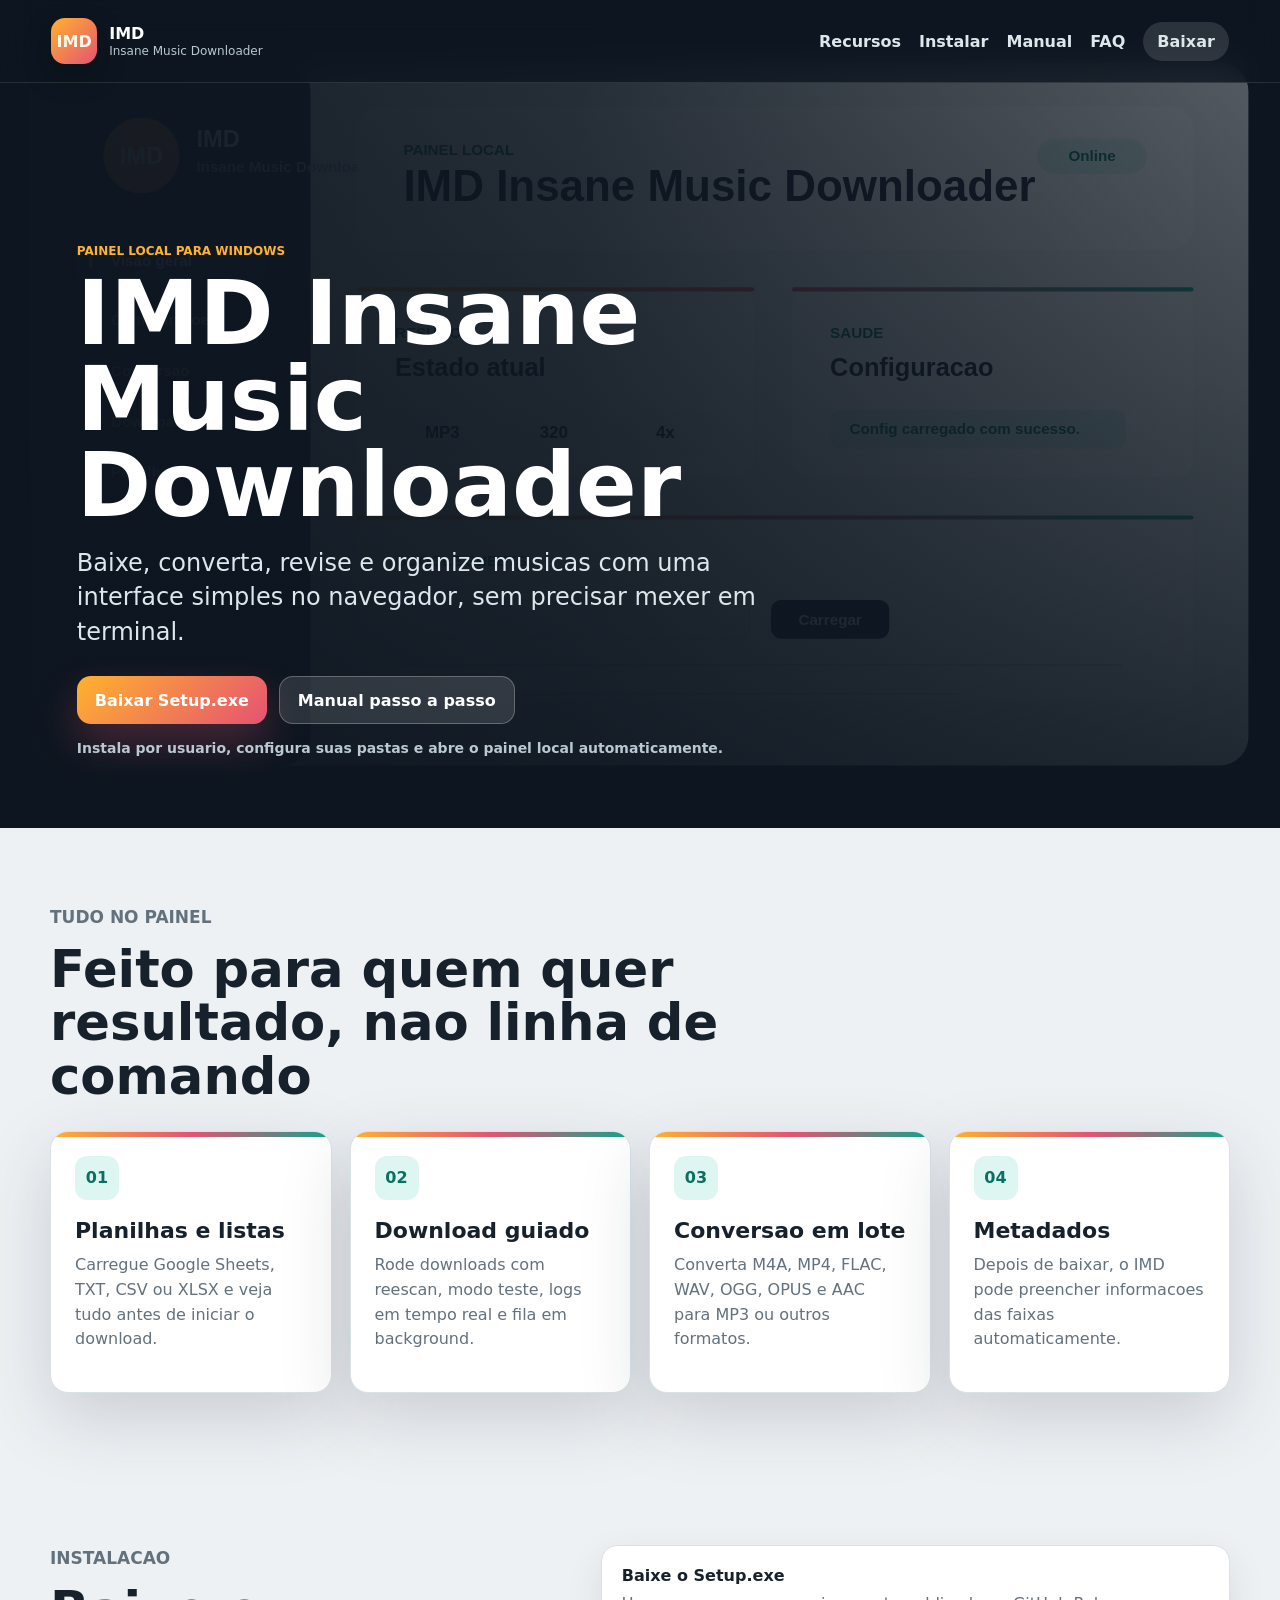
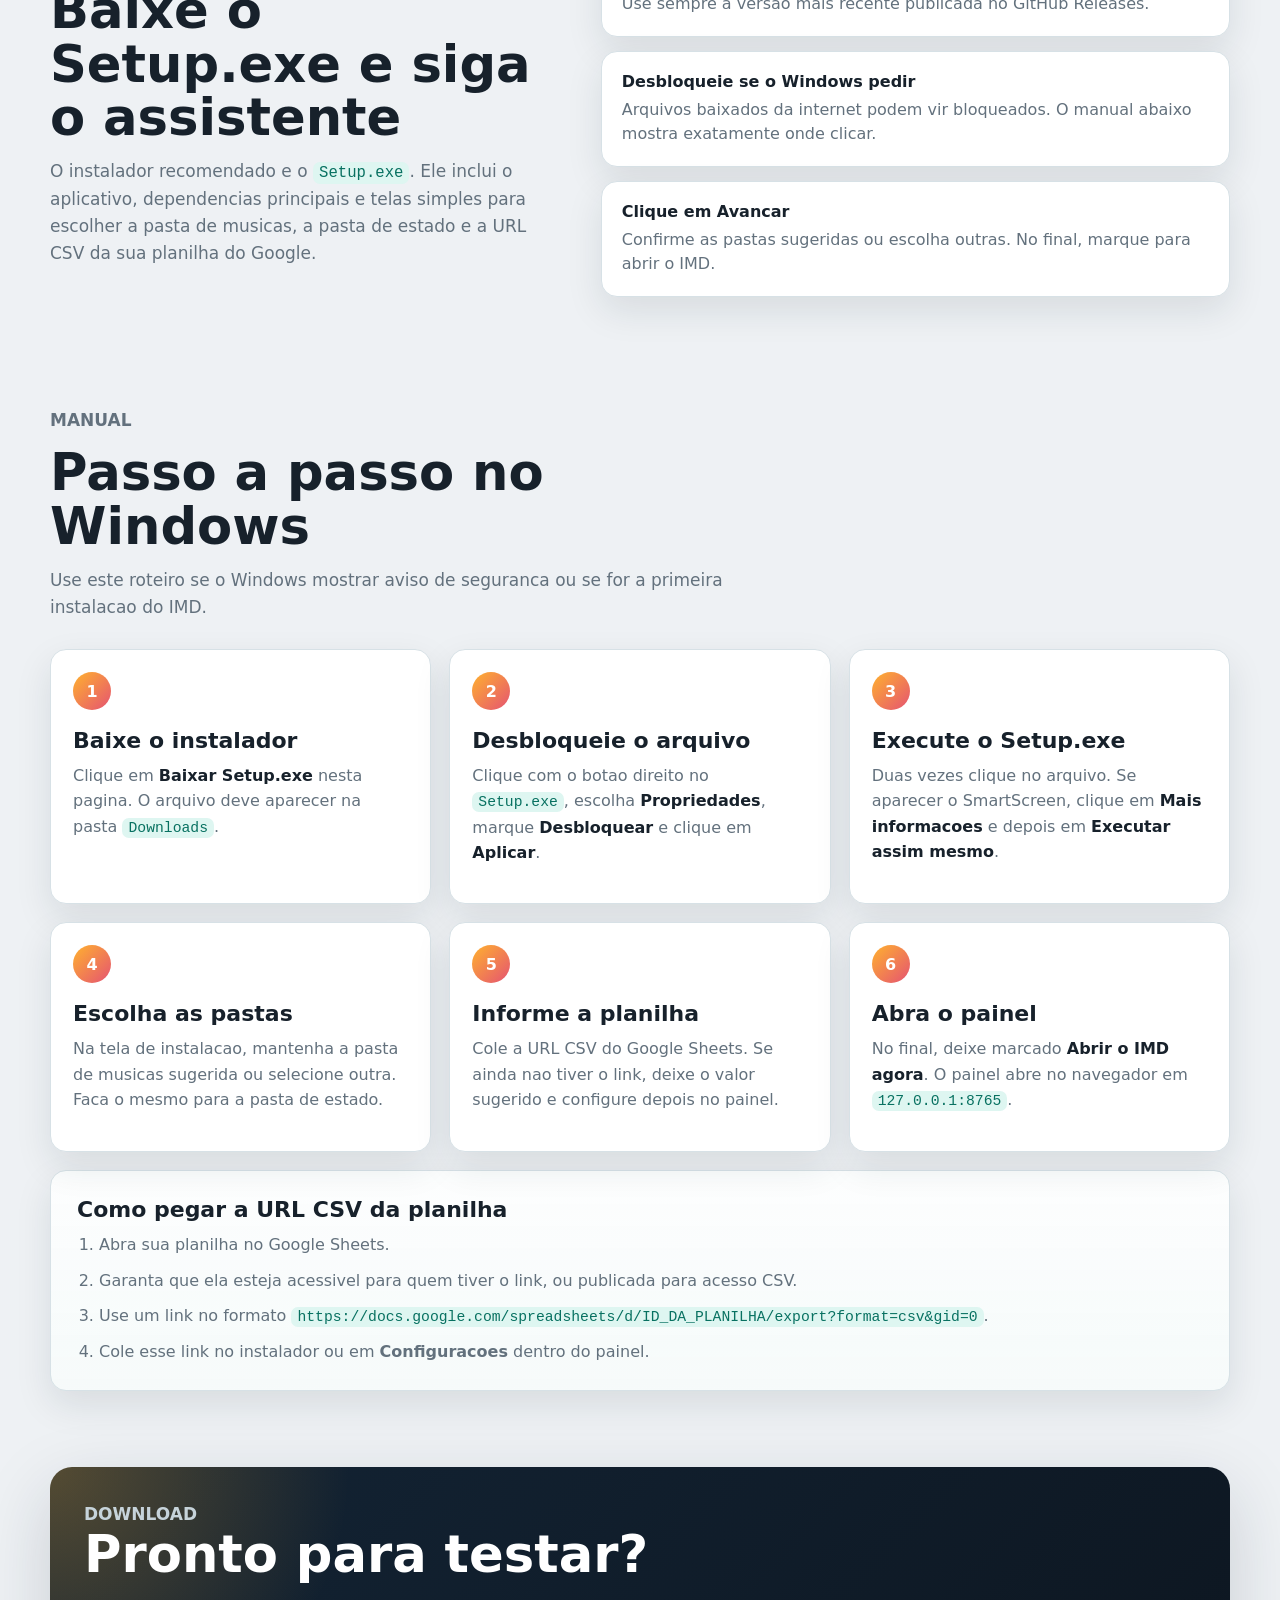
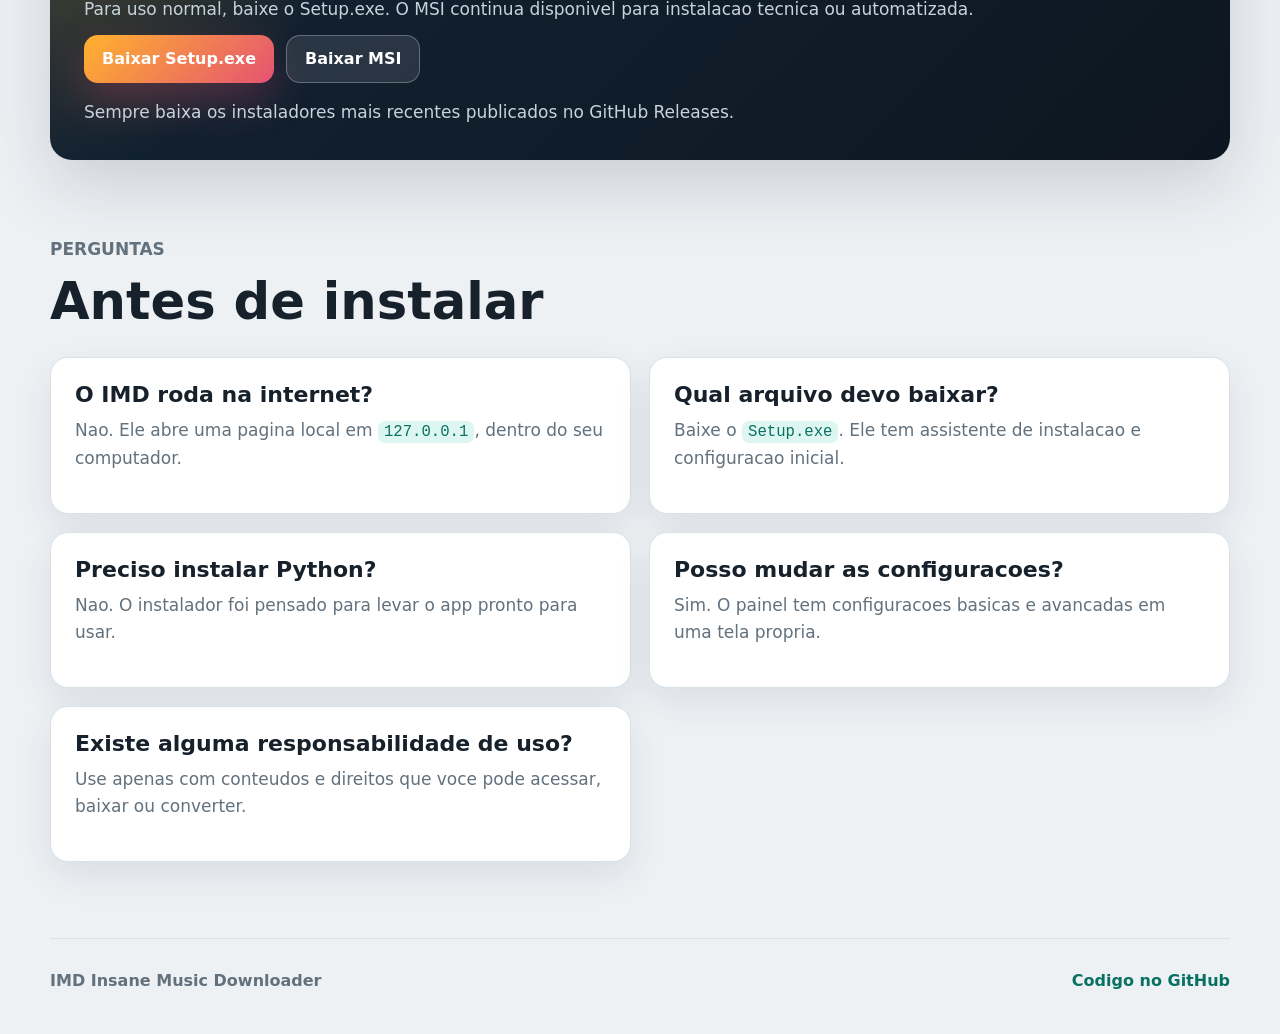
==== docs/index.html @ fa02b97a "Add files via upload" ====
<!doctype html>
<html lang="pt-BR">
  <head>
    <meta charset="utf-8" />
    <meta name="viewport" content="width=device-width, initial-scale=1" />
    <meta name="description" content="IMD Insane Music Downloader: painel local para baixar, converter e organizar musicas a partir de listas e planilhas." />
    <meta property="og:title" content="IMD Insane Music Downloader" />
    <meta property="og:description" content="Um instalador simples para abrir um painel local de download, conversao e organizacao de musicas." />
    <meta property="og:type" content="website" />
    <meta property="og:image" content="/assets/panel-preview.svg" />
    <title>IMD Insane Music Downloader</title>
    <link rel="stylesheet" href="styles.css" />
  </head>
  <body>
    <header class="site-header">
      <a class="brand" href="#top" aria-label="IMD Insane Music Downloader">
        <span class="brand-mark">IMD</span>
        <span>
          <strong>IMD</strong>
          <small>Insane Music Downloader</small>
        </span>
      </a>
      <nav class="nav-links" aria-label="Navegacao">
        <a href="#features">Recursos</a>
        <a href="#install">Instalar</a>
        <a href="#manual">Manual</a>
        <a href="#faq">FAQ</a>
        <a class="nav-cta" href="#download">Baixar</a>
      </nav>
    </header>

    <main id="top">
      <section class="hero">
        <img class="hero-image" src="assets/panel-preview.svg" alt="Preview do painel local do IMD" />
        <div class="hero-overlay"></div>
        <div class="hero-content">
          <p class="eyebrow">Painel local para Windows</p>
          <h1>IMD Insane Music Downloader</h1>
          <p class="hero-copy">
            Baixe, converta, revise e organize musicas com uma interface simples no navegador, sem precisar mexer em terminal.
          </p>
          <div class="hero-actions">
            <a class="primary-button" href="#download">Baixar Setup.exe</a>
            <a class="secondary-button" href="#manual">Manual passo a passo</a>
          </div>
          <p class="hero-note">Instala por usuario, configura suas pastas e abre o painel local automaticamente.</p>
        </div>
      </section>

      <section id="features" class="section">
        <div class="section-heading">
          <p class="eyebrow">Tudo no painel</p>
          <h2>Feito para quem quer resultado, nao linha de comando</h2>
        </div>
        <div class="feature-grid">
          <article class="feature-card">
            <span class="feature-icon">01</span>
            <h3>Planilhas e listas</h3>
            <p>Carregue Google Sheets, TXT, CSV ou XLSX e veja tudo antes de iniciar o download.</p>
          </article>
          <article class="feature-card">
            <span class="feature-icon">02</span>
            <h3>Download guiado</h3>
            <p>Rode downloads com reescan, modo teste, logs em tempo real e fila em background.</p>
          </article>
          <article class="feature-card">
            <span class="feature-icon">03</span>
            <h3>Conversao em lote</h3>
            <p>Converta M4A, MP4, FLAC, WAV, OGG, OPUS e AAC para MP3 ou outros formatos.</p>
          </article>
          <article class="feature-card">
            <span class="feature-icon">04</span>
            <h3>Metadados</h3>
            <p>Depois de baixar, o IMD pode preencher informacoes das faixas automaticamente.</p>
          </article>
        </div>
      </section>

      <section id="install" class="section install-section">
        <div class="install-copy">
          <p class="eyebrow">Instalacao</p>
          <h2>Baixe o Setup.exe e siga o assistente</h2>
          <p>
            O instalador recomendado e o <code>Setup.exe</code>. Ele inclui o aplicativo, dependencias principais e telas simples para escolher a pasta de musicas, a pasta de estado e a URL CSV da sua planilha do Google.
          </p>
        </div>
        <ol class="step-list">
          <li>
            <strong>Baixe o Setup.exe</strong>
            <span>Use sempre a versao mais recente publicada no GitHub Releases.</span>
          </li>
          <li>
            <strong>Desbloqueie se o Windows pedir</strong>
            <span>Arquivos baixados da internet podem vir bloqueados. O manual abaixo mostra exatamente onde clicar.</span>
          </li>
          <li>
            <strong>Clique em Avancar</strong>
            <span>Confirme as pastas sugeridas ou escolha outras. No final, marque para abrir o IMD.</span>
          </li>
        </ol>
      </section>

      <section id="manual" class="section manual-section">
        <div class="section-heading">
          <p class="eyebrow">Manual</p>
          <h2>Passo a passo no Windows</h2>
          <p>Use este roteiro se o Windows mostrar aviso de seguranca ou se for a primeira instalacao do IMD.</p>
        </div>

        <div class="manual-grid">
          <article class="manual-card">
            <span class="manual-number">1</span>
            <h3>Baixe o instalador</h3>
            <p>Clique em <strong>Baixar Setup.exe</strong> nesta pagina. O arquivo deve aparecer na pasta <code>Downloads</code>.</p>
          </article>
          <article class="manual-card">
            <span class="manual-number">2</span>
            <h3>Desbloqueie o arquivo</h3>
            <p>Clique com o botao direito no <code>Setup.exe</code>, escolha <strong>Propriedades</strong>, marque <strong>Desbloquear</strong> e clique em <strong>Aplicar</strong>.</p>
          </article>
          <article class="manual-card">
            <span class="manual-number">3</span>
            <h3>Execute o Setup.exe</h3>
            <p>Duas vezes clique no arquivo. Se aparecer o SmartScreen, clique em <strong>Mais informacoes</strong> e depois em <strong>Executar assim mesmo</strong>.</p>
          </article>
          <article class="manual-card">
            <span class="manual-number">4</span>
            <h3>Escolha as pastas</h3>
            <p>Na tela de instalacao, mantenha a pasta de musicas sugerida ou selecione outra. Faca o mesmo para a pasta de estado.</p>
          </article>
          <article class="manual-card">
            <span class="manual-number">5</span>
            <h3>Informe a planilha</h3>
            <p>Cole a URL CSV do Google Sheets. Se ainda nao tiver o link, deixe o valor sugerido e configure depois no painel.</p>
          </article>
          <article class="manual-card">
            <span class="manual-number">6</span>
            <h3>Abra o painel</h3>
            <p>No final, deixe marcado <strong>Abrir o IMD agora</strong>. O painel abre no navegador em <code>127.0.0.1:8765</code>.</p>
          </article>
        </div>

        <div class="help-panel">
          <h3>Como pegar a URL CSV da planilha</h3>
          <ol>
            <li>Abra sua planilha no Google Sheets.</li>
            <li>Garanta que ela esteja acessivel para quem tiver o link, ou publicada para acesso CSV.</li>
            <li>Use um link no formato <code>https://docs.google.com/spreadsheets/d/ID_DA_PLANILHA/export?format=csv&gid=0</code>.</li>
            <li>Cole esse link no instalador ou em <strong>Configuracoes</strong> dentro do painel.</li>
          </ol>
        </div>
      </section>

      <section id="download" class="section release-band">
        <div>
          <p class="eyebrow">Download</p>
          <h2>Pronto para testar?</h2>
          <p>Para uso normal, baixe o Setup.exe. O MSI continua disponivel para instalacao tecnica ou automatizada.</p>
        </div>
        <div class="download-actions">
          <a
            class="primary-button"
            href="https://github.com/rafabios/imd/releases/latest/download/IMD-Insane-Music-Downloader-latest-Setup.exe"
          >
            Baixar Setup.exe
          </a>
          <a
            class="secondary-button light-button"
            href="https://github.com/rafabios/imd/releases/latest/download/IMD-Insane-Music-Downloader-latest.msi"
          >
            Baixar MSI
          </a>
        </div>
        <p class="download-placeholder">
          Sempre baixa os instaladores mais recentes publicados no GitHub Releases.
        </p>
      </section>

      <section id="faq" class="section faq-section">
        <div class="section-heading">
          <p class="eyebrow">Perguntas</p>
          <h2>Antes de instalar</h2>
        </div>
        <div class="faq-grid">
          <article>
            <h3>O IMD roda na internet?</h3>
            <p>Nao. Ele abre uma pagina local em <code>127.0.0.1</code>, dentro do seu computador.</p>
          </article>
          <article>
            <h3>Qual arquivo devo baixar?</h3>
            <p>Baixe o <code>Setup.exe</code>. Ele tem assistente de instalacao e configuracao inicial.</p>
          </article>
          <article>
            <h3>Preciso instalar Python?</h3>
            <p>Nao. O instalador foi pensado para levar o app pronto para usar.</p>
          </article>
          <article>
            <h3>Posso mudar as configuracoes?</h3>
            <p>Sim. O painel tem configuracoes basicas e avancadas em uma tela propria.</p>
          </article>
          <article>
            <h3>Existe alguma responsabilidade de uso?</h3>
            <p>Use apenas com conteudos e direitos que voce pode acessar, baixar ou converter.</p>
          </article>
        </div>
      </section>
    </main>

    <footer class="site-footer">
      <span>IMD Insane Music Downloader</span>
      <a href="https://github.com/rafabios/imd">Codigo no GitHub</a>
    </footer>
  </body>
</html>
---- docs/styles.css ----
:root {
  color-scheme: light;
  --bg: #eef1f4;
  --surface: #ffffff;
  --surface-strong: #f7fafb;
  --text: #17212b;
  --muted: #63717d;
  --line: #d7e1e6;
  --accent: #13a38b;
  --accent-strong: #087161;
  --accent-soft: #def6f1;
  --gold: #ffb22e;
  --hot: #e55372;
  --ink: #132435;
  --shadow: 0 24px 70px rgba(22, 36, 51, 0.17);
}

* {
  box-sizing: border-box;
}

html {
  scroll-behavior: smooth;
}

body {
  margin: 0;
  background:
    radial-gradient(circle at 10% 0%, rgba(255, 178, 46, 0.2), transparent 320px),
    radial-gradient(circle at 88% 8%, rgba(19, 163, 139, 0.18), transparent 420px),
    var(--bg);
  color: var(--text);
  font-family: Inter, ui-sans-serif, system-ui, -apple-system, BlinkMacSystemFont, "Segoe UI", sans-serif;
}

a {
  color: inherit;
  text-decoration: none;
}

code {
  padding: 2px 6px;
  border-radius: 7px;
  background: var(--accent-soft);
  color: var(--accent-strong);
  font-family: "Cascadia Mono", Consolas, monospace;
  font-size: 0.92em;
}

.site-header {
  position: fixed;
  top: 0;
  left: 0;
  right: 0;
  z-index: 10;
  display: flex;
  justify-content: space-between;
  gap: 20px;
  align-items: center;
  padding: 18px clamp(18px, 4vw, 56px);
  background: rgba(13, 22, 32, 0.78);
  border-bottom: 1px solid rgba(255, 255, 255, 0.11);
  color: #ffffff;
  backdrop-filter: blur(16px);
}

.brand {
  display: flex;
  gap: 12px;
  align-items: center;
}

.brand-mark {
  display: grid;
  place-items: center;
  width: 46px;
  height: 46px;
  border-radius: 14px;
  background: linear-gradient(135deg, var(--gold), var(--hot));
  box-shadow: 0 12px 28px rgba(0, 0, 0, 0.26);
  color: #fff8ea;
  font-weight: 900;
}

.brand strong,
.brand small {
  display: block;
}

.brand small {
  margin-top: 1px;
  color: #b9c8d1;
  font-size: 12px;
}

.nav-links {
  display: flex;
  gap: 18px;
  align-items: center;
  color: #dce7ec;
  font-weight: 750;
}

.nav-cta {
  padding: 10px 14px;
  border-radius: 999px;
  background: rgba(255, 255, 255, 0.12);
}

.hero {
  position: relative;
  display: grid;
  align-items: end;
  min-height: 92vh;
  overflow: hidden;
  padding: 136px clamp(22px, 6vw, 92px) 72px;
  background: #0d1620;
}

.hero-image {
  position: absolute;
  inset: 0;
  width: 100%;
  height: 100%;
  object-fit: cover;
  opacity: 0.66;
}

.hero-overlay {
  position: absolute;
  inset: 0;
  background:
    linear-gradient(90deg, rgba(13, 22, 32, 0.94) 0%, rgba(13, 22, 32, 0.78) 45%, rgba(13, 22, 32, 0.36) 100%),
    linear-gradient(180deg, rgba(13, 22, 32, 0.2) 0%, rgba(13, 22, 32, 0.86) 100%);
}

.hero-content {
  position: relative;
  max-width: 790px;
  color: #ffffff;
}

.eyebrow {
  margin: 0 0 12px;
  color: var(--gold);
  font-size: 12px;
  font-weight: 900;
  letter-spacing: 0;
  text-transform: uppercase;
}

h1,
h2,
h3,
p {
  margin-top: 0;
}

h1 {
  margin-bottom: 18px;
  font-size: clamp(44px, 7vw, 92px);
  line-height: 0.96;
  letter-spacing: 0;
}

h2 {
  margin-bottom: 14px;
  font-size: clamp(30px, 4vw, 52px);
  line-height: 1.04;
  letter-spacing: 0;
}

h3 {
  margin-bottom: 10px;
  font-size: 22px;
}

.hero-copy {
  max-width: 690px;
  margin-bottom: 26px;
  color: #dce7ec;
  font-size: clamp(18px, 2.2vw, 24px);
  line-height: 1.45;
}

.hero-actions,
.release-band {
  display: flex;
  gap: 12px;
  flex-wrap: wrap;
  align-items: center;
}

.primary-button,
.secondary-button {
  display: inline-flex;
  min-height: 48px;
  align-items: center;
  justify-content: center;
  border-radius: 14px;
  padding: 0 18px;
  font-weight: 900;
}

.primary-button {
  background: linear-gradient(135deg, var(--gold), var(--hot));
  color: #ffffff;
  box-shadow: 0 18px 40px rgba(229, 83, 114, 0.28);
}

.secondary-button {
  border: 1px solid rgba(255, 255, 255, 0.26);
  background: rgba(255, 255, 255, 0.12);
  color: #ffffff;
}

.light-button {
  border-color: rgba(255, 255, 255, 0.28);
  background: rgba(255, 255, 255, 0.1);
  color: #ffffff;
}

.hero-note {
  margin: 16px 0 0;
  color: #b9c8d1;
  font-size: 14px;
  font-weight: 700;
}

.section {
  width: min(1180px, calc(100% - 36px));
  margin: 0 auto;
  padding: 76px 0;
}

.section-heading {
  max-width: 760px;
  margin-bottom: 28px;
}

.section-heading p,
.install-copy p,
.release-band p,
.faq-grid p {
  color: var(--muted);
  font-size: 17px;
  line-height: 1.6;
}

.feature-grid,
.faq-grid {
  display: grid;
  grid-template-columns: repeat(4, minmax(0, 1fr));
  gap: 18px;
}

.feature-card,
.faq-grid article {
  position: relative;
  overflow: hidden;
  min-height: 230px;
  padding: 24px;
  border: 1px solid var(--line);
  border-radius: 18px;
  background: var(--surface);
  box-shadow: var(--shadow);
}

.feature-card::before {
  content: "";
  position: absolute;
  inset: 0 0 auto;
  height: 5px;
  background: linear-gradient(90deg, var(--gold), var(--hot), var(--accent));
}

.feature-icon {
  display: inline-grid;
  place-items: center;
  width: 44px;
  height: 44px;
  margin-bottom: 18px;
  border-radius: 12px;
  background: var(--accent-soft);
  color: var(--accent-strong);
  font-weight: 900;
}

.feature-card p {
  color: var(--muted);
  line-height: 1.55;
}

.install-section {
  display: grid;
  grid-template-columns: minmax(0, 0.9fr) minmax(320px, 1.1fr);
  gap: 36px;
  align-items: start;
}

.step-list {
  display: grid;
  gap: 14px;
  padding: 0;
  margin: 0;
  list-style: none;
}

.step-list li {
  display: grid;
  gap: 7px;
  padding: 20px;
  border: 1px solid var(--line);
  border-radius: 16px;
  background: #ffffff;
  box-shadow: 0 14px 36px rgba(22, 36, 51, 0.1);
}

.step-list span {
  color: var(--muted);
  line-height: 1.5;
}

.manual-section {
  padding-top: 34px;
}

.manual-grid {
  display: grid;
  grid-template-columns: repeat(3, minmax(0, 1fr));
  gap: 18px;
}

.manual-card,
.help-panel {
  border: 1px solid var(--line);
  border-radius: 16px;
  background: #ffffff;
  box-shadow: 0 14px 36px rgba(22, 36, 51, 0.1);
}

.manual-card {
  min-height: 230px;
  padding: 22px;
}

.manual-number {
  display: inline-grid;
  place-items: center;
  width: 38px;
  height: 38px;
  margin-bottom: 18px;
  border-radius: 999px;
  background: linear-gradient(135deg, var(--gold), var(--hot));
  color: #ffffff;
  font-weight: 900;
}

.manual-card p,
.help-panel li {
  color: var(--muted);
  line-height: 1.58;
}

.manual-card strong {
  color: var(--text);
}

.help-panel {
  margin-top: 18px;
  padding: 26px;
  background:
    linear-gradient(180deg, rgba(255, 255, 255, 0.92), rgba(247, 250, 251, 0.96)),
    var(--accent-soft);
}

.help-panel ol {
  display: grid;
  gap: 10px;
  padding-left: 22px;
  margin: 0;
}

.download-actions {
  display: flex;
  gap: 12px;
  flex-wrap: wrap;
}

.release-band {
  justify-content: space-between;
  padding: 34px;
  border-radius: 22px;
  background:
    radial-gradient(circle at 0% 0%, rgba(255, 178, 46, 0.28), transparent 300px),
    linear-gradient(135deg, var(--ink), #0d1620);
  color: #ffffff;
  box-shadow: var(--shadow);
}

.release-band p {
  margin-bottom: 0;
  color: #c6d3da;
}

.download-placeholder {
  flex-basis: 100%;
  margin-top: 4px;
  font-size: 13px;
}

.download-placeholder code {
  background: rgba(255, 255, 255, 0.12);
  color: #fff8ea;
}

.faq-grid {
  grid-template-columns: repeat(2, minmax(0, 1fr));
}

.faq-grid article {
  min-height: 0;
  box-shadow: 0 14px 36px rgba(22, 36, 51, 0.09);
}

.site-footer {
  display: flex;
  justify-content: space-between;
  gap: 18px;
  width: min(1180px, calc(100% - 36px));
  margin: 0 auto;
  padding: 32px 0 46px;
  border-top: 1px solid var(--line);
  color: var(--muted);
  font-weight: 750;
}

.site-footer a {
  color: var(--accent-strong);
}

@media (max-width: 980px) {
  .site-header {
    position: absolute;
    align-items: flex-start;
  }

  .nav-links {
    display: none;
  }

  .hero {
    min-height: 88vh;
    padding-top: 128px;
  }

  .feature-grid,
  .faq-grid,
  .install-section,
  .manual-grid {
    grid-template-columns: 1fr;
  }
}

@media (max-width: 640px) {
  .brand small {
    display: none;
  }

  .hero {
    min-height: 86vh;
    padding: 116px 18px 52px;
  }

  .hero-actions a,
  .release-band a,
  .download-actions {
    width: 100%;
  }

  .section {
    width: min(100% - 28px, 1180px);
    padding: 52px 0;
  }

  .feature-card {
    min-height: 0;
  }

  .release-band,
  .site-footer {
    display: grid;
  }
}
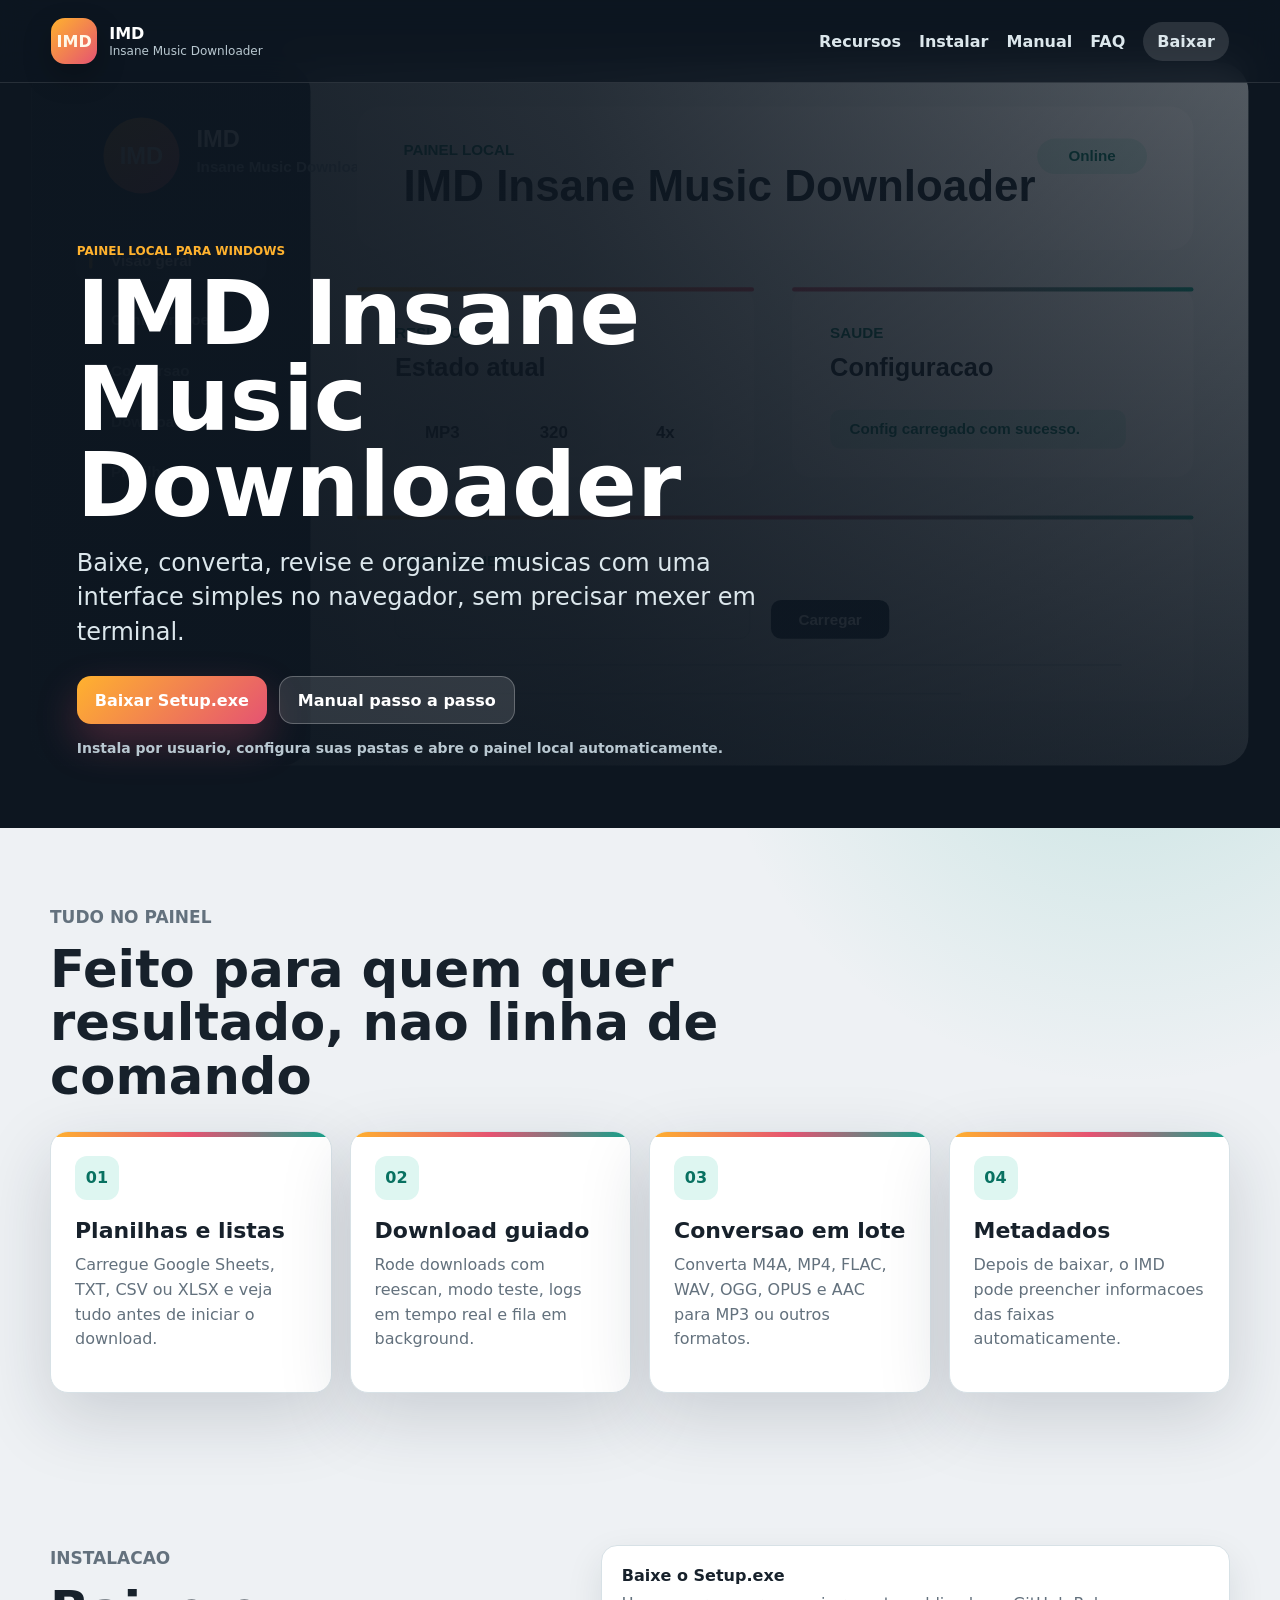
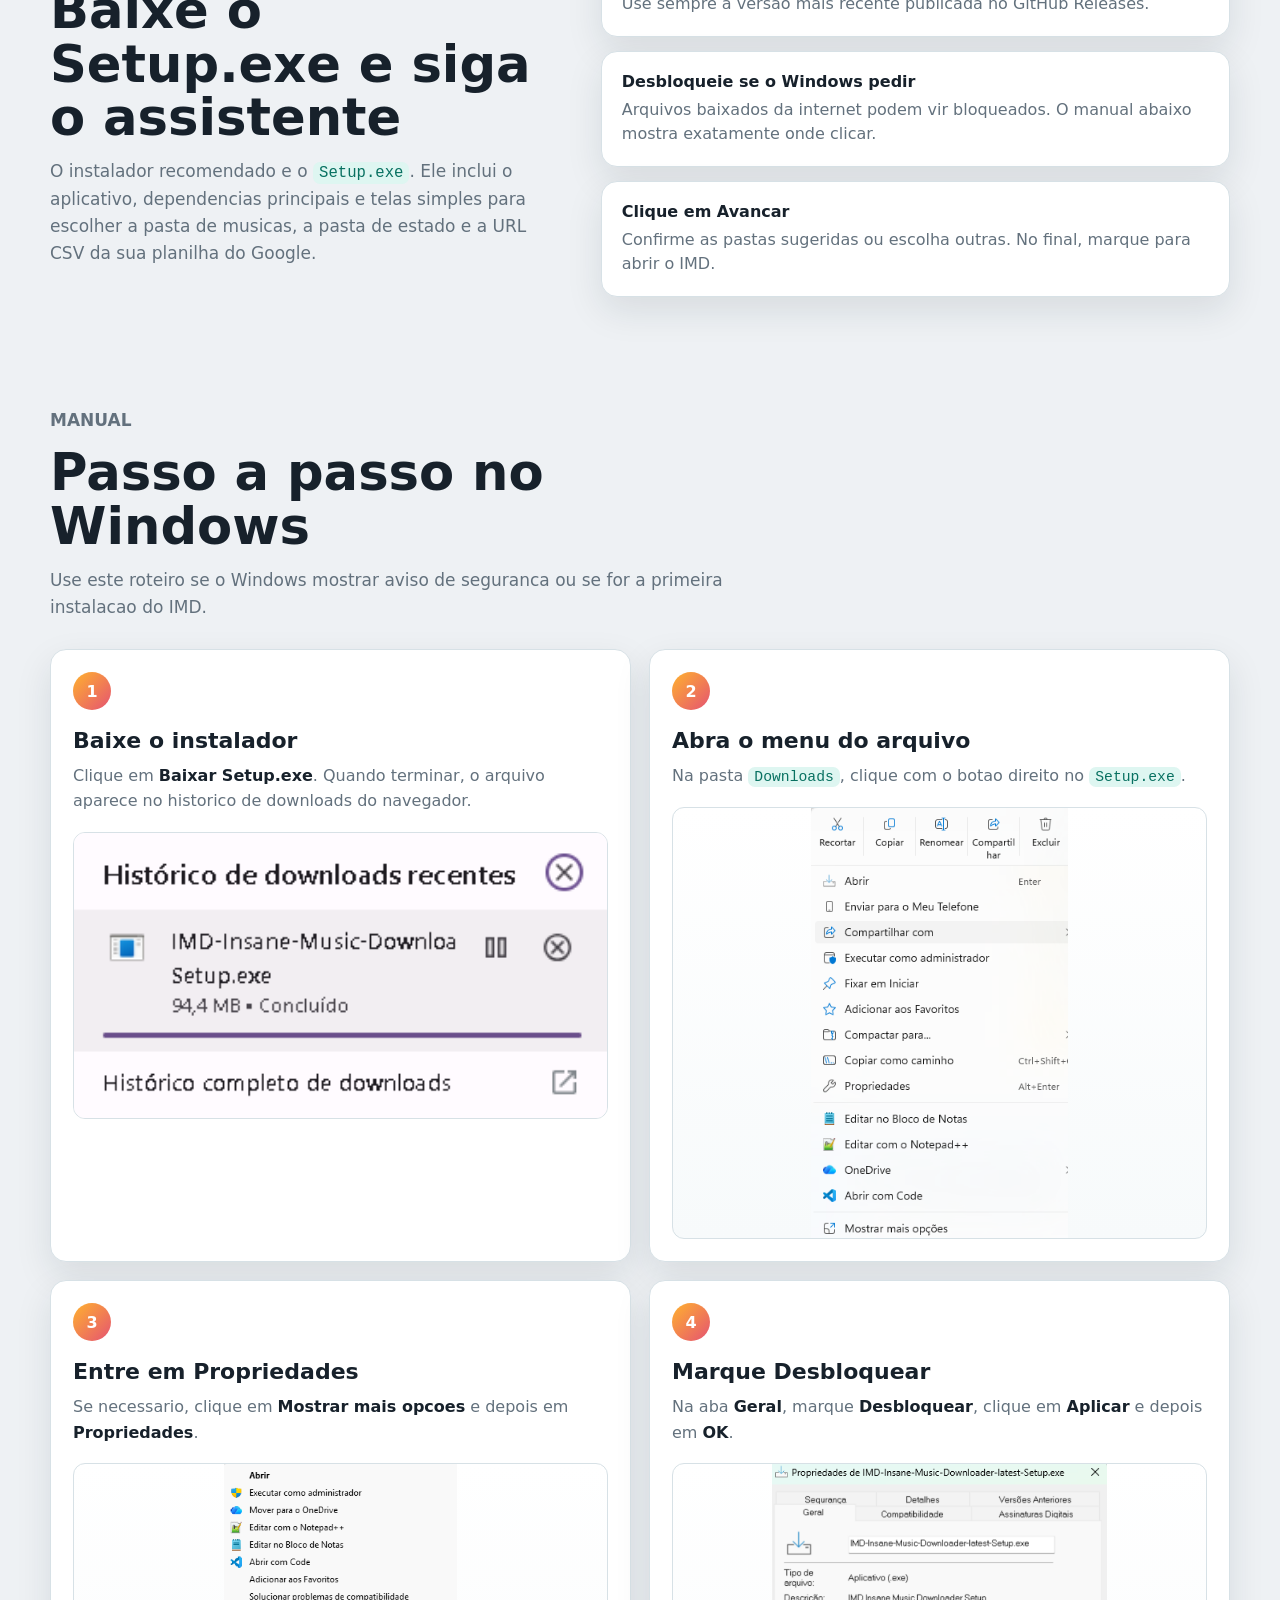
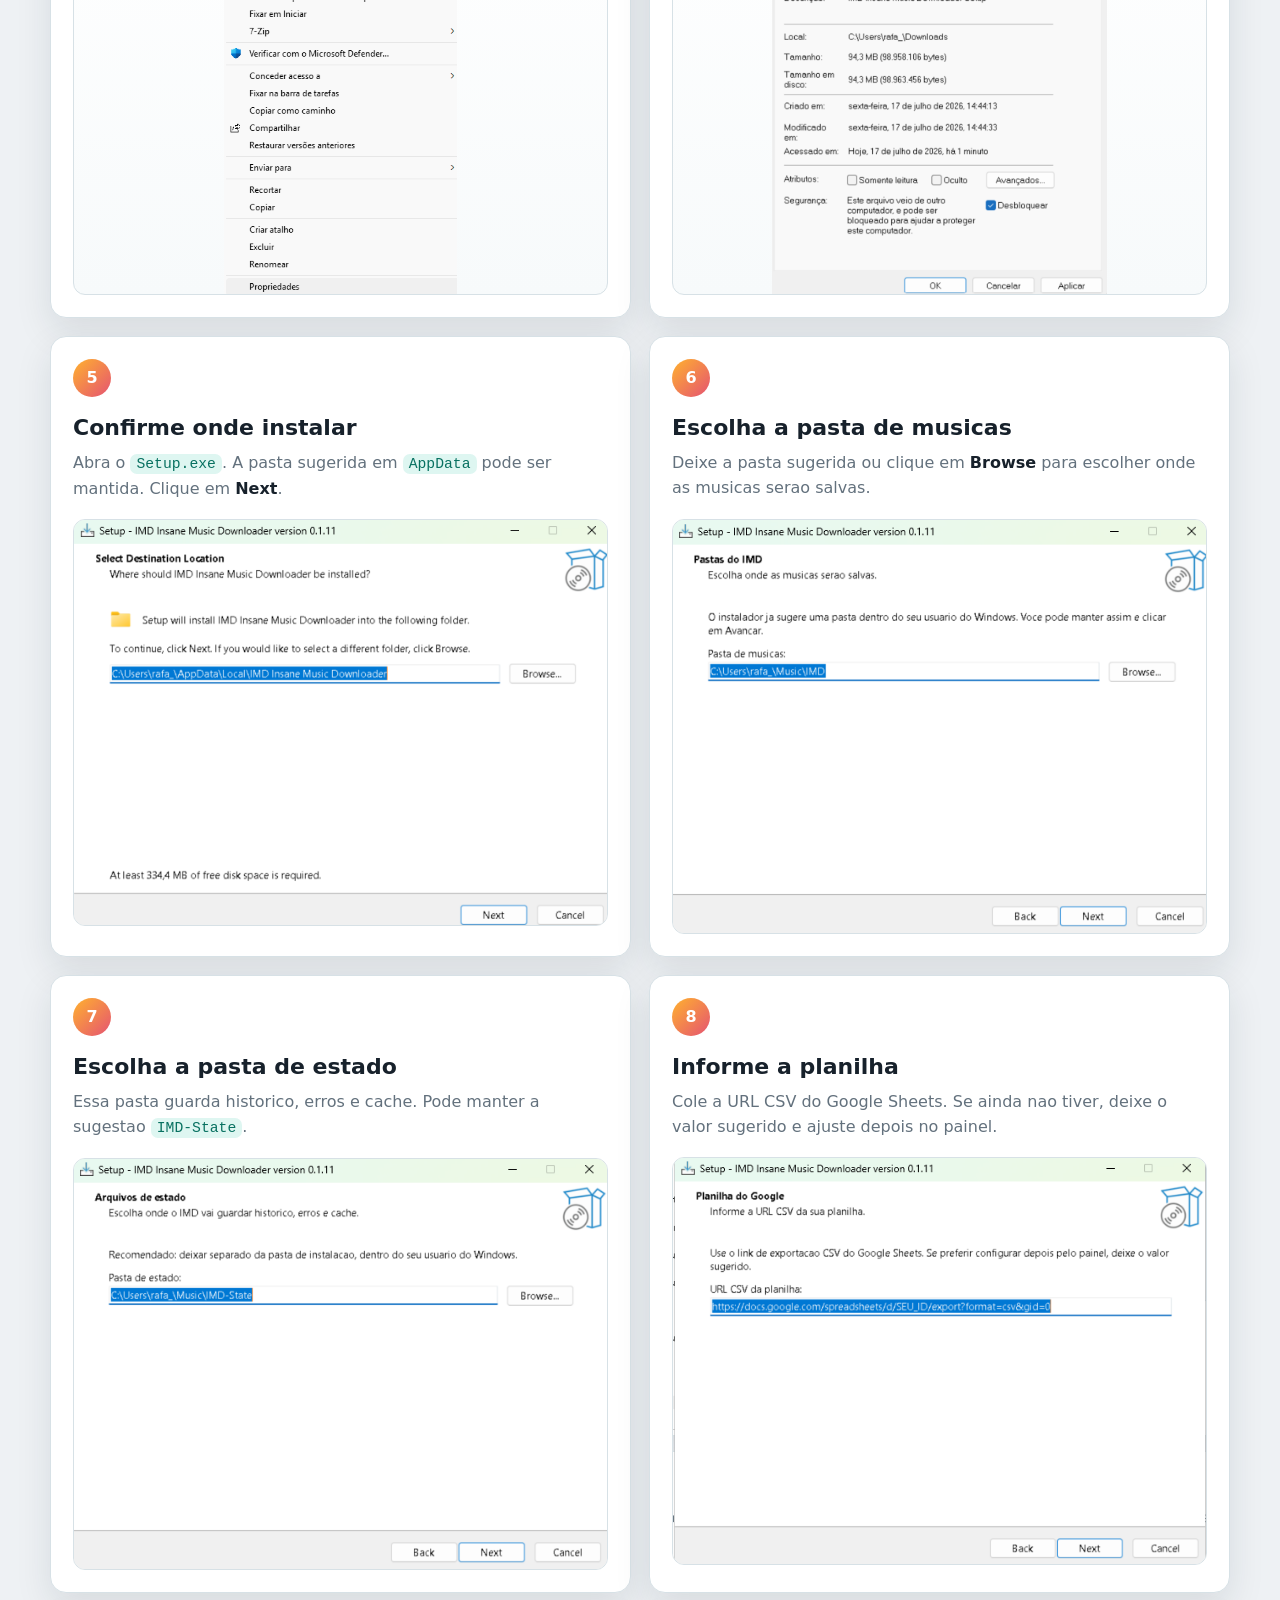
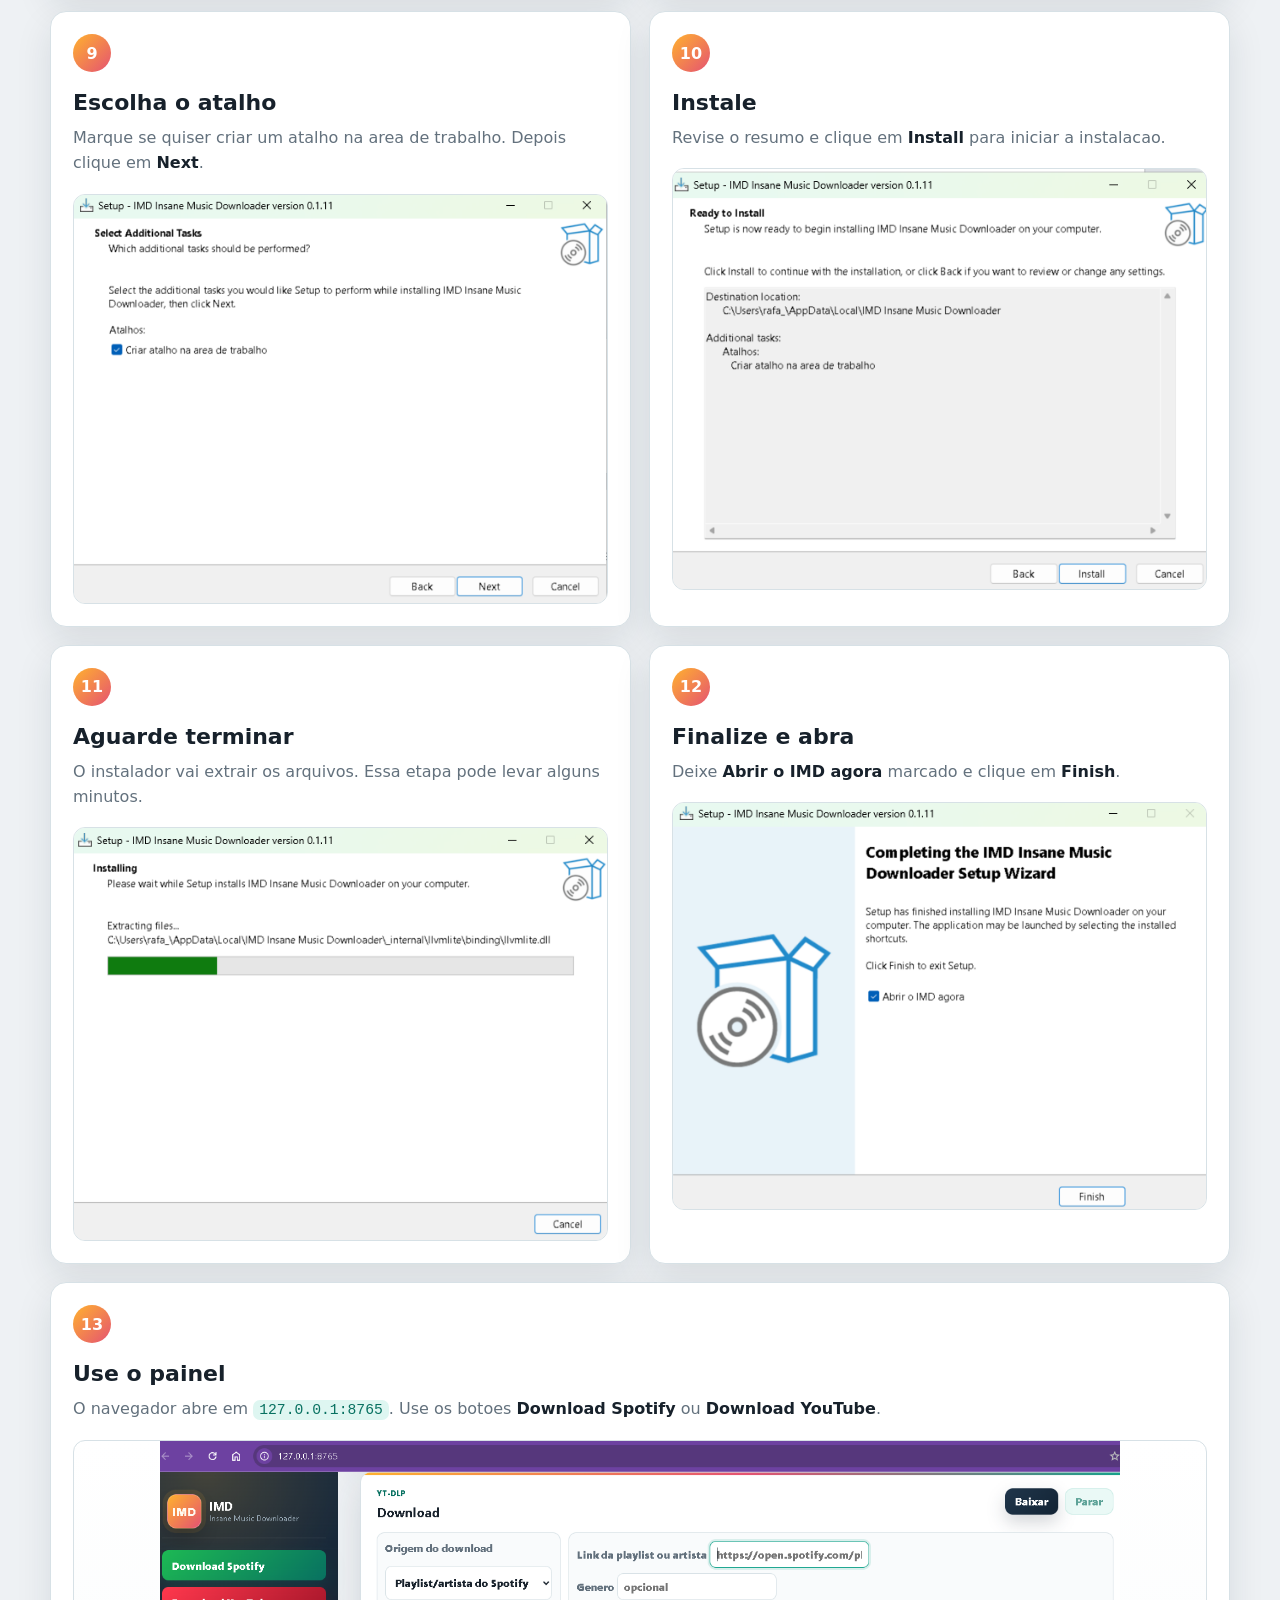
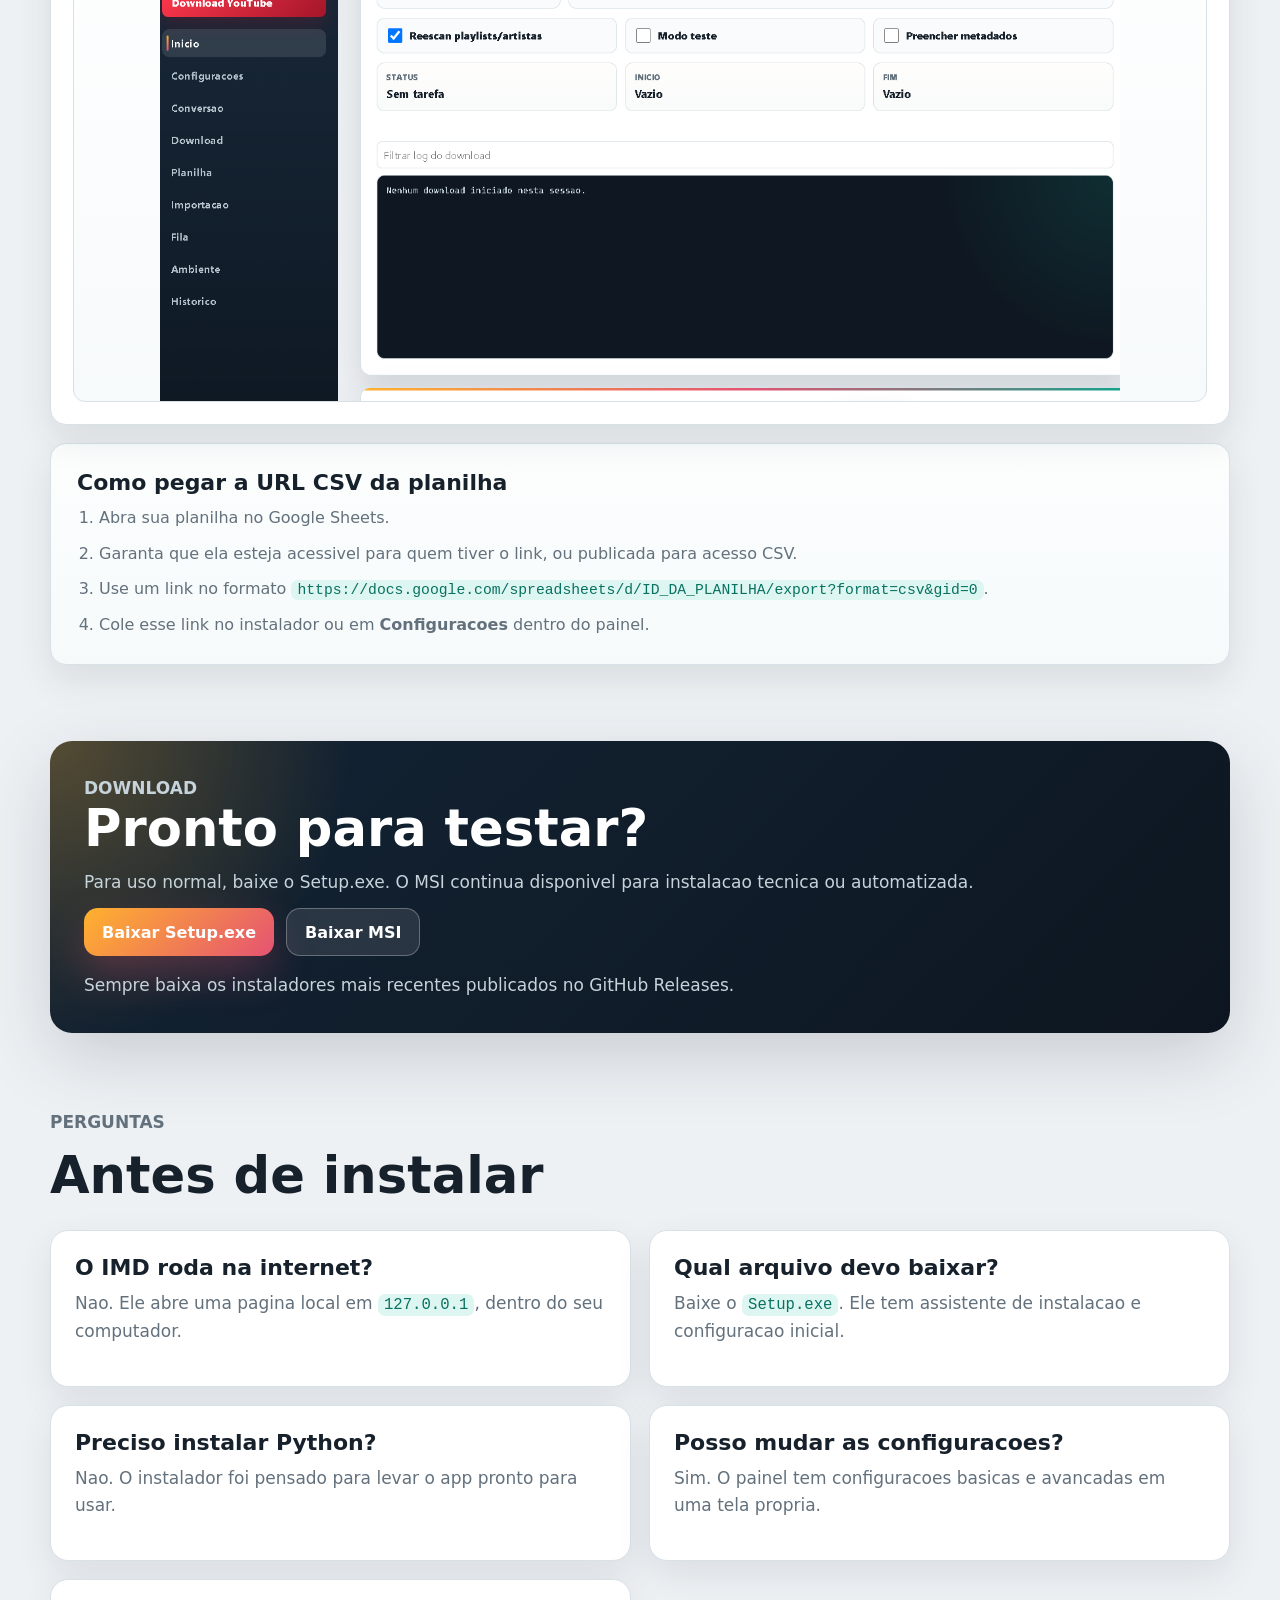
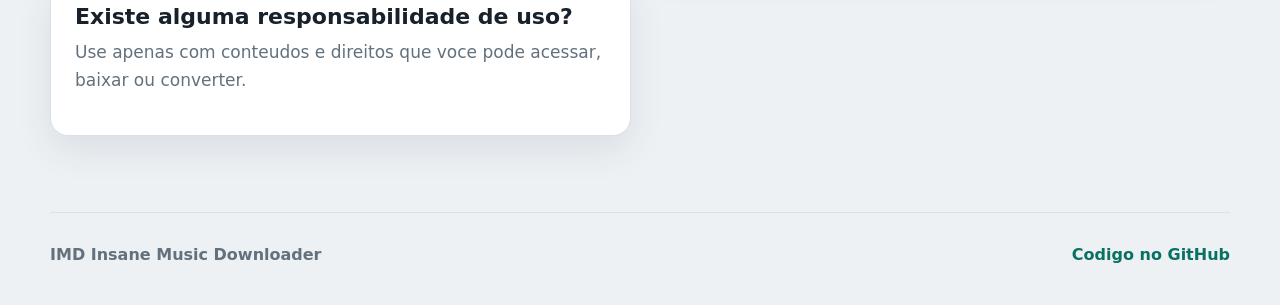
==== commit f5392ed8: "Add files via upload" ====
--- a/docs/index.html
+++ b/docs/index.html
@@ -111,32 +111,106 @@
           <article class="manual-card">
             <span class="manual-number">1</span>
             <h3>Baixe o instalador</h3>
-            <p>Clique em <strong>Baixar Setup.exe</strong> nesta pagina. O arquivo deve aparecer na pasta <code>Downloads</code>.</p>
+            <p>Clique em <strong>Baixar Setup.exe</strong>. Quando terminar, o arquivo aparece no historico de downloads do navegador.</p>
+            <figure class="manual-shot">
+              <img src="assets/1.png" alt="Download do instalador Setup.exe concluido no navegador" loading="lazy" />
+            </figure>
           </article>
           <article class="manual-card">
             <span class="manual-number">2</span>
-            <h3>Desbloqueie o arquivo</h3>
-            <p>Clique com o botao direito no <code>Setup.exe</code>, escolha <strong>Propriedades</strong>, marque <strong>Desbloquear</strong> e clique em <strong>Aplicar</strong>.</p>
+            <h3>Abra o menu do arquivo</h3>
+            <p>Na pasta <code>Downloads</code>, clique com o botao direito no <code>Setup.exe</code>.</p>
+            <figure class="manual-shot">
+              <img src="assets/2.png" alt="Menu de contexto do Windows apos clicar com o botao direito no instalador" loading="lazy" />
+            </figure>
           </article>
           <article class="manual-card">
             <span class="manual-number">3</span>
-            <h3>Execute o Setup.exe</h3>
-            <p>Duas vezes clique no arquivo. Se aparecer o SmartScreen, clique em <strong>Mais informacoes</strong> e depois em <strong>Executar assim mesmo</strong>.</p>
+            <h3>Entre em Propriedades</h3>
+            <p>Se necessario, clique em <strong>Mostrar mais opcoes</strong> e depois em <strong>Propriedades</strong>.</p>
+            <figure class="manual-shot">
+              <img src="assets/3.png" alt="Menu classico do Windows com a opcao Propriedades" loading="lazy" />
+            </figure>
           </article>
           <article class="manual-card">
             <span class="manual-number">4</span>
-            <h3>Escolha as pastas</h3>
-            <p>Na tela de instalacao, mantenha a pasta de musicas sugerida ou selecione outra. Faca o mesmo para a pasta de estado.</p>
+            <h3>Marque Desbloquear</h3>
+            <p>Na aba <strong>Geral</strong>, marque <strong>Desbloquear</strong>, clique em <strong>Aplicar</strong> e depois em <strong>OK</strong>.</p>
+            <figure class="manual-shot">
+              <img src="assets/4.png" alt="Janela de propriedades do Setup.exe com a opcao Desbloquear marcada" loading="lazy" />
+            </figure>
           </article>
           <article class="manual-card">
             <span class="manual-number">5</span>
+            <h3>Confirme onde instalar</h3>
+            <p>Abra o <code>Setup.exe</code>. A pasta sugerida em <code>AppData</code> pode ser mantida. Clique em <strong>Next</strong>.</p>
+            <figure class="manual-shot">
+              <img src="assets/5.png" alt="Tela do instalador para escolher a pasta de instalacao" loading="lazy" />
+            </figure>
+          </article>
+          <article class="manual-card">
+            <span class="manual-number">6</span>
+            <h3>Escolha a pasta de musicas</h3>
+            <p>Deixe a pasta sugerida ou clique em <strong>Browse</strong> para escolher onde as musicas serao salvas.</p>
+            <figure class="manual-shot">
+              <img src="assets/6.png" alt="Tela Pastas do IMD para escolher a pasta de musicas" loading="lazy" />
+            </figure>
+          </article>
+          <article class="manual-card">
+            <span class="manual-number">7</span>
+            <h3>Escolha a pasta de estado</h3>
+            <p>Essa pasta guarda historico, erros e cache. Pode manter a sugestao <code>IMD-State</code>.</p>
+            <figure class="manual-shot">
+              <img src="assets/7.png" alt="Tela para escolher a pasta de estado do IMD" loading="lazy" />
+            </figure>
+          </article>
+          <article class="manual-card">
+            <span class="manual-number">8</span>
             <h3>Informe a planilha</h3>
-            <p>Cole a URL CSV do Google Sheets. Se ainda nao tiver o link, deixe o valor sugerido e configure depois no painel.</p>
-          </article>
-          <article class="manual-card">
-            <span class="manual-number">6</span>
-            <h3>Abra o painel</h3>
-            <p>No final, deixe marcado <strong>Abrir o IMD agora</strong>. O painel abre no navegador em <code>127.0.0.1:8765</code>.</p>
+            <p>Cole a URL CSV do Google Sheets. Se ainda nao tiver, deixe o valor sugerido e ajuste depois no painel.</p>
+            <figure class="manual-shot">
+              <img src="assets/8.png" alt="Tela para informar a URL CSV da planilha do Google" loading="lazy" />
+            </figure>
+          </article>
+          <article class="manual-card">
+            <span class="manual-number">9</span>
+            <h3>Escolha o atalho</h3>
+            <p>Marque se quiser criar um atalho na area de trabalho. Depois clique em <strong>Next</strong>.</p>
+            <figure class="manual-shot">
+              <img src="assets/9.png" alt="Tela de tarefas adicionais para criar atalho na area de trabalho" loading="lazy" />
+            </figure>
+          </article>
+          <article class="manual-card">
+            <span class="manual-number">10</span>
+            <h3>Instale</h3>
+            <p>Revise o resumo e clique em <strong>Install</strong> para iniciar a instalacao.</p>
+            <figure class="manual-shot">
+              <img src="assets/10.png" alt="Tela Ready to Install do instalador do IMD" loading="lazy" />
+            </figure>
+          </article>
+          <article class="manual-card">
+            <span class="manual-number">11</span>
+            <h3>Aguarde terminar</h3>
+            <p>O instalador vai extrair os arquivos. Essa etapa pode levar alguns minutos.</p>
+            <figure class="manual-shot">
+              <img src="assets/11.png" alt="Barra de progresso da instalacao do IMD" loading="lazy" />
+            </figure>
+          </article>
+          <article class="manual-card">
+            <span class="manual-number">12</span>
+            <h3>Finalize e abra</h3>
+            <p>Deixe <strong>Abrir o IMD agora</strong> marcado e clique em <strong>Finish</strong>.</p>
+            <figure class="manual-shot">
+              <img src="assets/12.png" alt="Tela final do instalador com a opcao Abrir o IMD agora" loading="lazy" />
+            </figure>
+          </article>
+          <article class="manual-card manual-card-wide">
+            <span class="manual-number">13</span>
+            <h3>Use o painel</h3>
+            <p>O navegador abre em <code>127.0.0.1:8765</code>. Use os botoes <strong>Download Spotify</strong> ou <strong>Download YouTube</strong>.</p>
+            <figure class="manual-shot">
+              <img src="assets/13.png" alt="Painel local do IMD aberto no navegador com opcoes de download" loading="lazy" />
+            </figure>
           </article>
         </div>
 
--- a/docs/styles.css
+++ b/docs/styles.css
@@ -327,7 +327,7 @@
 
 .manual-grid {
   display: grid;
-  grid-template-columns: repeat(3, minmax(0, 1fr));
+  grid-template-columns: repeat(2, minmax(0, 1fr));
   gap: 18px;
 }
 
@@ -340,8 +340,11 @@
 }
 
 .manual-card {
-  min-height: 230px;
   padding: 22px;
+}
+
+.manual-card-wide {
+  grid-column: 1 / -1;
 }
 
 .manual-number {
@@ -364,6 +367,28 @@
 
 .manual-card strong {
   color: var(--text);
+}
+
+.manual-shot {
+  display: grid;
+  place-items: center;
+  margin: 18px 0 0;
+  overflow: hidden;
+  border: 1px solid var(--line);
+  border-radius: 12px;
+  background:
+    linear-gradient(180deg, #ffffff, #f7fafb);
+}
+
+.manual-shot img {
+  display: block;
+  width: 100%;
+  max-height: 430px;
+  object-fit: contain;
+}
+
+.manual-card-wide .manual-shot img {
+  max-height: 560px;
 }
 
 .help-panel {
@@ -460,6 +485,10 @@
   .manual-grid {
     grid-template-columns: 1fr;
   }
+
+  .manual-card-wide {
+    grid-column: auto;
+  }
 }
 
 @media (max-width: 640px) {
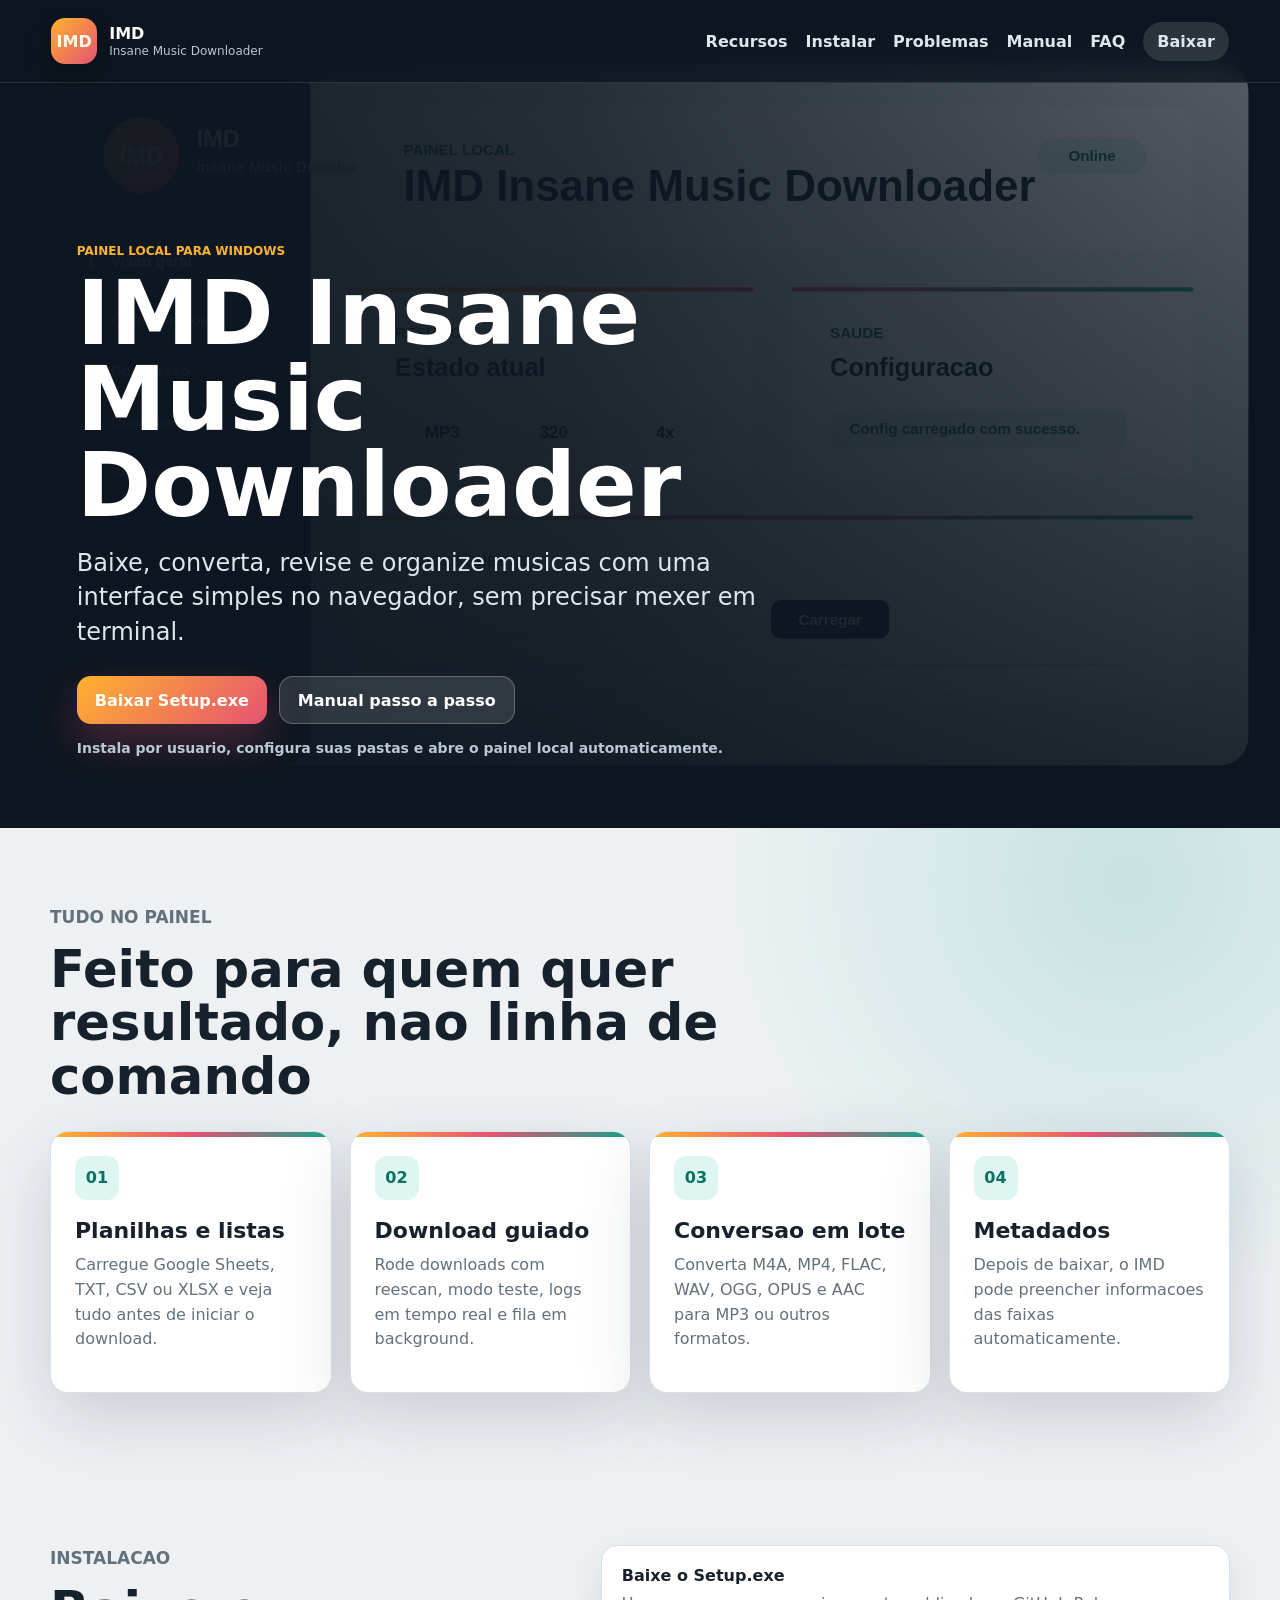
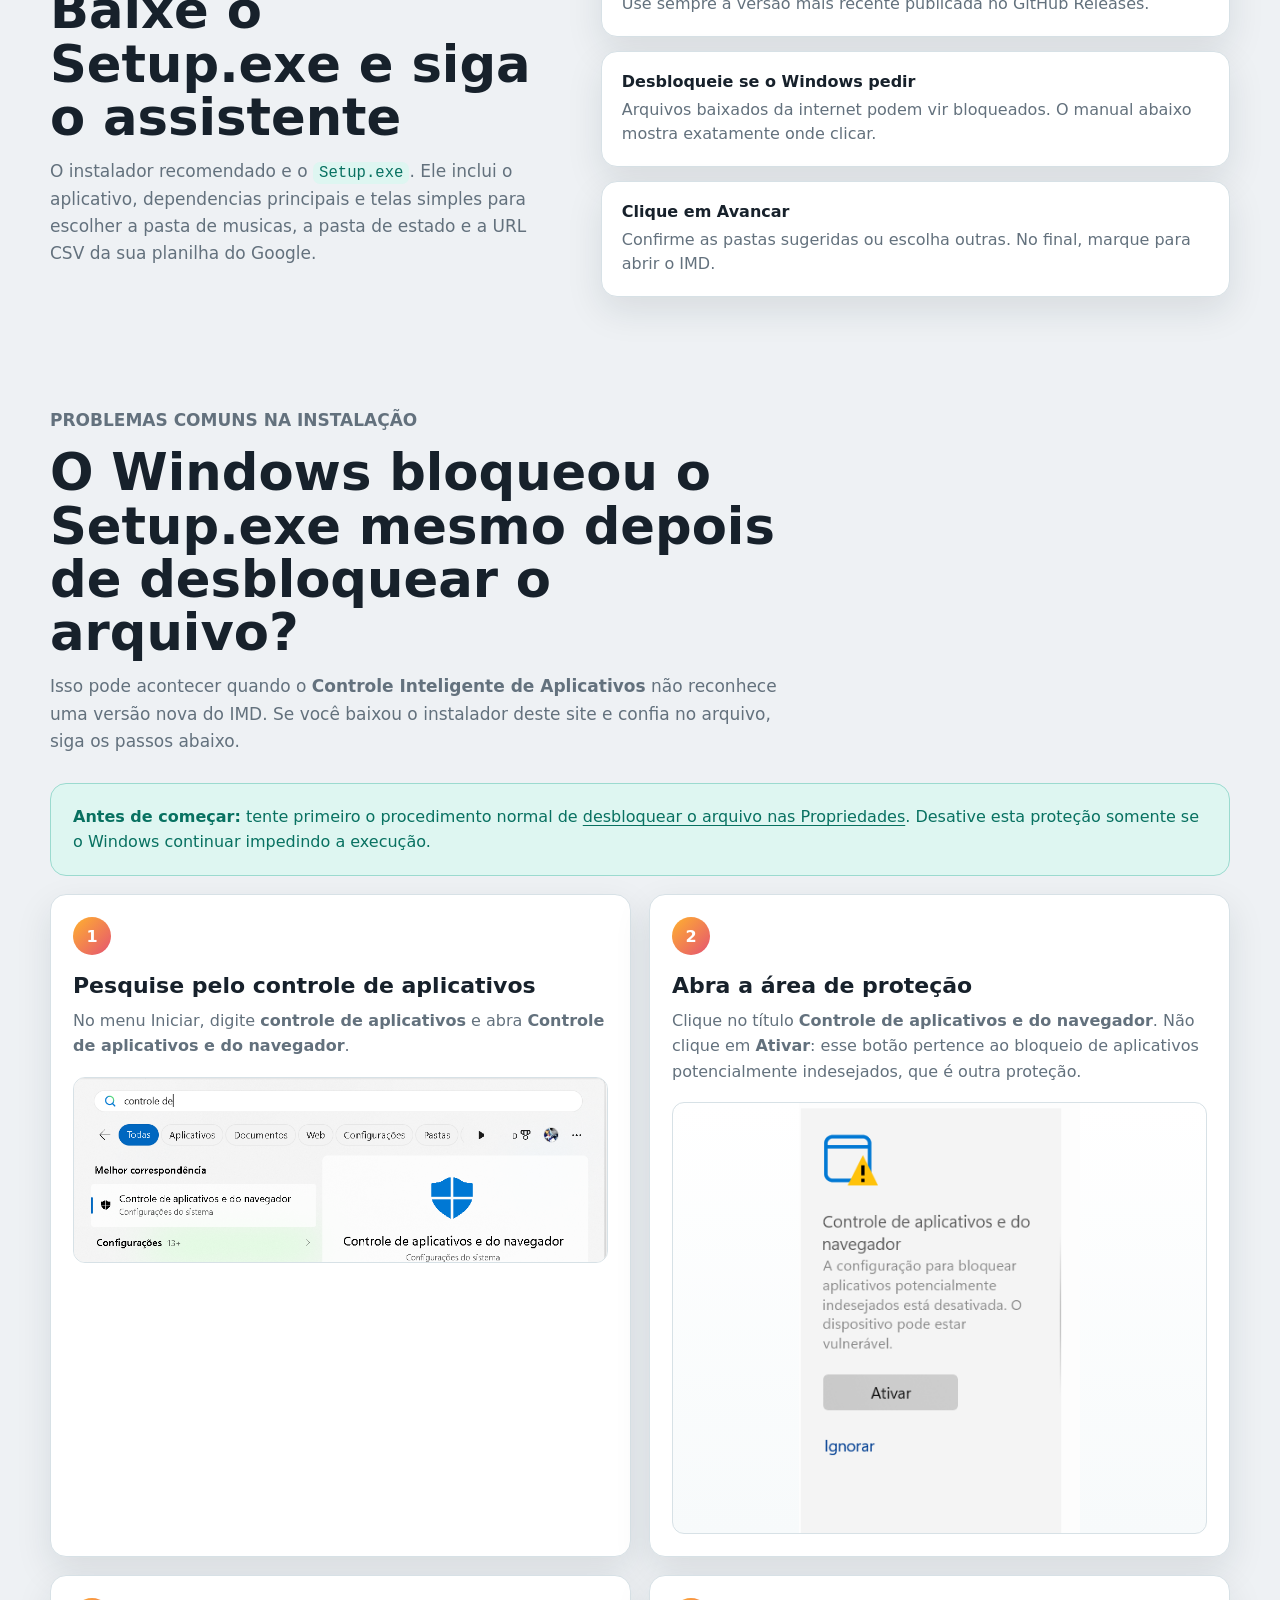
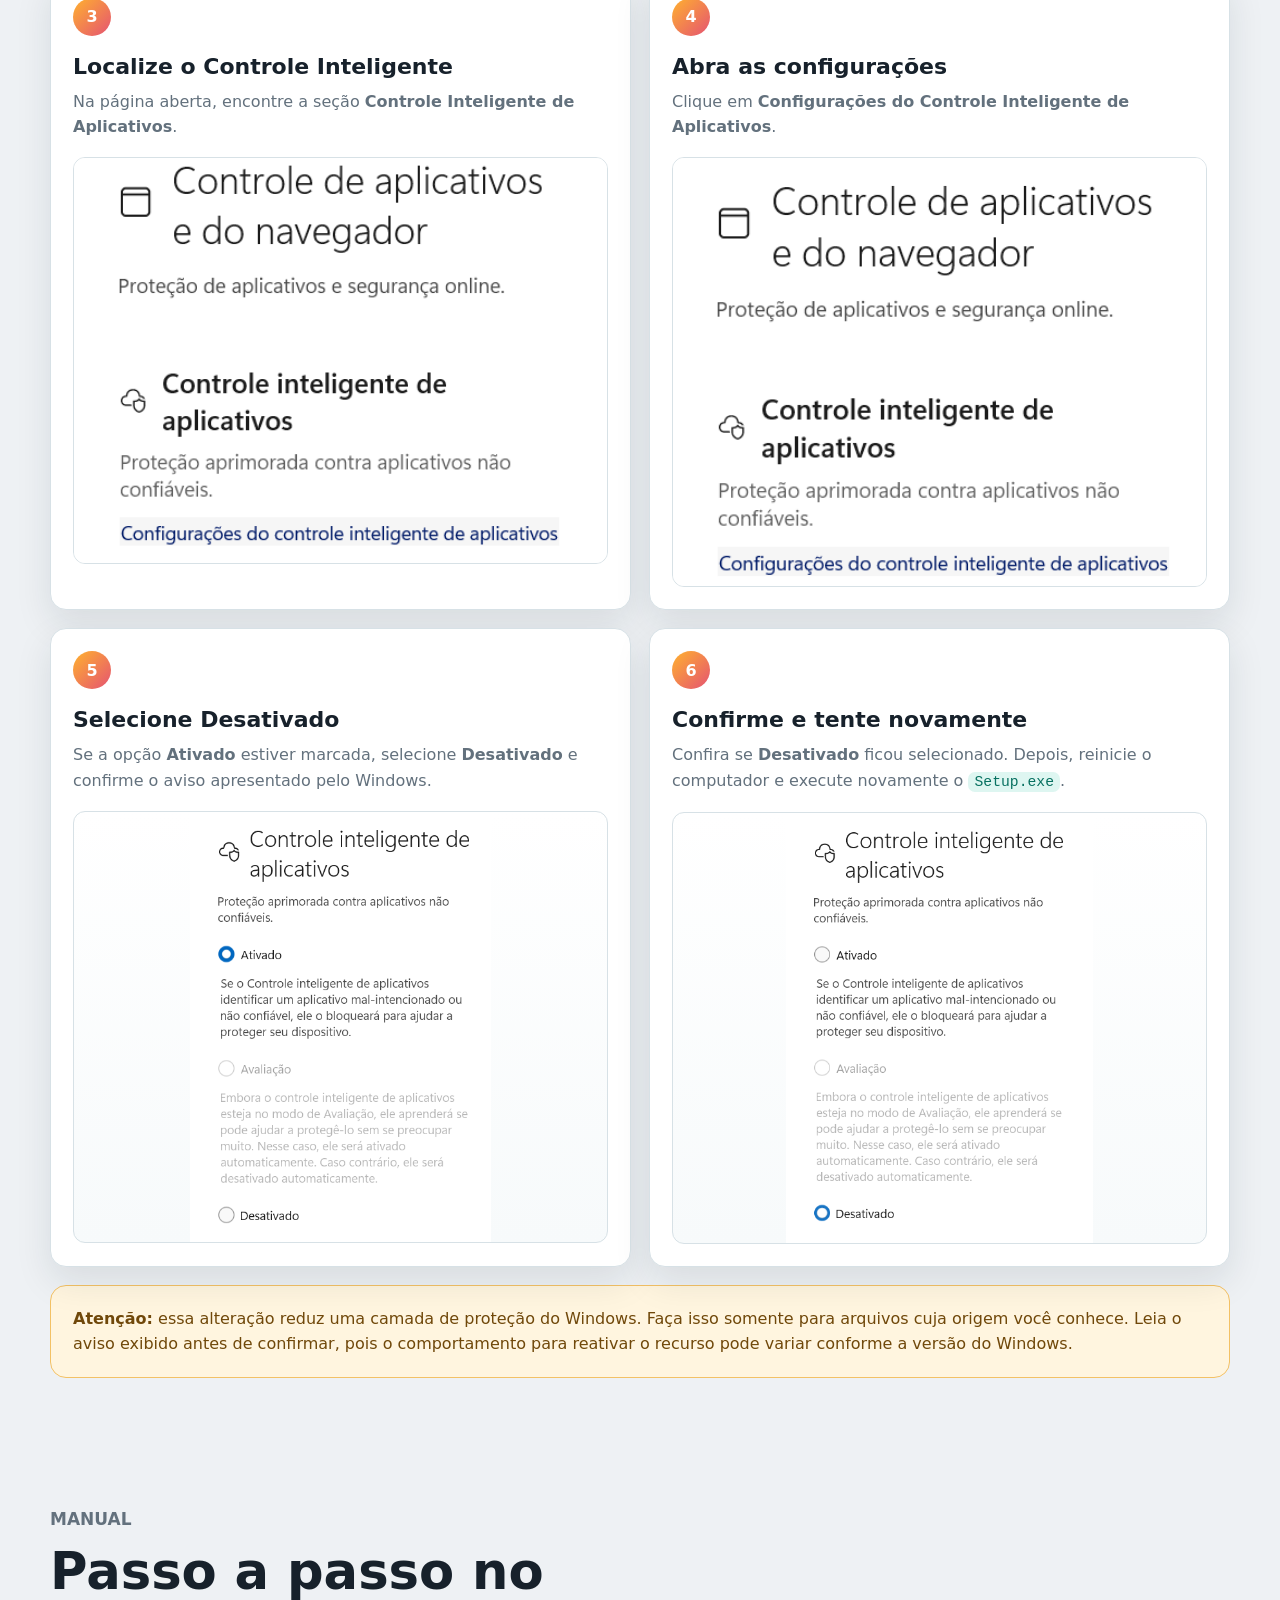
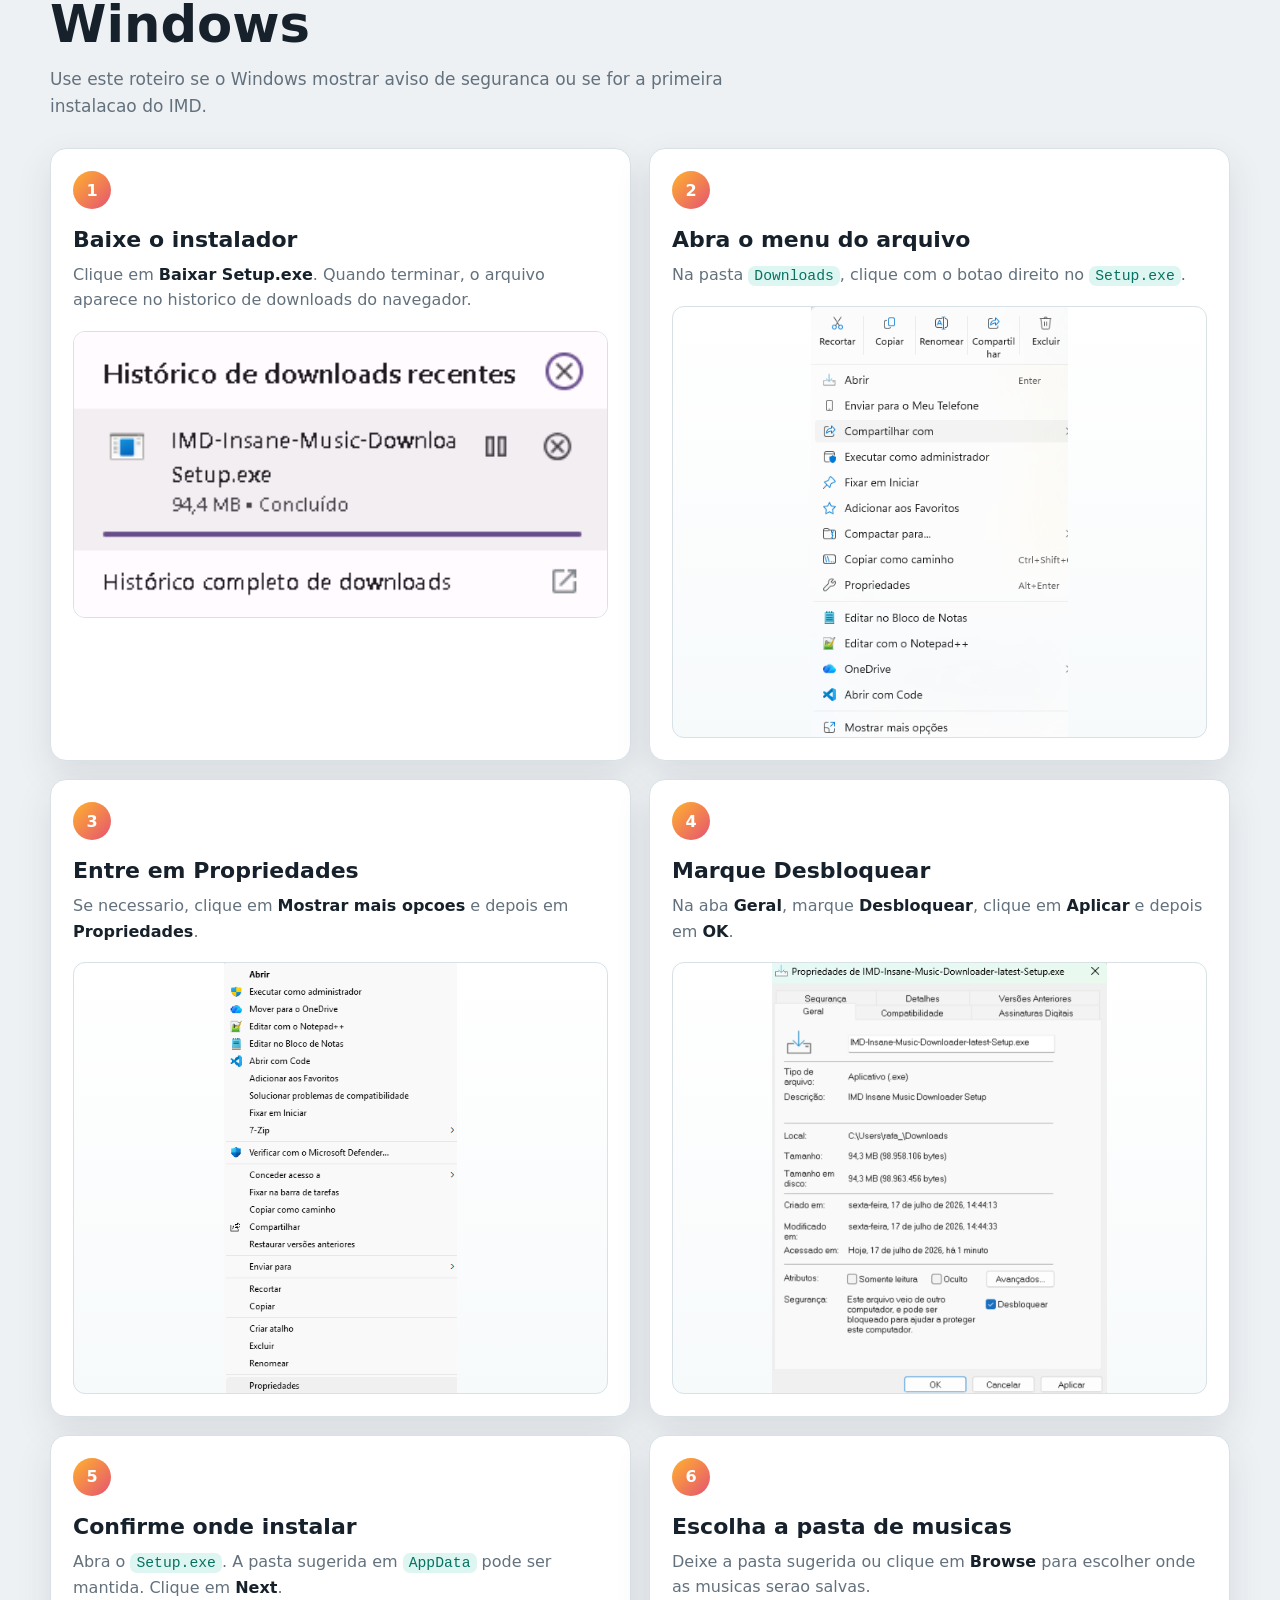
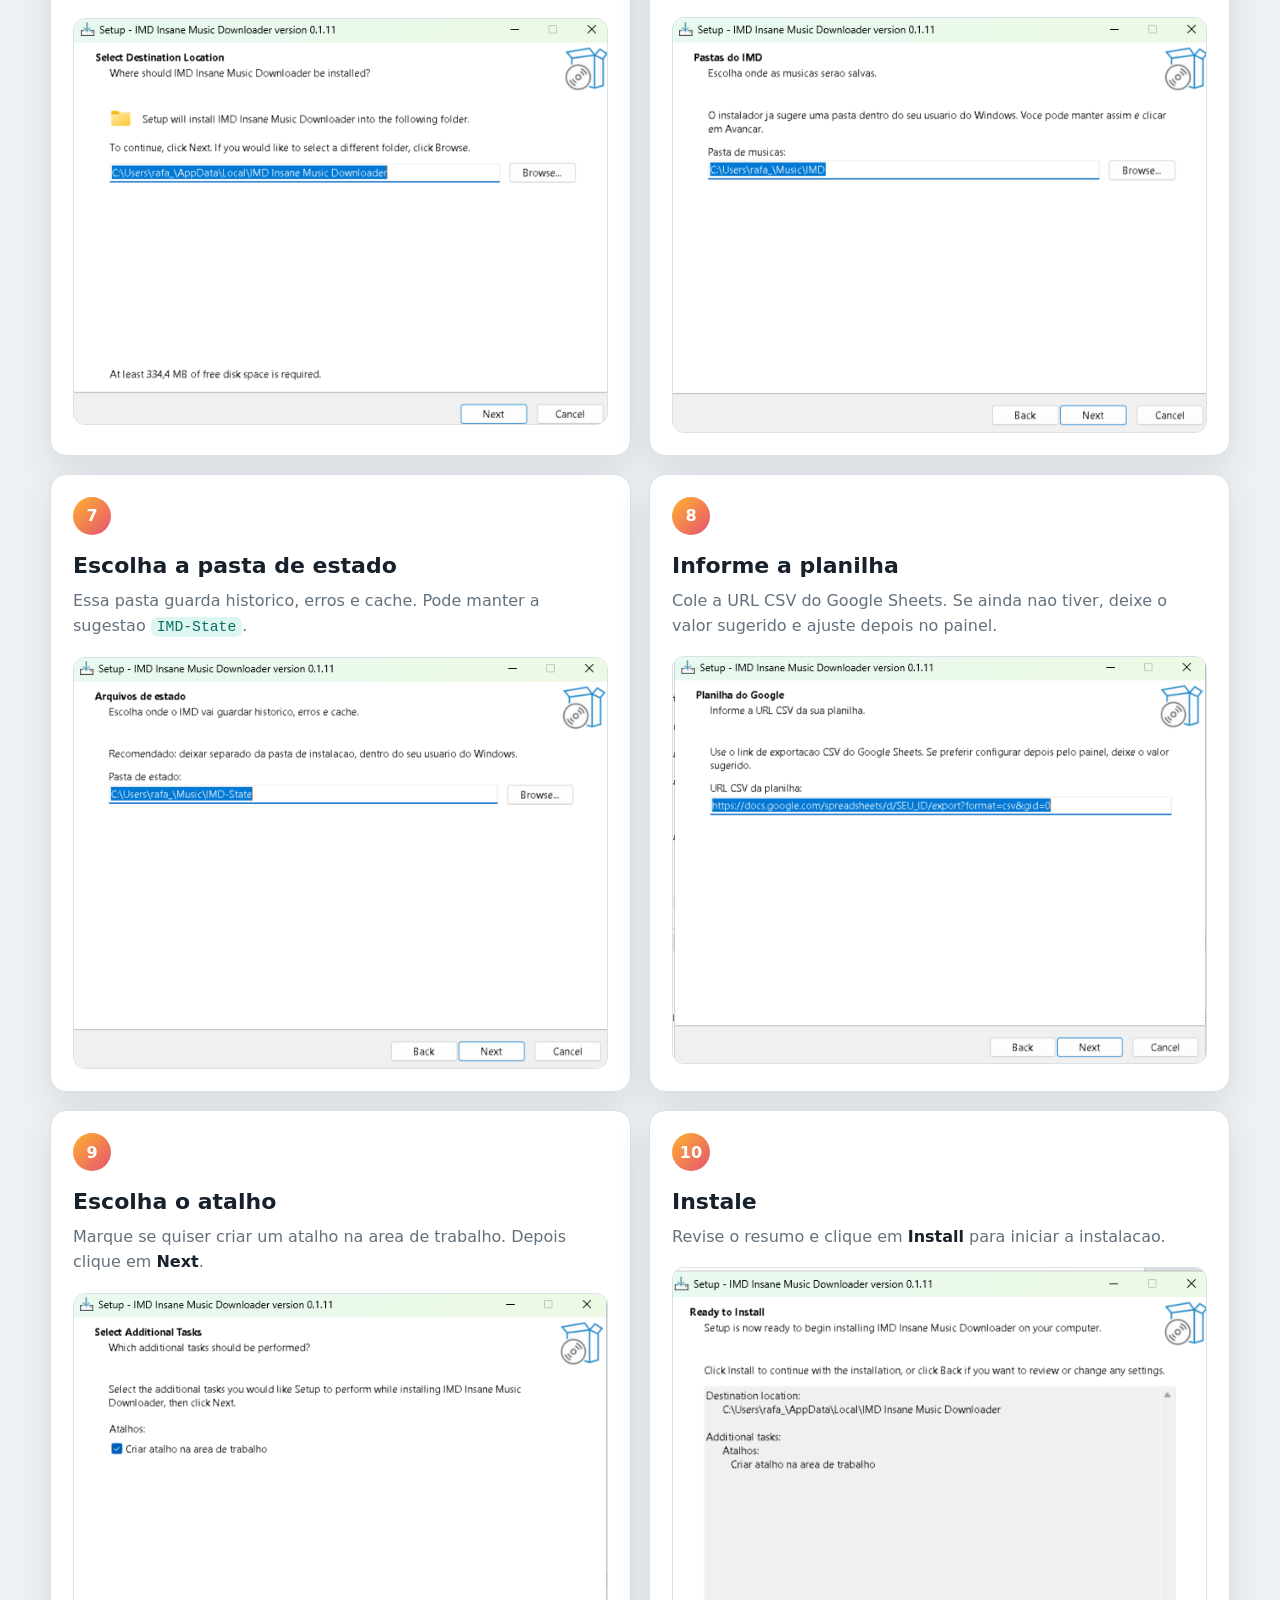
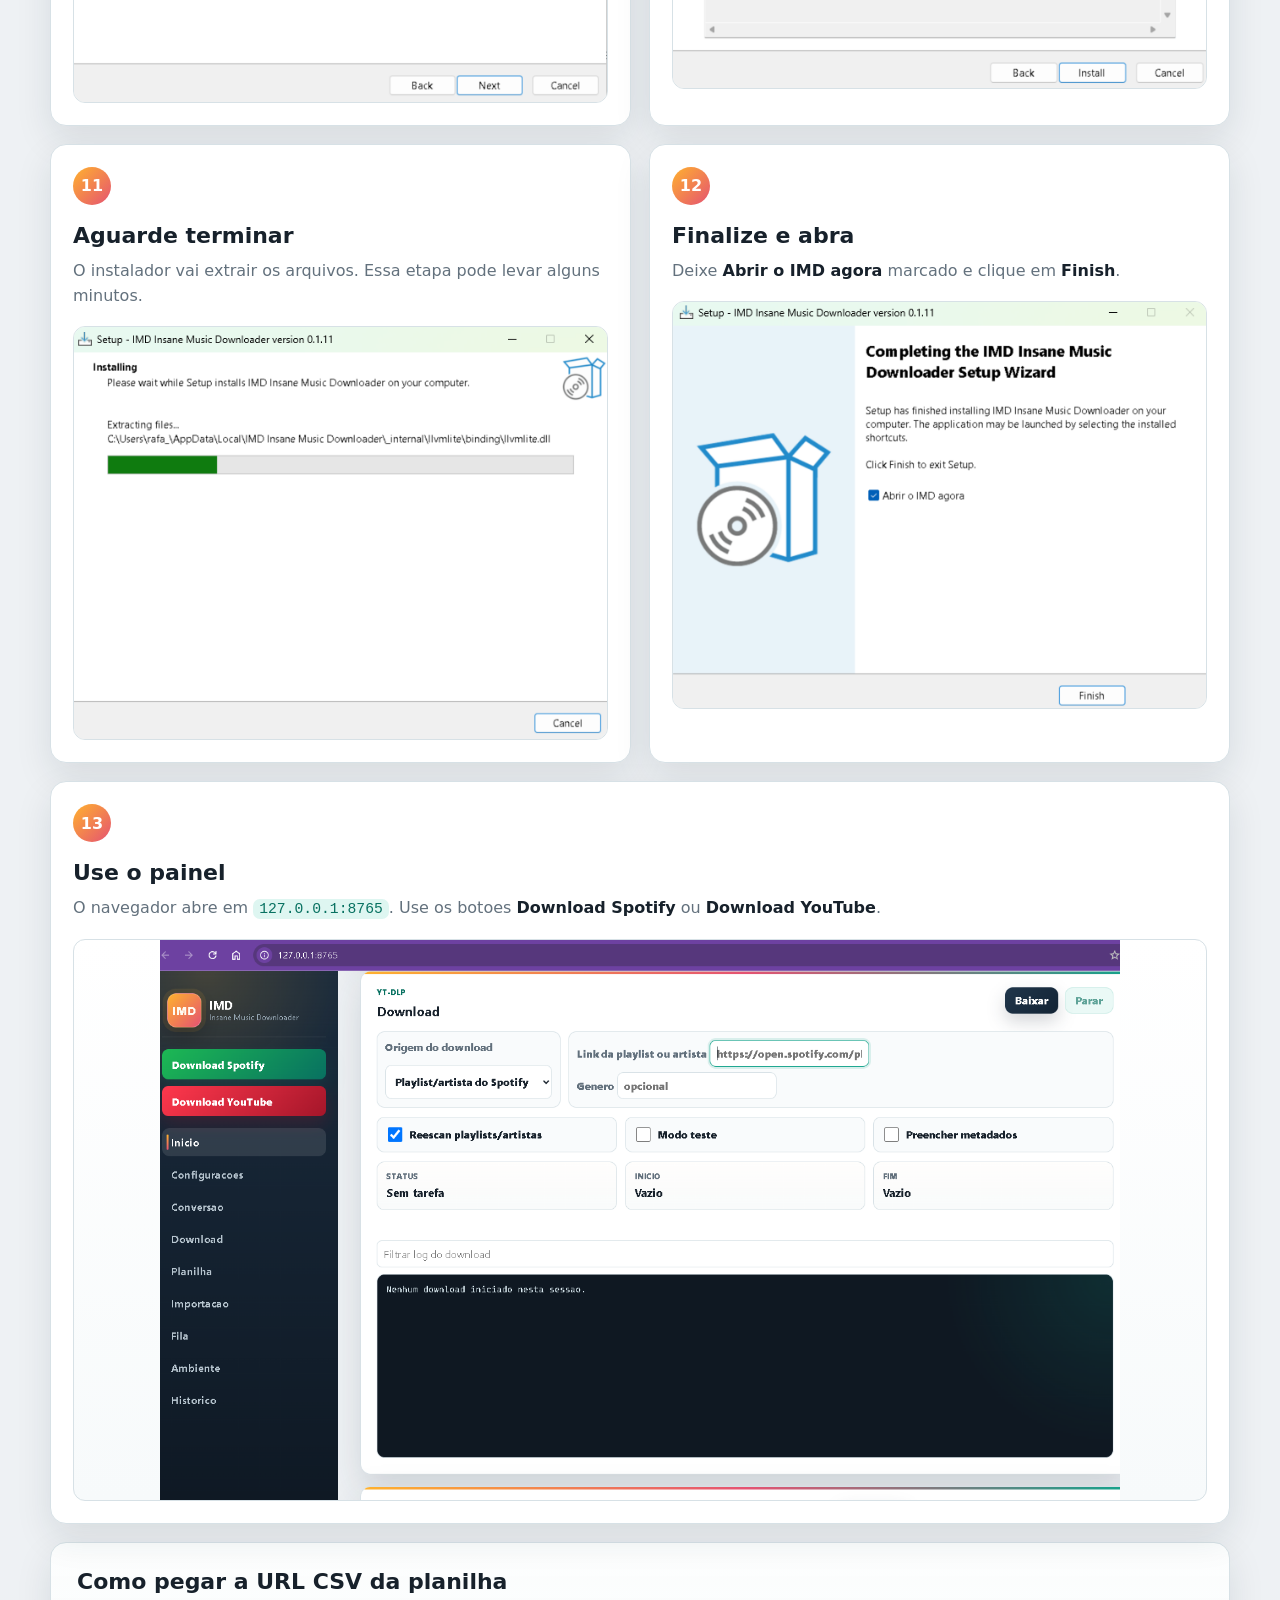
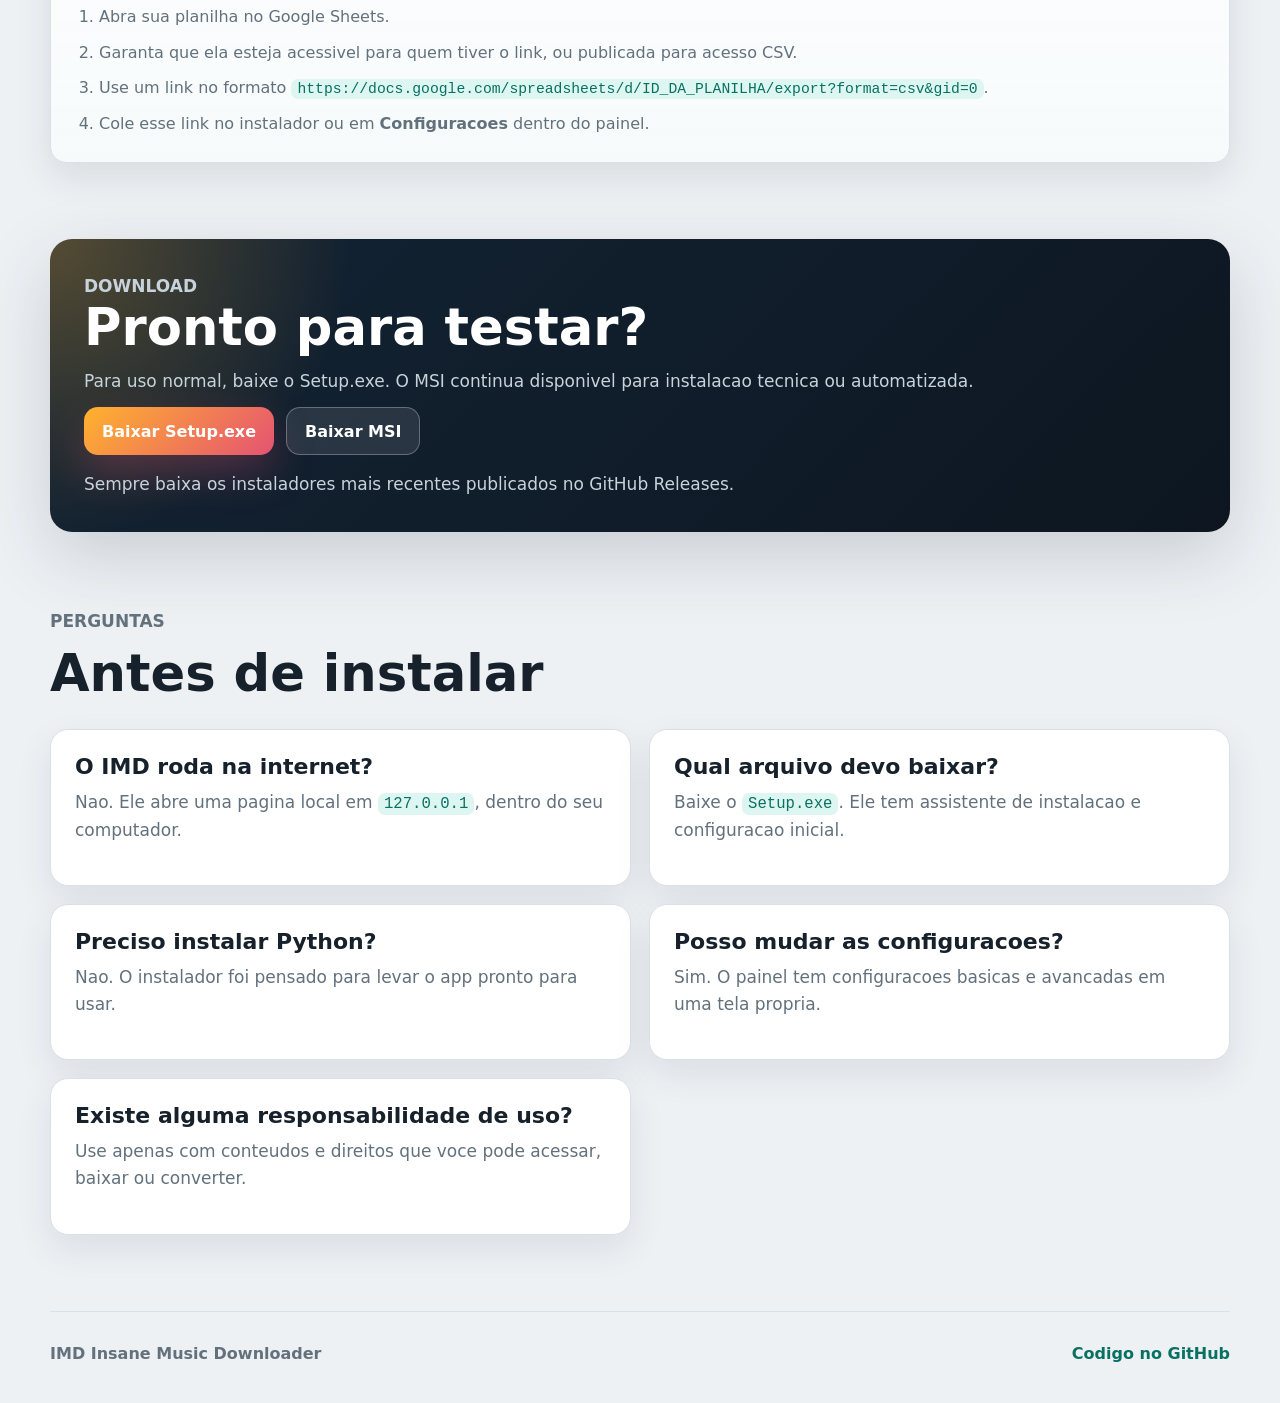
==== commit 82e4c0fc: "Harden IMD and document Windows install issues" ====
--- a/docs/index.html
+++ b/docs/index.html
@@ -23,6 +23,7 @@
       <nav class="nav-links" aria-label="Navegacao">
         <a href="#features">Recursos</a>
         <a href="#install">Instalar</a>
+        <a href="#problems">Problemas</a>
         <a href="#manual">Manual</a>
         <a href="#faq">FAQ</a>
         <a class="nav-cta" href="#download">Baixar</a>
@@ -100,6 +101,77 @@
         </ol>
       </section>
 
+      <section id="problems" class="section troubleshooting-section">
+        <div class="section-heading">
+          <p class="eyebrow">Problemas comuns na instalação</p>
+          <h2>O Windows bloqueou o Setup.exe mesmo depois de desbloquear o arquivo?</h2>
+          <p>
+            Isso pode acontecer quando o <strong>Controle Inteligente de Aplicativos</strong> não reconhece uma versão nova do IMD. Se você baixou o instalador deste site e confia no arquivo, siga os passos abaixo.
+          </p>
+        </div>
+
+        <div class="troubleshooting-note">
+          <strong>Antes de começar:</strong>
+          tente primeiro o procedimento normal de <a href="#manual">desbloquear o arquivo nas Propriedades</a>. Desative esta proteção somente se o Windows continuar impedindo a execução.
+        </div>
+
+        <ol class="troubleshooting-grid">
+          <li class="troubleshooting-card">
+            <span class="manual-number">1</span>
+            <h3>Pesquise pelo controle de aplicativos</h3>
+            <p>No menu Iniciar, digite <strong>controle de aplicativos</strong> e abra <strong>Controle de aplicativos e do navegador</strong>.</p>
+            <figure class="manual-shot troubleshooting-shot">
+              <img src="assets/5-w.png" alt="Pesquisa do Windows mostrando Controle de aplicativos e do navegador" loading="lazy" />
+            </figure>
+          </li>
+          <li class="troubleshooting-card">
+            <span class="manual-number">2</span>
+            <h3>Abra a área de proteção</h3>
+            <p>Clique no título <strong>Controle de aplicativos e do navegador</strong>. Não clique em <strong>Ativar</strong>: esse botão pertence ao bloqueio de aplicativos potencialmente indesejados, que é outra proteção.</p>
+            <figure class="manual-shot troubleshooting-shot">
+              <img src="assets/6-w.png" alt="Cartão Controle de aplicativos e do navegador na Segurança do Windows" loading="lazy" />
+            </figure>
+          </li>
+          <li class="troubleshooting-card">
+            <span class="manual-number">3</span>
+            <h3>Localize o Controle Inteligente</h3>
+            <p>Na página aberta, encontre a seção <strong>Controle Inteligente de Aplicativos</strong>.</p>
+            <figure class="manual-shot troubleshooting-shot">
+              <img src="assets/4-w.png" alt="Seção Controle Inteligente de Aplicativos na Segurança do Windows" loading="lazy" />
+            </figure>
+          </li>
+          <li class="troubleshooting-card">
+            <span class="manual-number">4</span>
+            <h3>Abra as configurações</h3>
+            <p>Clique em <strong>Configurações do Controle Inteligente de Aplicativos</strong>.</p>
+            <figure class="manual-shot troubleshooting-shot">
+              <img src="assets/3-w.png" alt="Link Configurações do Controle Inteligente de Aplicativos" loading="lazy" />
+            </figure>
+          </li>
+          <li class="troubleshooting-card">
+            <span class="manual-number">5</span>
+            <h3>Selecione Desativado</h3>
+            <p>Se a opção <strong>Ativado</strong> estiver marcada, selecione <strong>Desativado</strong> e confirme o aviso apresentado pelo Windows.</p>
+            <figure class="manual-shot troubleshooting-shot">
+              <img src="assets/2-w.png" alt="Controle Inteligente de Aplicativos com a opção Ativado selecionada" loading="lazy" />
+            </figure>
+          </li>
+          <li class="troubleshooting-card">
+            <span class="manual-number">6</span>
+            <h3>Confirme e tente novamente</h3>
+            <p>Confira se <strong>Desativado</strong> ficou selecionado. Depois, reinicie o computador e execute novamente o <code>Setup.exe</code>.</p>
+            <figure class="manual-shot troubleshooting-shot">
+              <img src="assets/1-w.png" alt="Controle Inteligente de Aplicativos com a opção Desativado selecionada" loading="lazy" />
+            </figure>
+          </li>
+        </ol>
+
+        <aside class="security-warning">
+          <strong>Atenção:</strong>
+          essa alteração reduz uma camada de proteção do Windows. Faça isso somente para arquivos cuja origem você conhece. Leia o aviso exibido antes de confirmar, pois o comportamento para reativar o recurso pode variar conforme a versão do Windows.
+        </aside>
+      </section>
+
       <section id="manual" class="section manual-section">
         <div class="section-heading">
           <p class="eyebrow">Manual</p>
--- a/docs/styles.css
+++ b/docs/styles.css
@@ -45,6 +45,8 @@
   color: var(--accent-strong);
   font-family: "Cascadia Mono", Consolas, monospace;
   font-size: 0.92em;
+  overflow-wrap: anywhere;
+  word-break: break-word;
 }
 
 .site-header {
@@ -325,14 +327,72 @@
   padding-top: 34px;
 }
 
-.manual-grid {
+.troubleshooting-section {
+  padding-top: 34px;
+}
+
+.troubleshooting-note,
+.security-warning {
+  margin-bottom: 18px;
+  padding: 20px 22px;
+  border-radius: 16px;
+  line-height: 1.6;
+}
+
+.troubleshooting-note {
+  border: 1px solid #9bdacf;
+  background: var(--accent-soft);
+  color: var(--accent-strong);
+}
+
+.troubleshooting-note a {
+  text-decoration: underline;
+  text-underline-offset: 3px;
+}
+
+.troubleshooting-grid {
   display: grid;
   grid-template-columns: repeat(2, minmax(0, 1fr));
   gap: 18px;
+  padding: 0;
+  margin: 0;
+  list-style: none;
+}
+
+.troubleshooting-card {
+  min-width: 0;
+  padding: 22px;
+  border: 1px solid var(--line);
+  border-radius: 16px;
+  background: #ffffff;
+  box-shadow: 0 14px 36px rgba(22, 36, 51, 0.1);
+}
+
+.troubleshooting-card p {
+  color: var(--muted);
+  line-height: 1.58;
+}
+
+.troubleshooting-shot img {
+  max-height: 480px;
+}
+
+.security-warning {
+  margin-top: 18px;
+  border: 1px solid #f3c165;
+  background: #fff5df;
+  color: #70480a;
+}
+
+.manual-grid {
+  display: grid;
+  grid-template-columns: repeat(2, minmax(0, 1fr));
+  gap: 18px;
 }
 
 .manual-card,
 .help-panel {
+  min-width: 0;
   border: 1px solid var(--line);
   border-radius: 16px;
   background: #ffffff;
@@ -482,7 +542,8 @@
   .feature-grid,
   .faq-grid,
   .install-section,
-  .manual-grid {
+  .manual-grid,
+  .troubleshooting-grid {
     grid-template-columns: 1fr;
   }
 
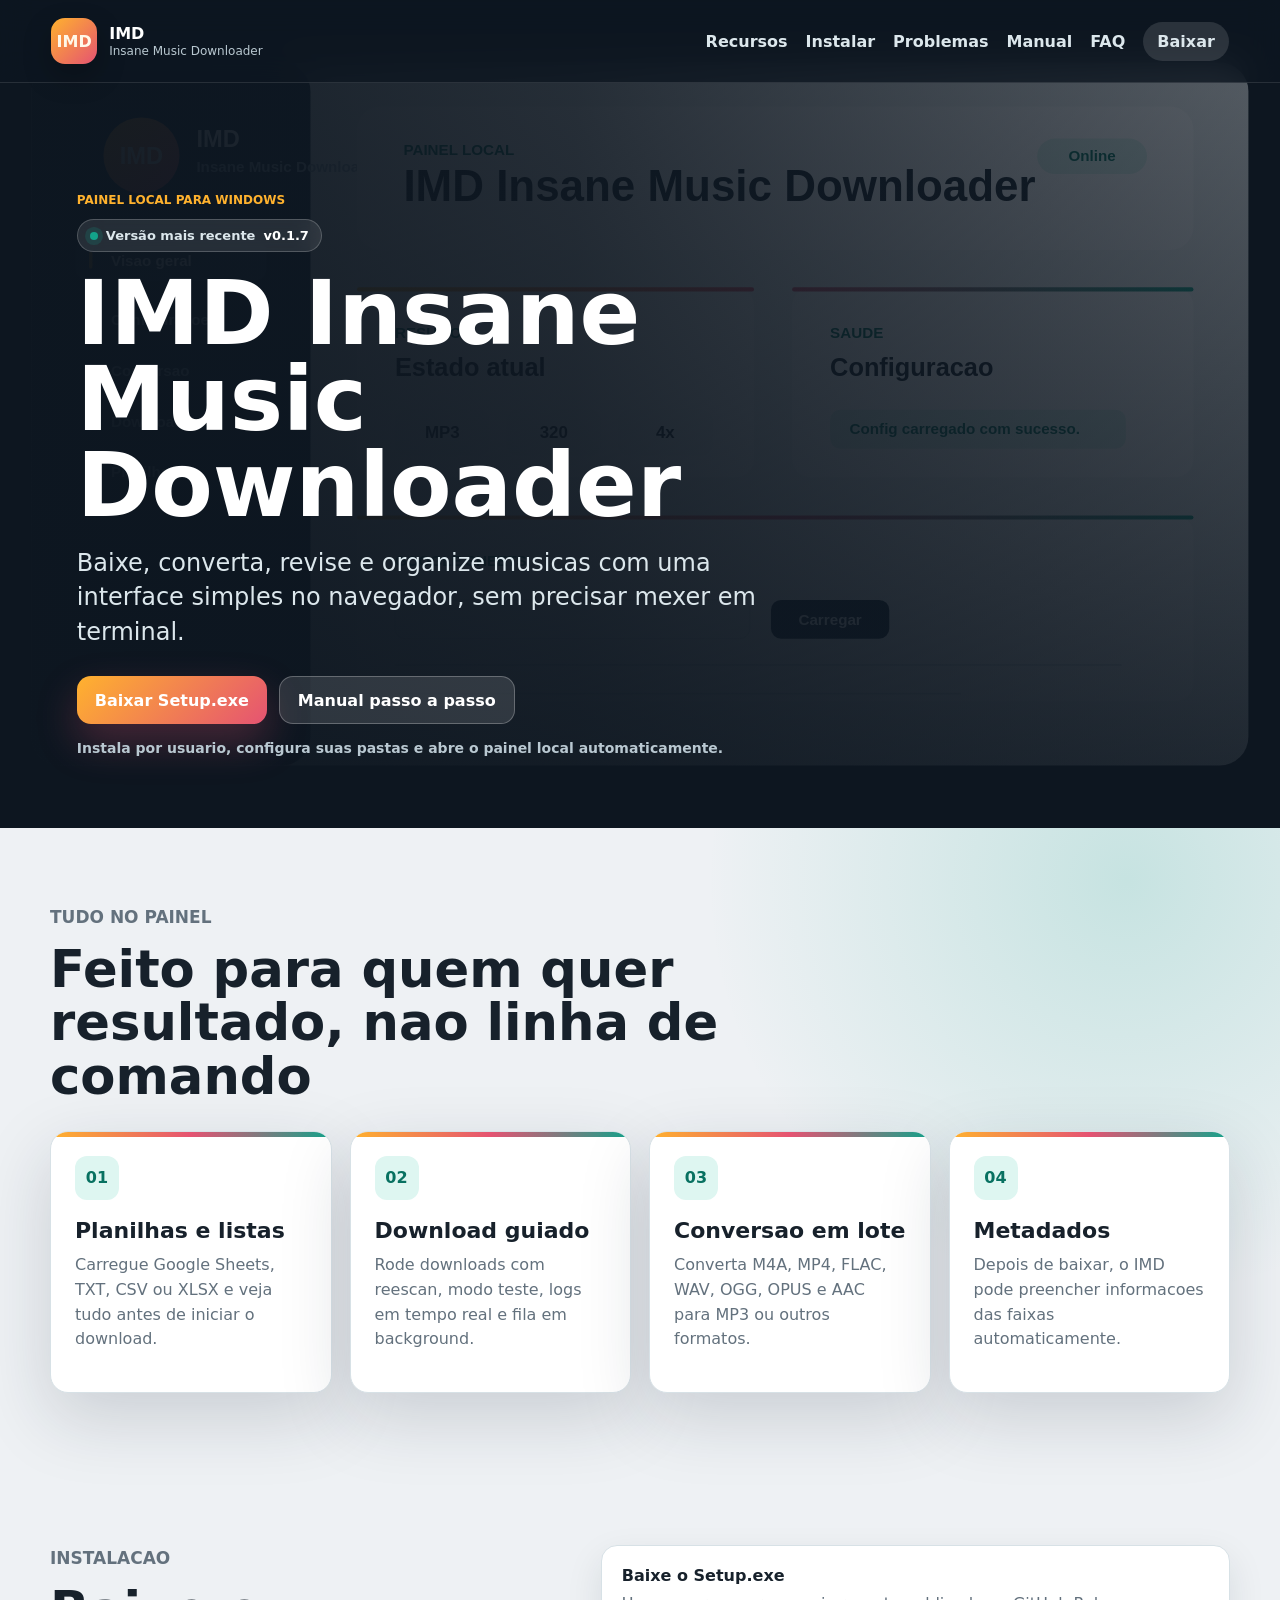
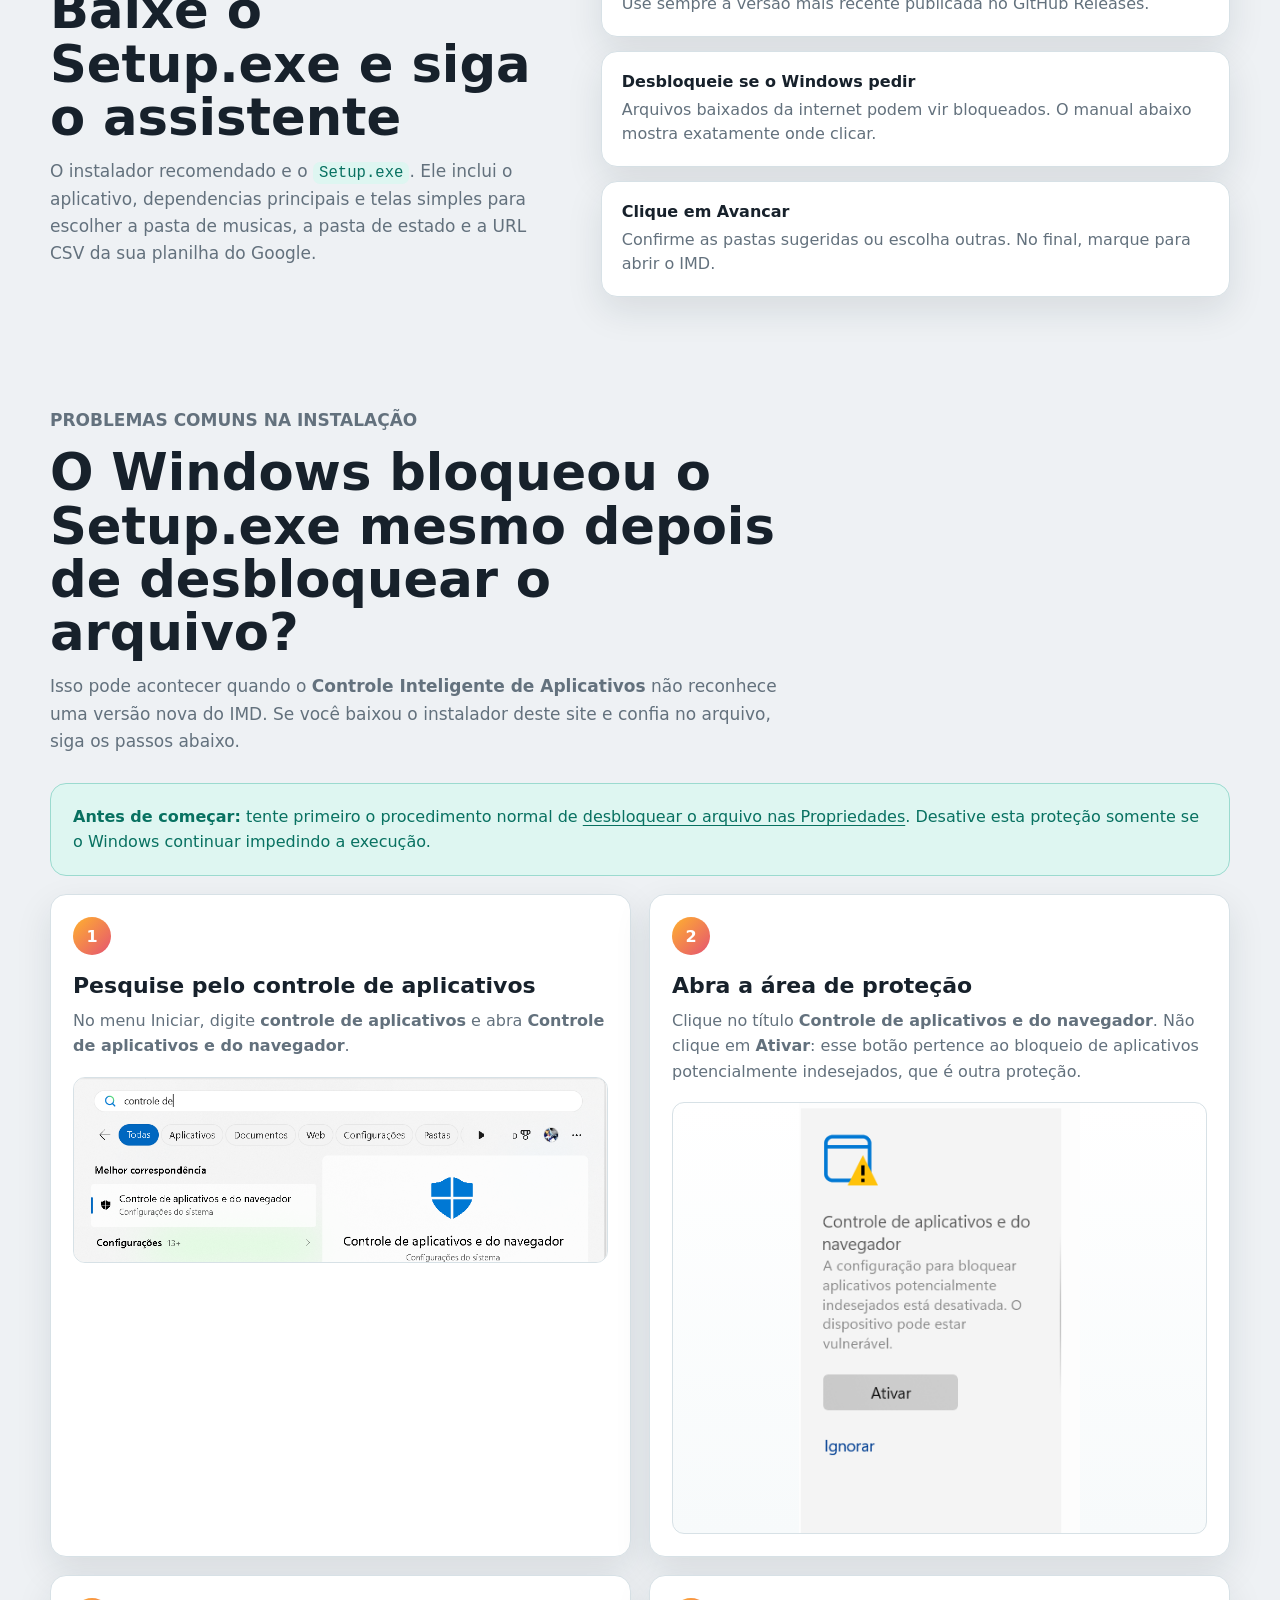
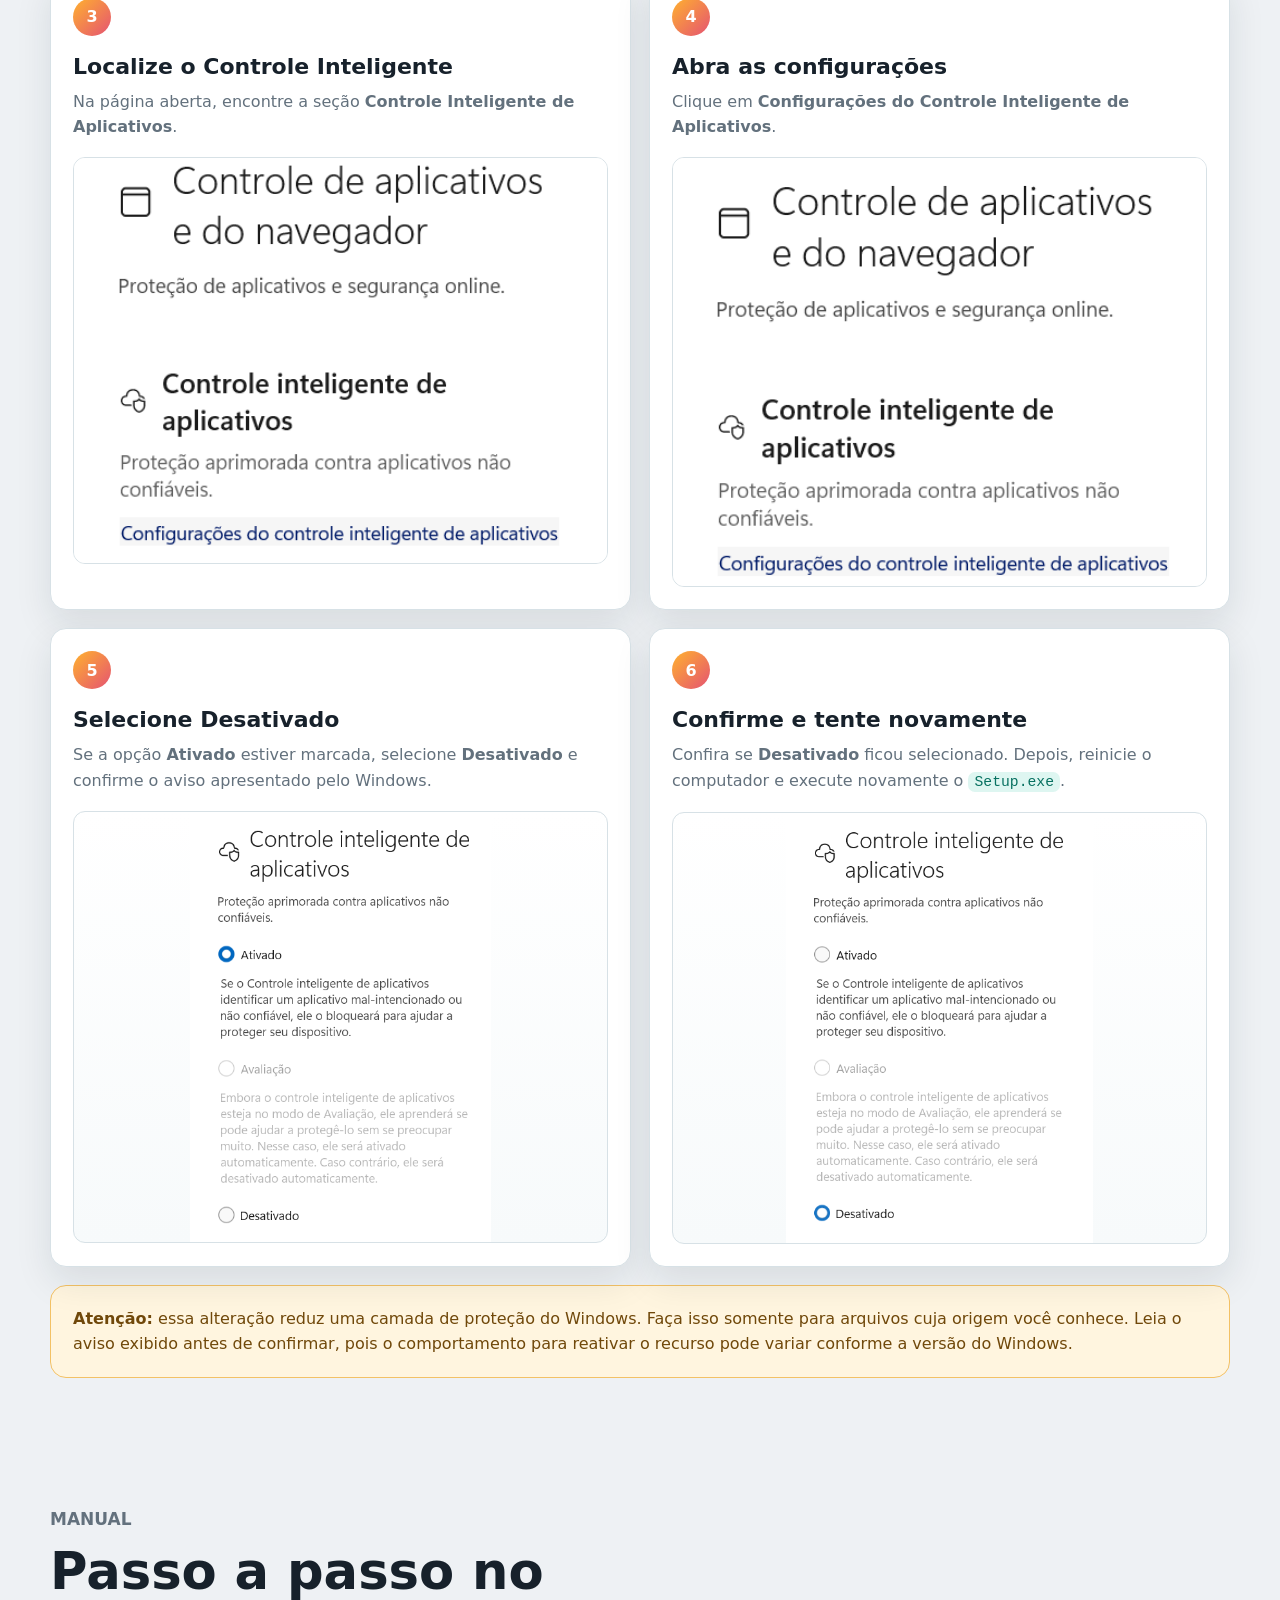
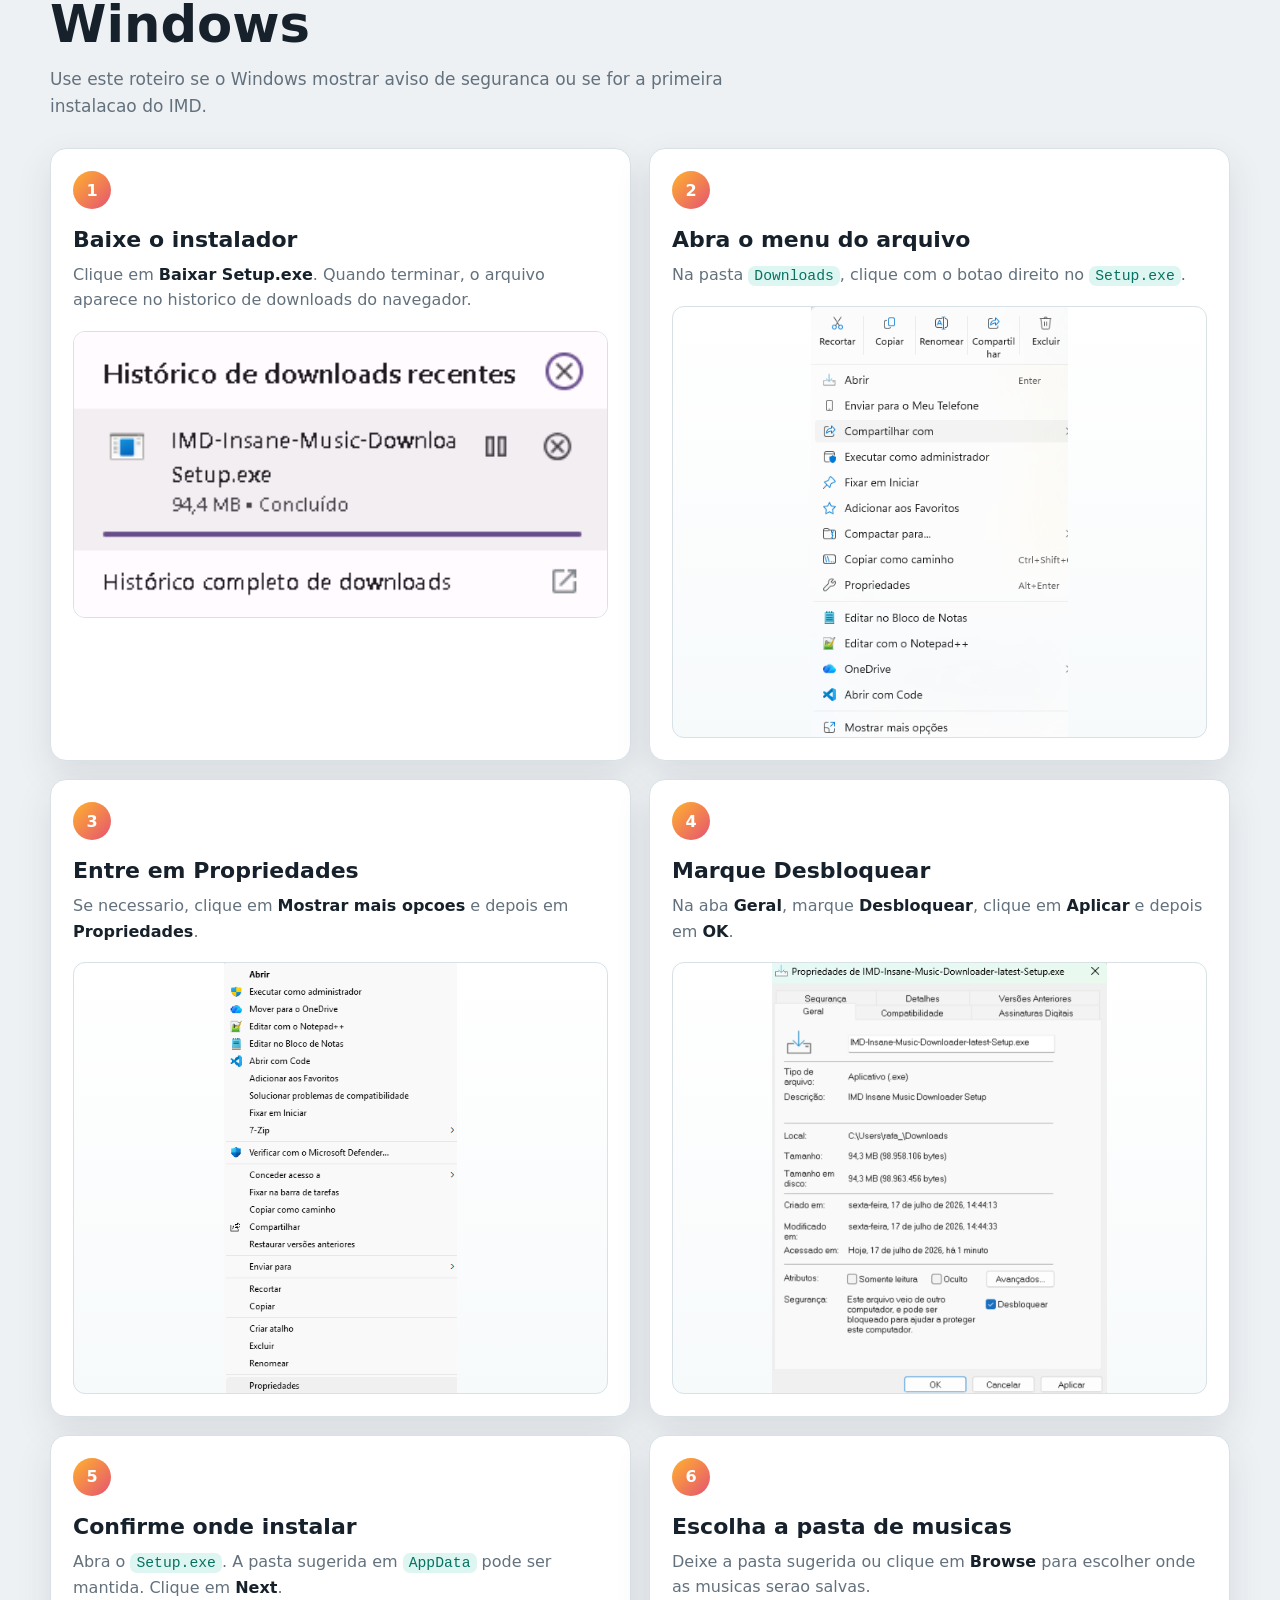
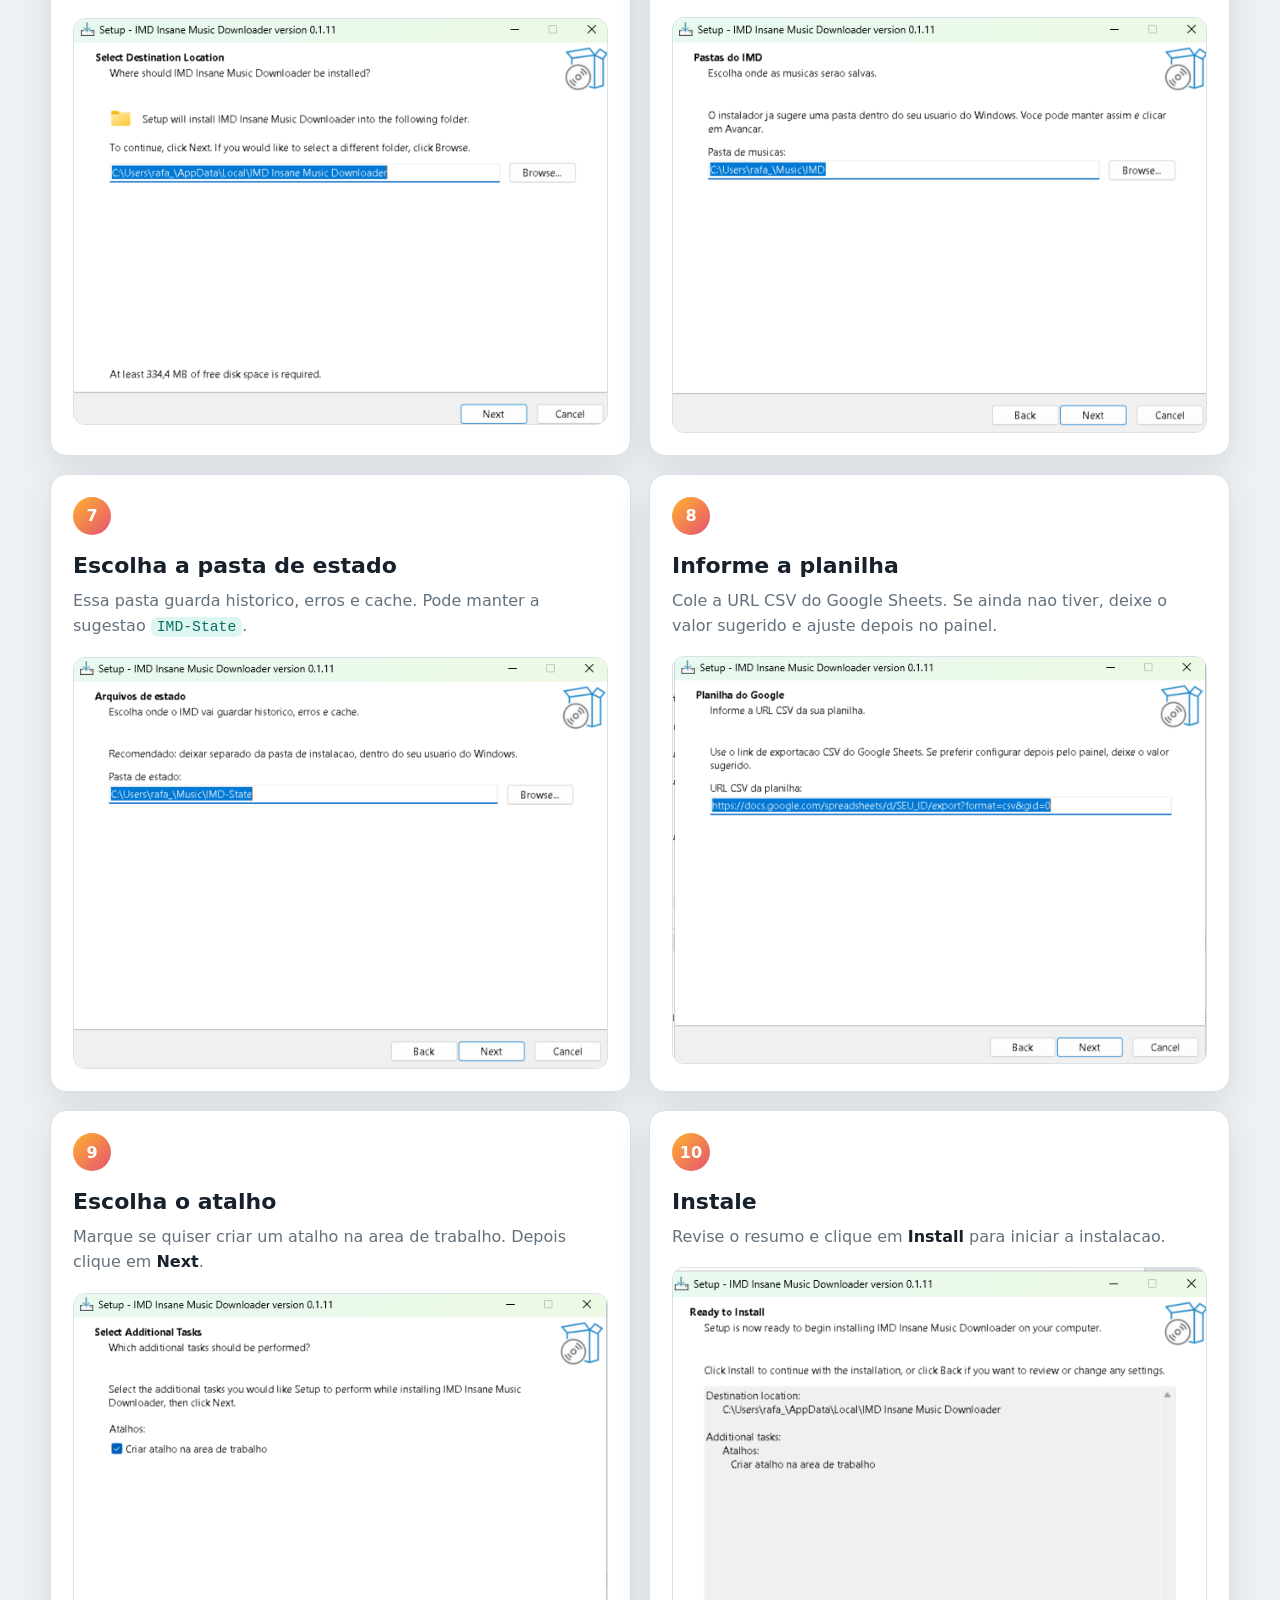
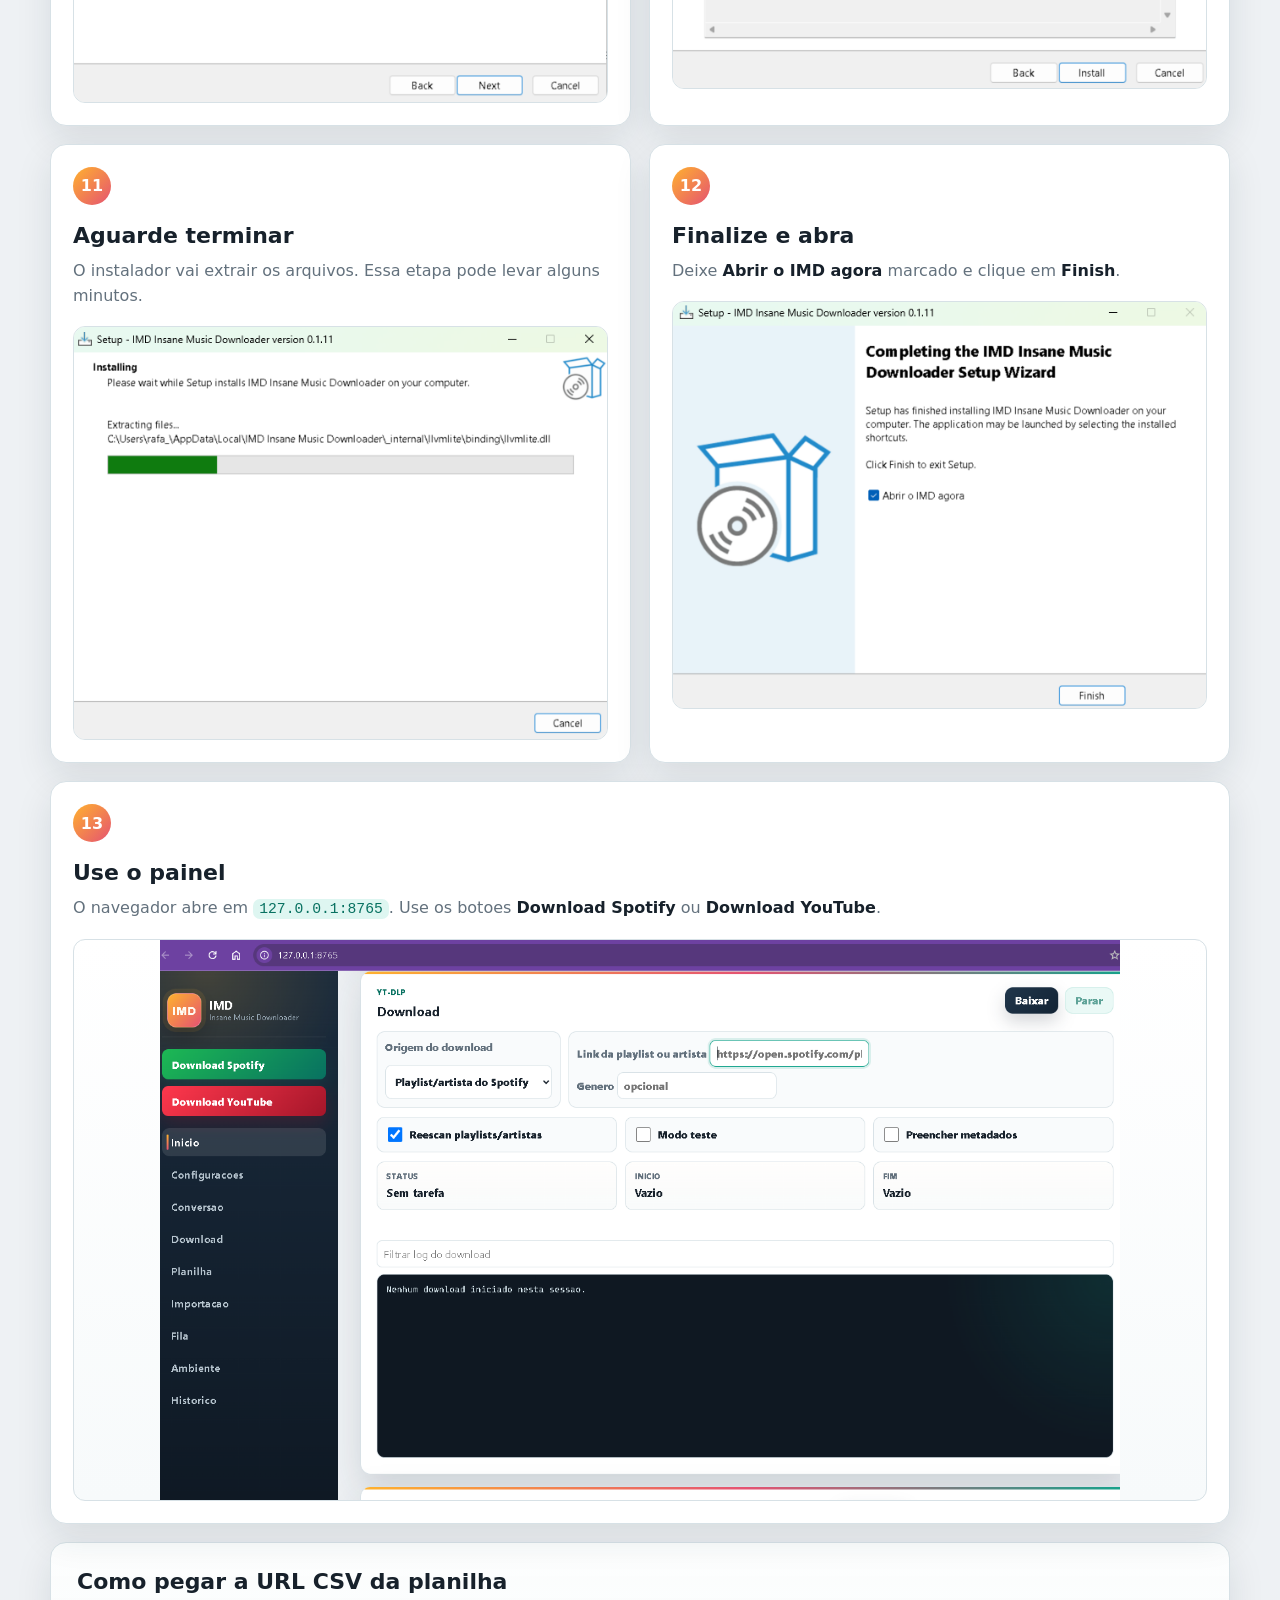
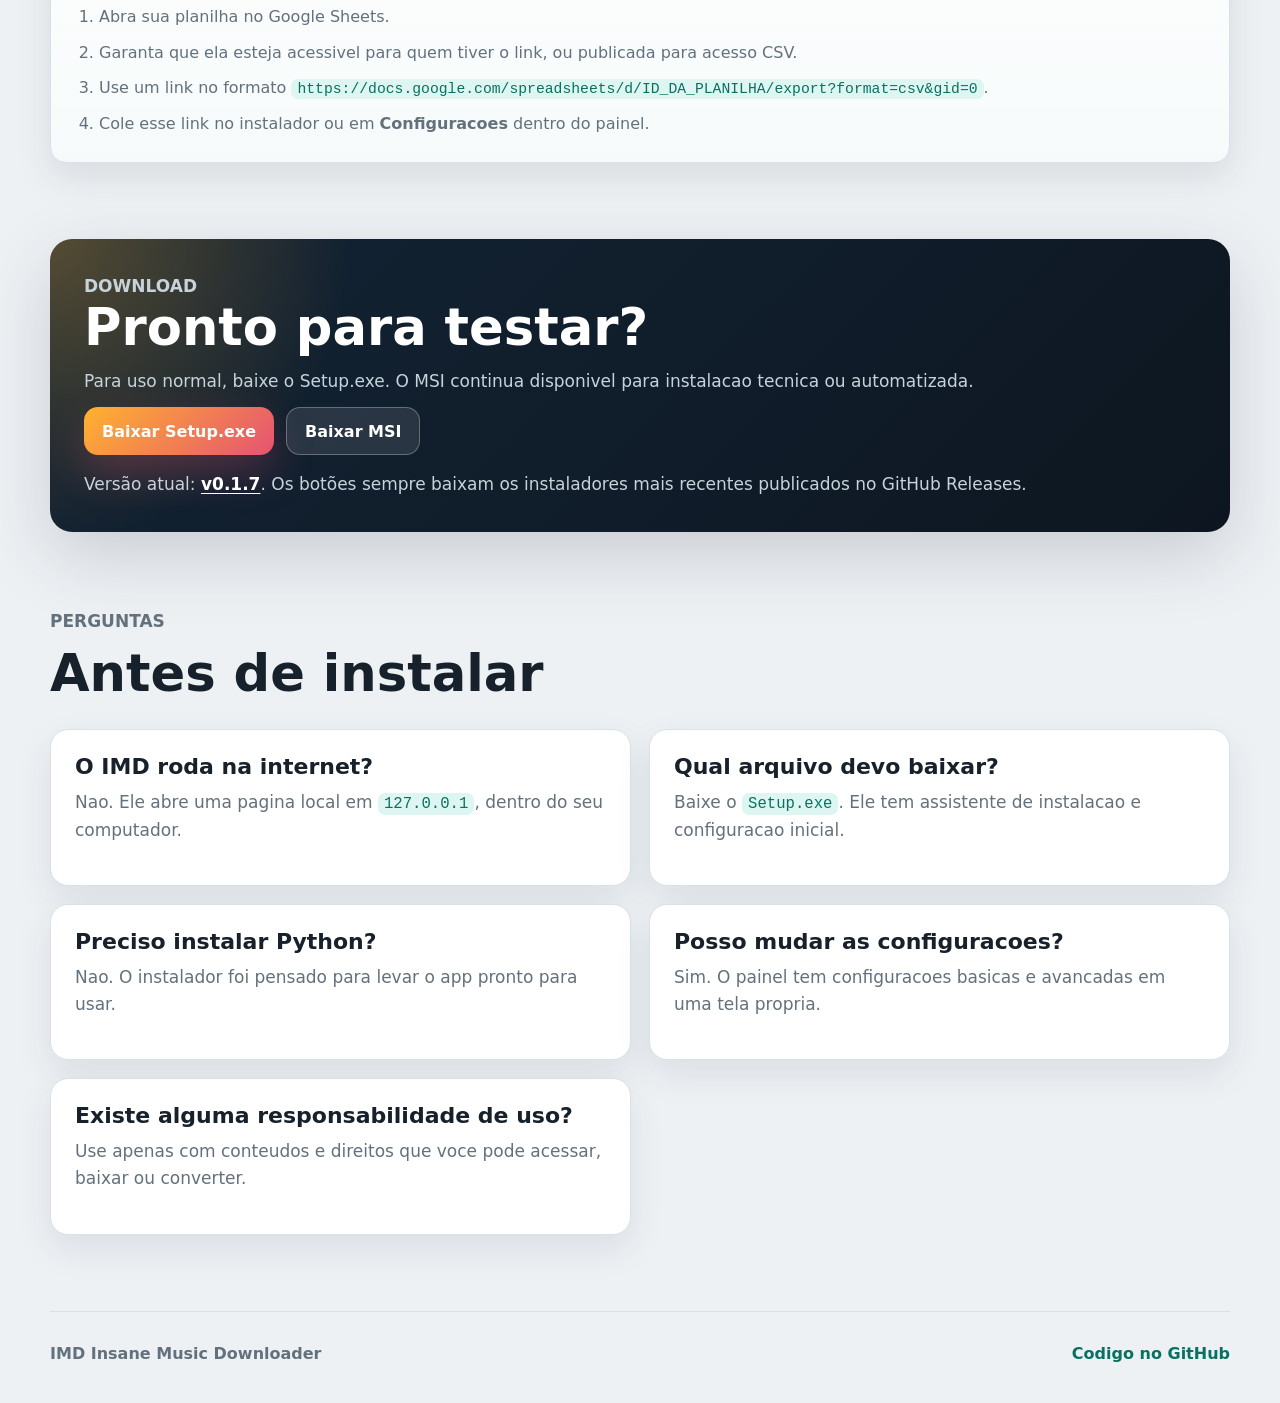
==== commit b5ce670a: "Show latest release and refresh README" ====
--- a/docs/index.html
+++ b/docs/index.html
@@ -10,6 +10,7 @@
     <meta property="og:image" content="/assets/panel-preview.svg" />
     <title>IMD Insane Music Downloader</title>
     <link rel="stylesheet" href="styles.css" />
+    <script src="site.js" defer></script>
   </head>
   <body>
     <header class="site-header">
@@ -36,6 +37,11 @@
         <div class="hero-overlay"></div>
         <div class="hero-content">
           <p class="eyebrow">Painel local para Windows</p>
+          <a class="version-pill" href="https://github.com/rafabios/imd/releases/latest" aria-label="Abrir a versão mais recente no GitHub">
+            <span class="version-dot" aria-hidden="true"></span>
+            <span>Versão mais recente</span>
+            <strong data-latest-version>v0.1.7</strong>
+          </a>
           <h1>IMD Insane Music Downloader</h1>
           <p class="hero-copy">
             Baixe, converta, revise e organize musicas com uma interface simples no navegador, sem precisar mexer em terminal.
@@ -318,7 +324,7 @@
           </a>
         </div>
         <p class="download-placeholder">
-          Sempre baixa os instaladores mais recentes publicados no GitHub Releases.
+          Versão atual: <a href="https://github.com/rafabios/imd/releases/latest"><strong data-latest-version>v0.1.7</strong></a>. Os botões sempre baixam os instaladores mais recentes publicados no GitHub Releases.
         </p>
       </section>
 
--- a/docs/styles.css
+++ b/docs/styles.css
@@ -142,6 +142,33 @@
   color: #ffffff;
 }
 
+.version-pill {
+  display: inline-flex;
+  gap: 8px;
+  align-items: center;
+  margin: 0 0 18px;
+  padding: 8px 12px;
+  border: 1px solid rgba(255, 255, 255, 0.2);
+  border-radius: 999px;
+  background: rgba(255, 255, 255, 0.1);
+  color: #dce7ec;
+  font-size: 13px;
+  font-weight: 750;
+  backdrop-filter: blur(10px);
+}
+
+.version-pill strong {
+  color: #ffffff;
+}
+
+.version-dot {
+  width: 8px;
+  height: 8px;
+  border-radius: 999px;
+  background: var(--accent);
+  box-shadow: 0 0 0 5px rgba(19, 163, 139, 0.18);
+}
+
 .eyebrow {
   margin: 0 0 12px;
   color: var(--gold);
@@ -499,6 +526,12 @@
   color: #fff8ea;
 }
 
+.download-placeholder a {
+  color: #ffffff;
+  text-decoration: underline;
+  text-underline-offset: 3px;
+}
+
 .faq-grid {
   grid-template-columns: repeat(2, minmax(0, 1fr));
 }
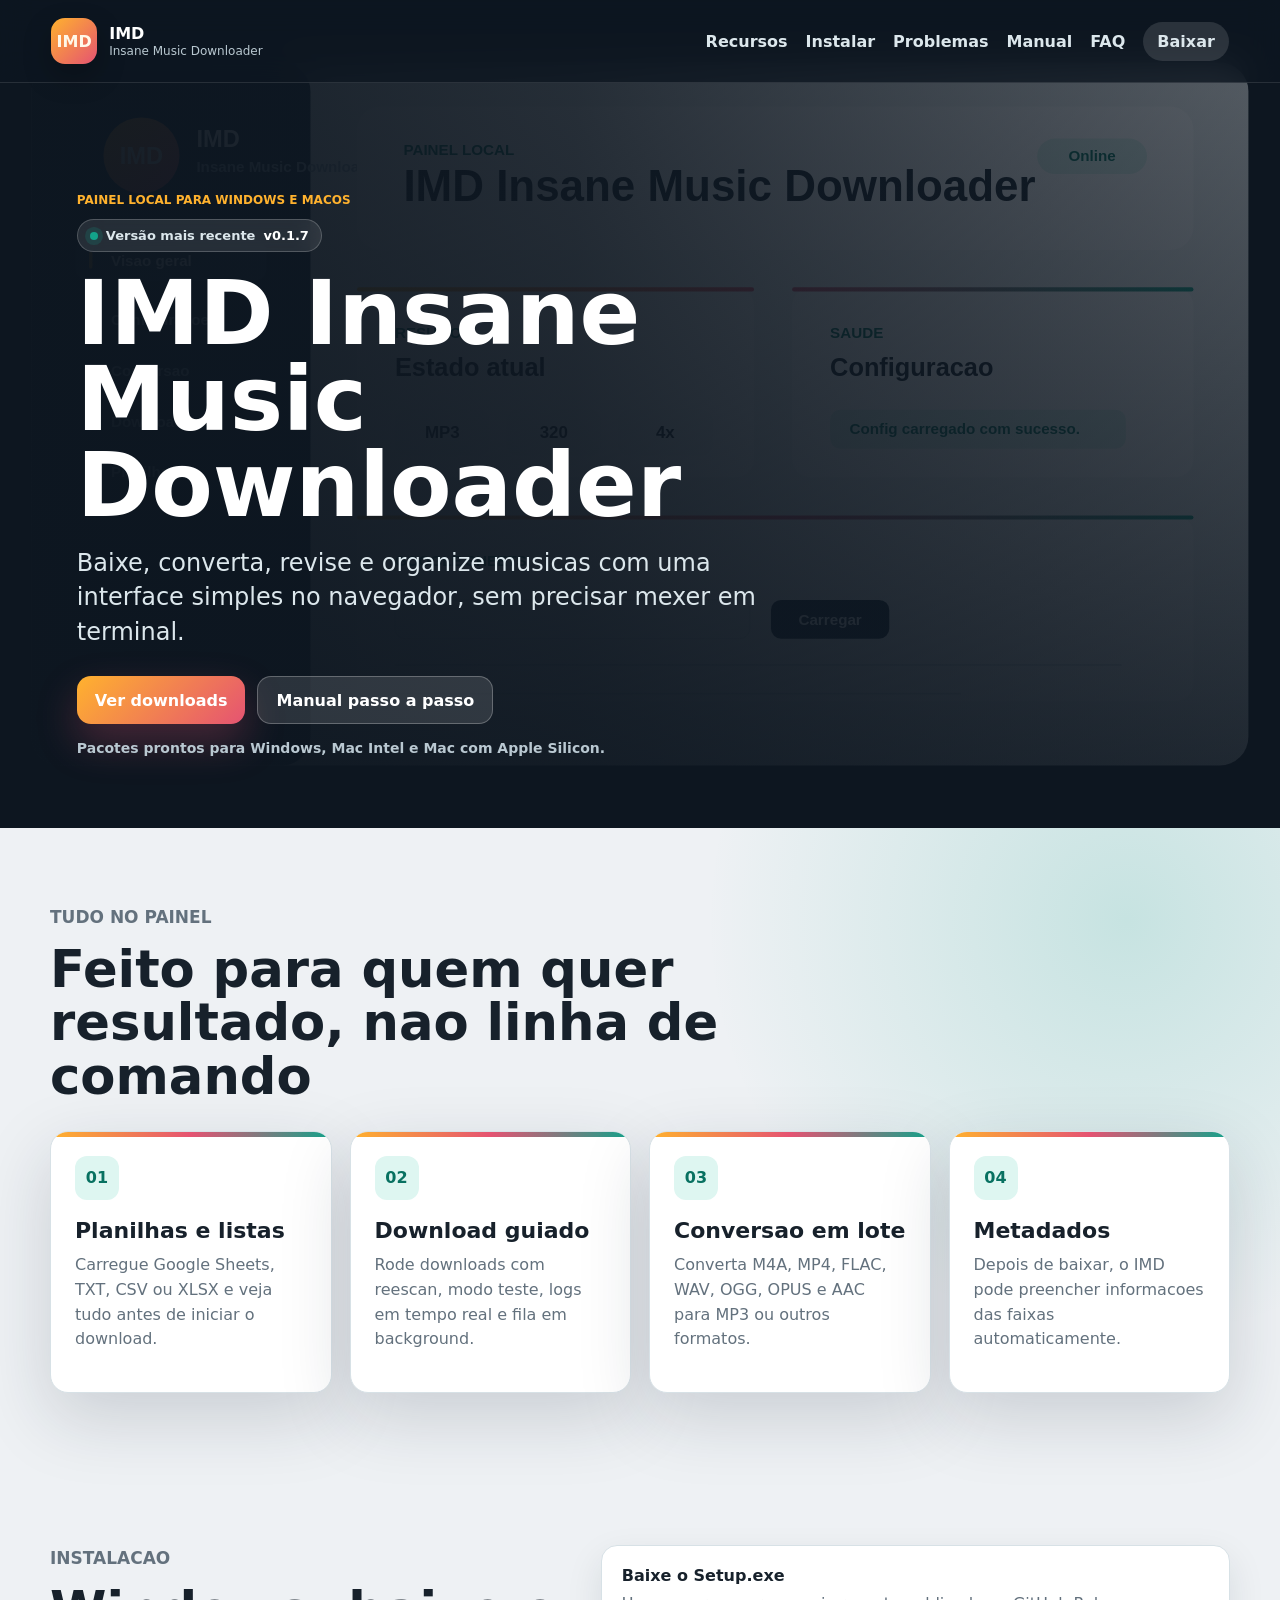
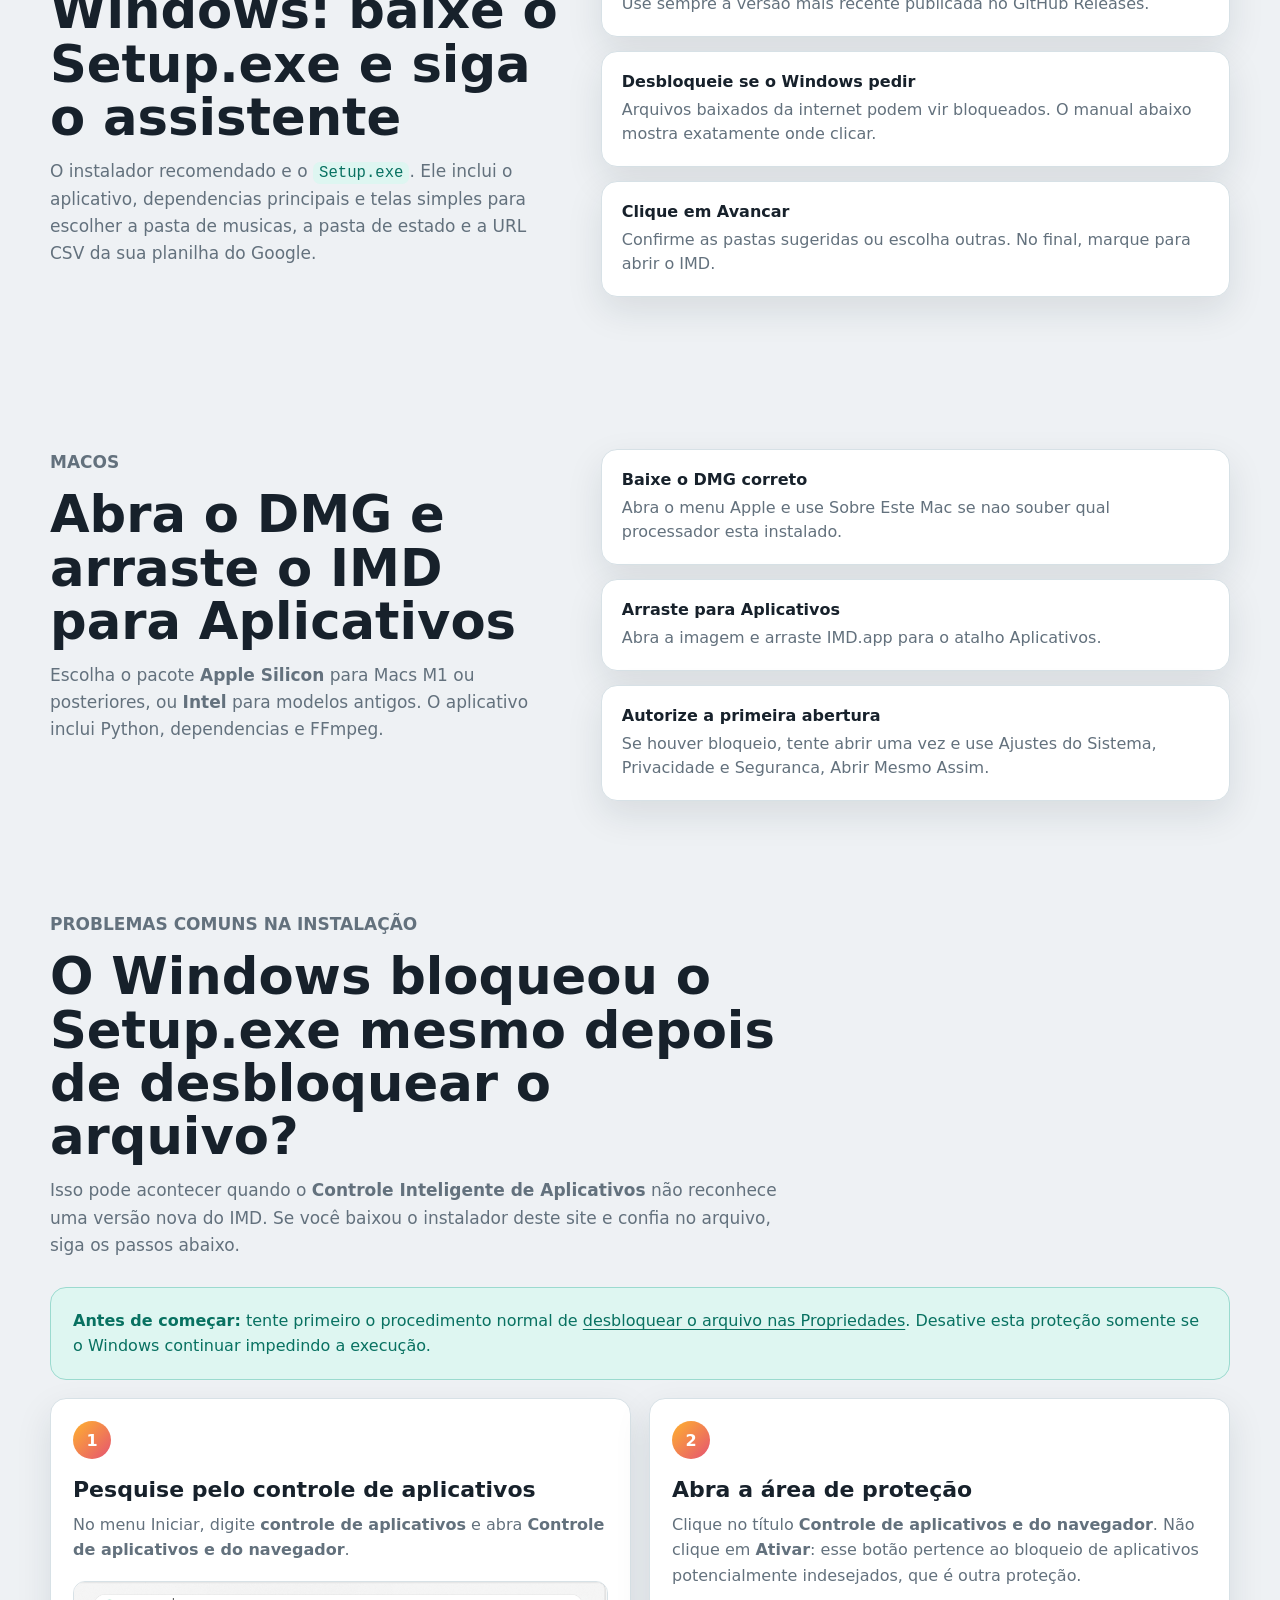
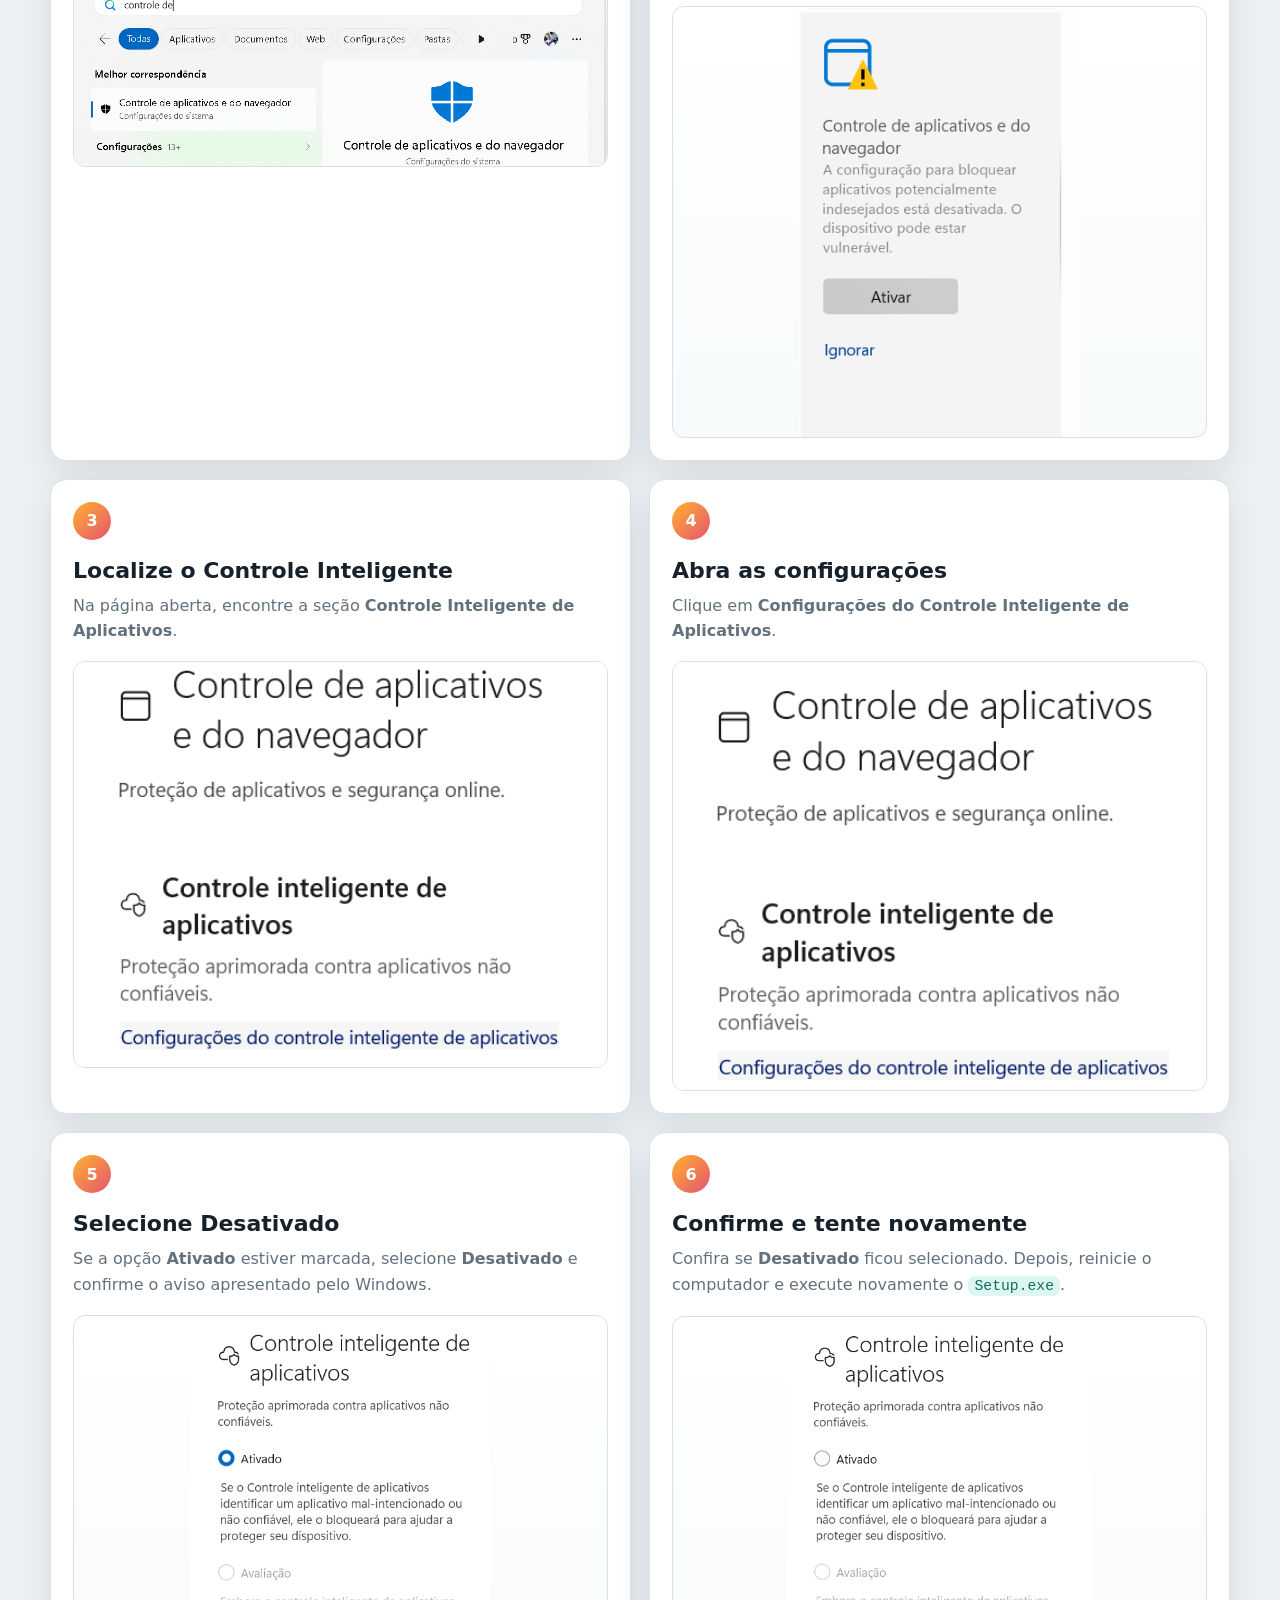
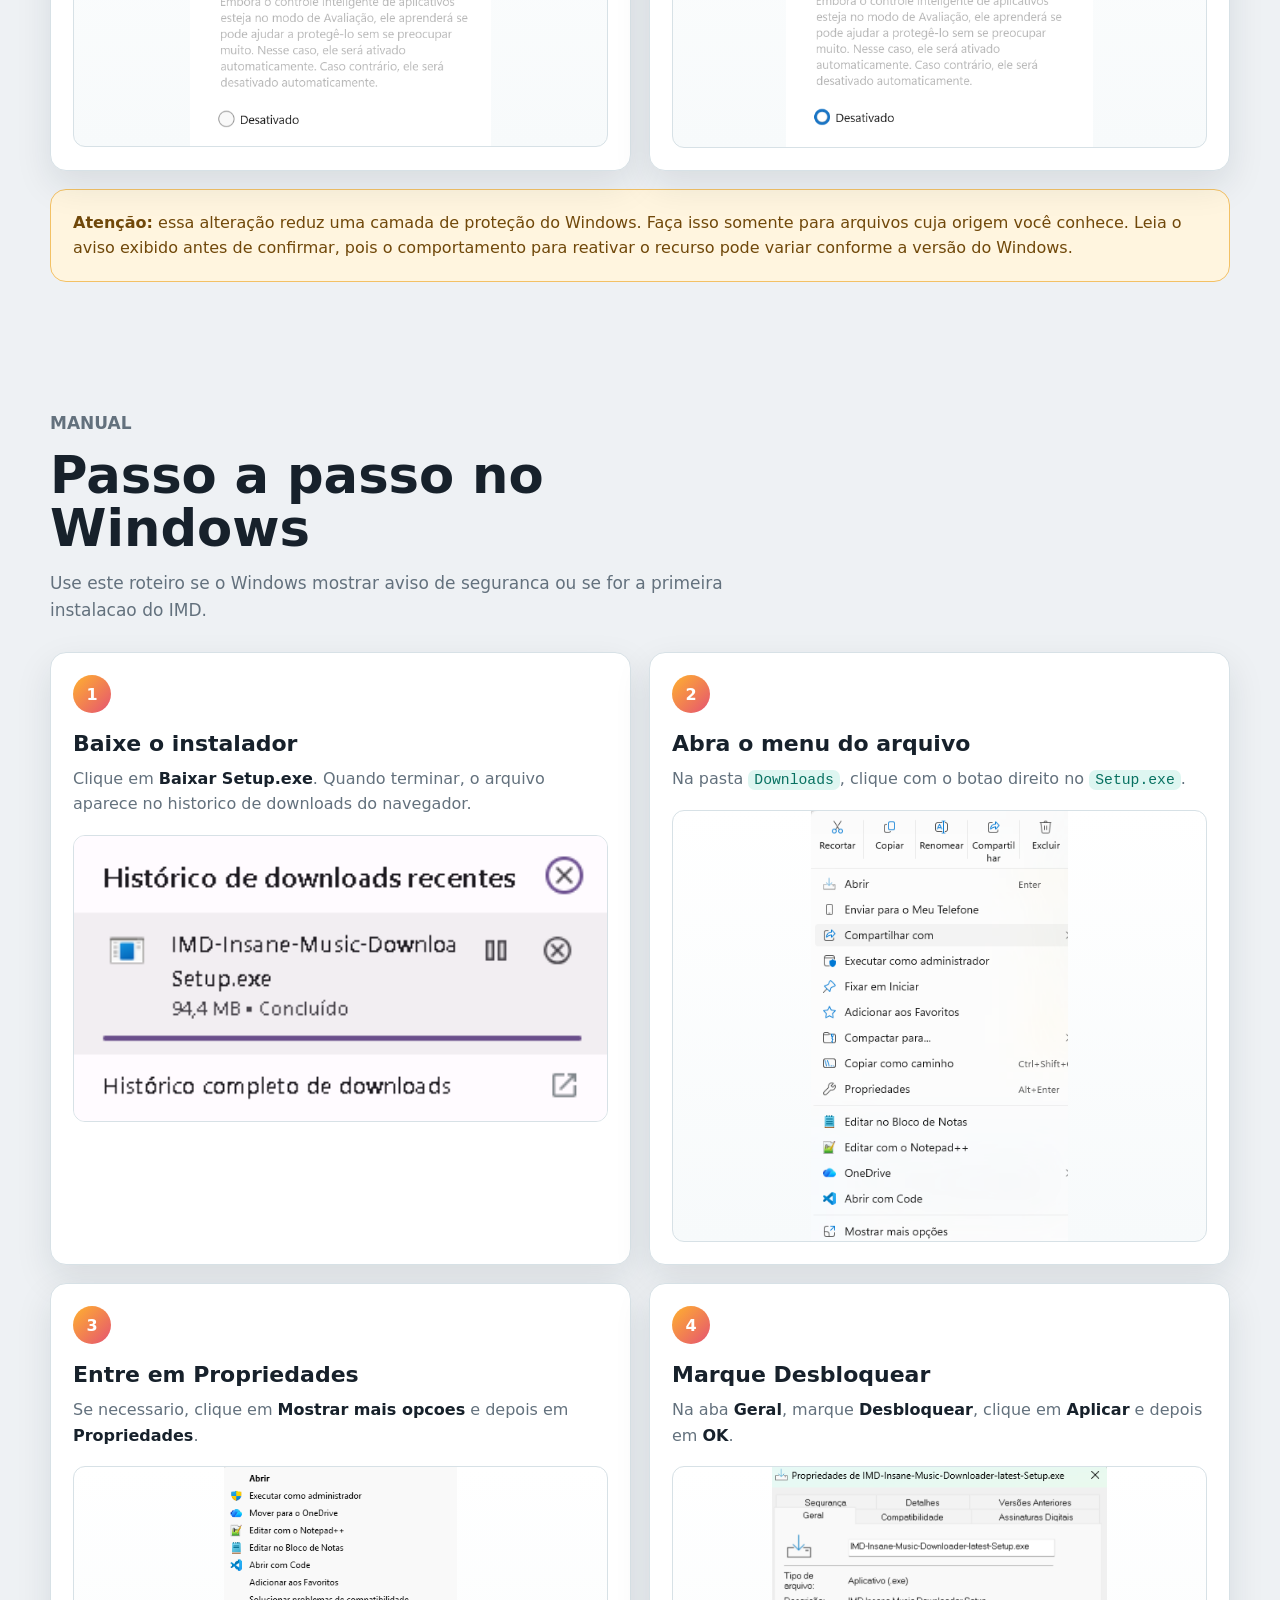
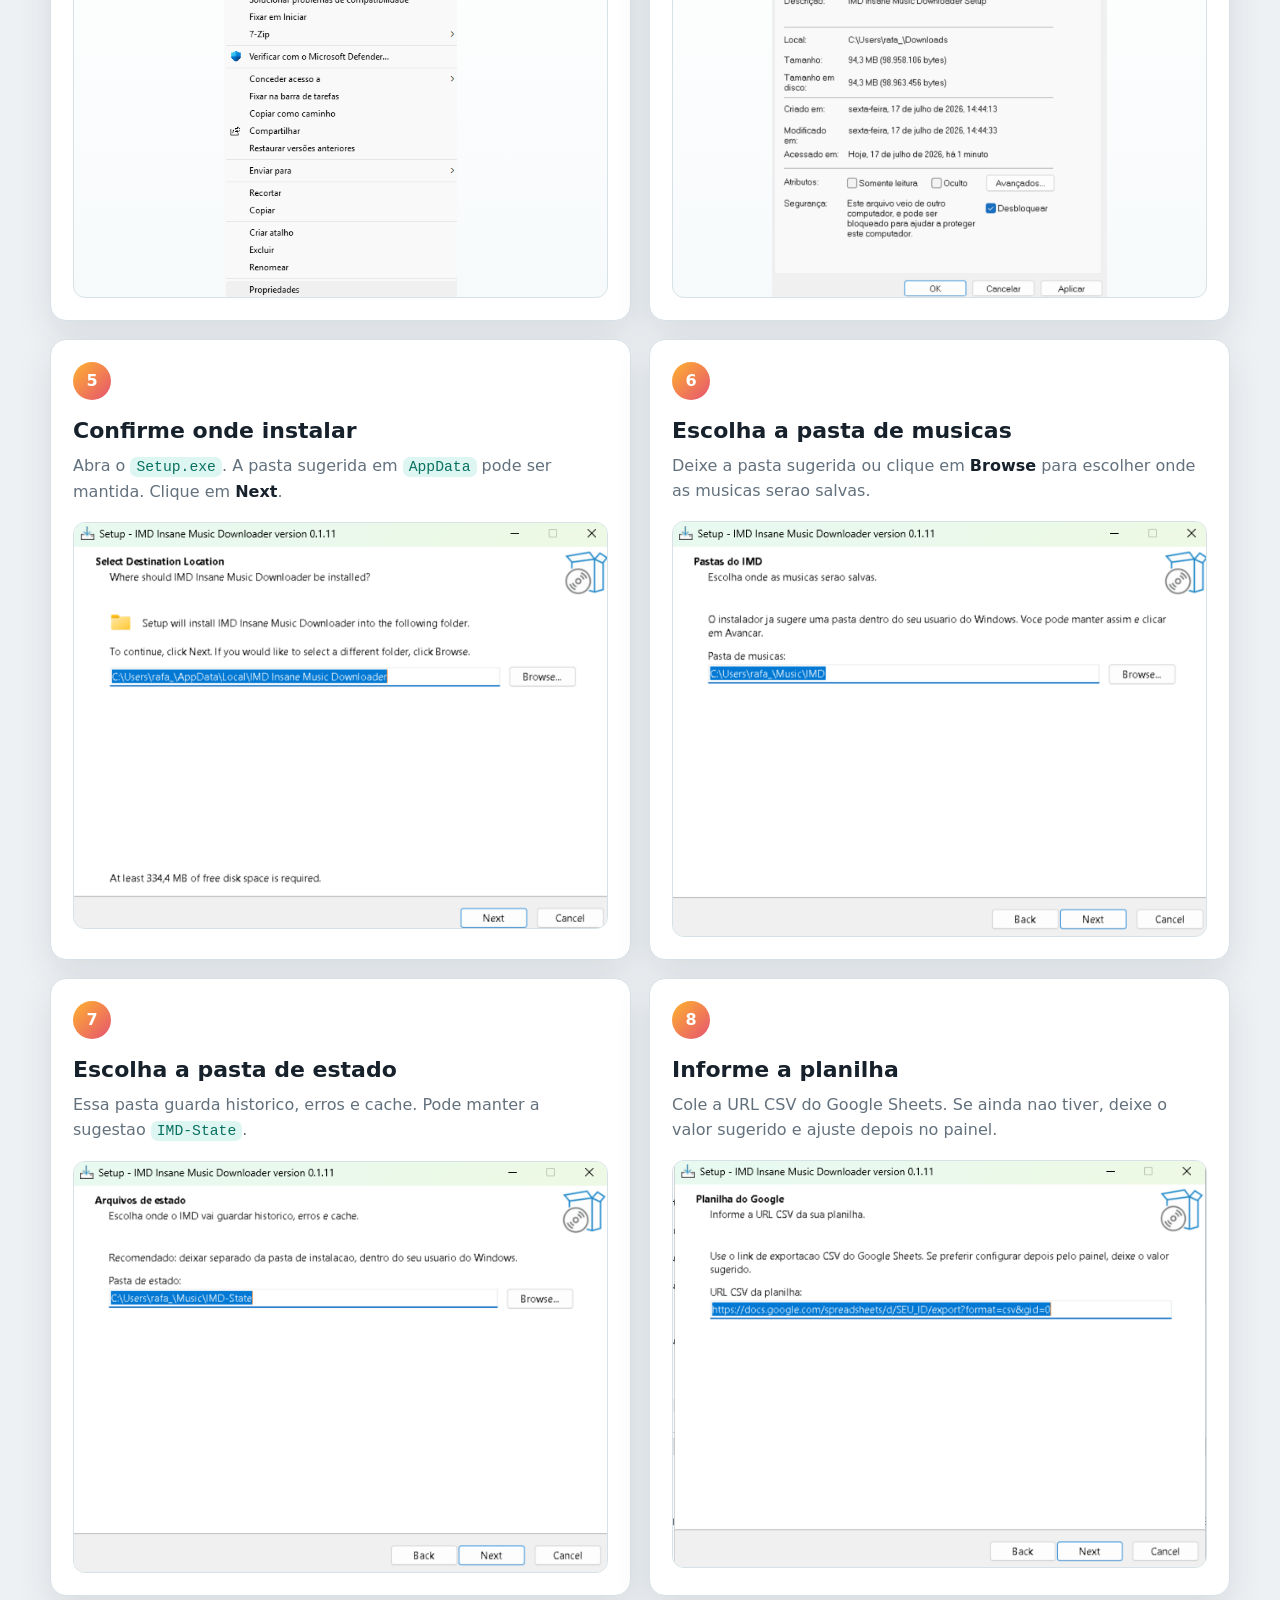
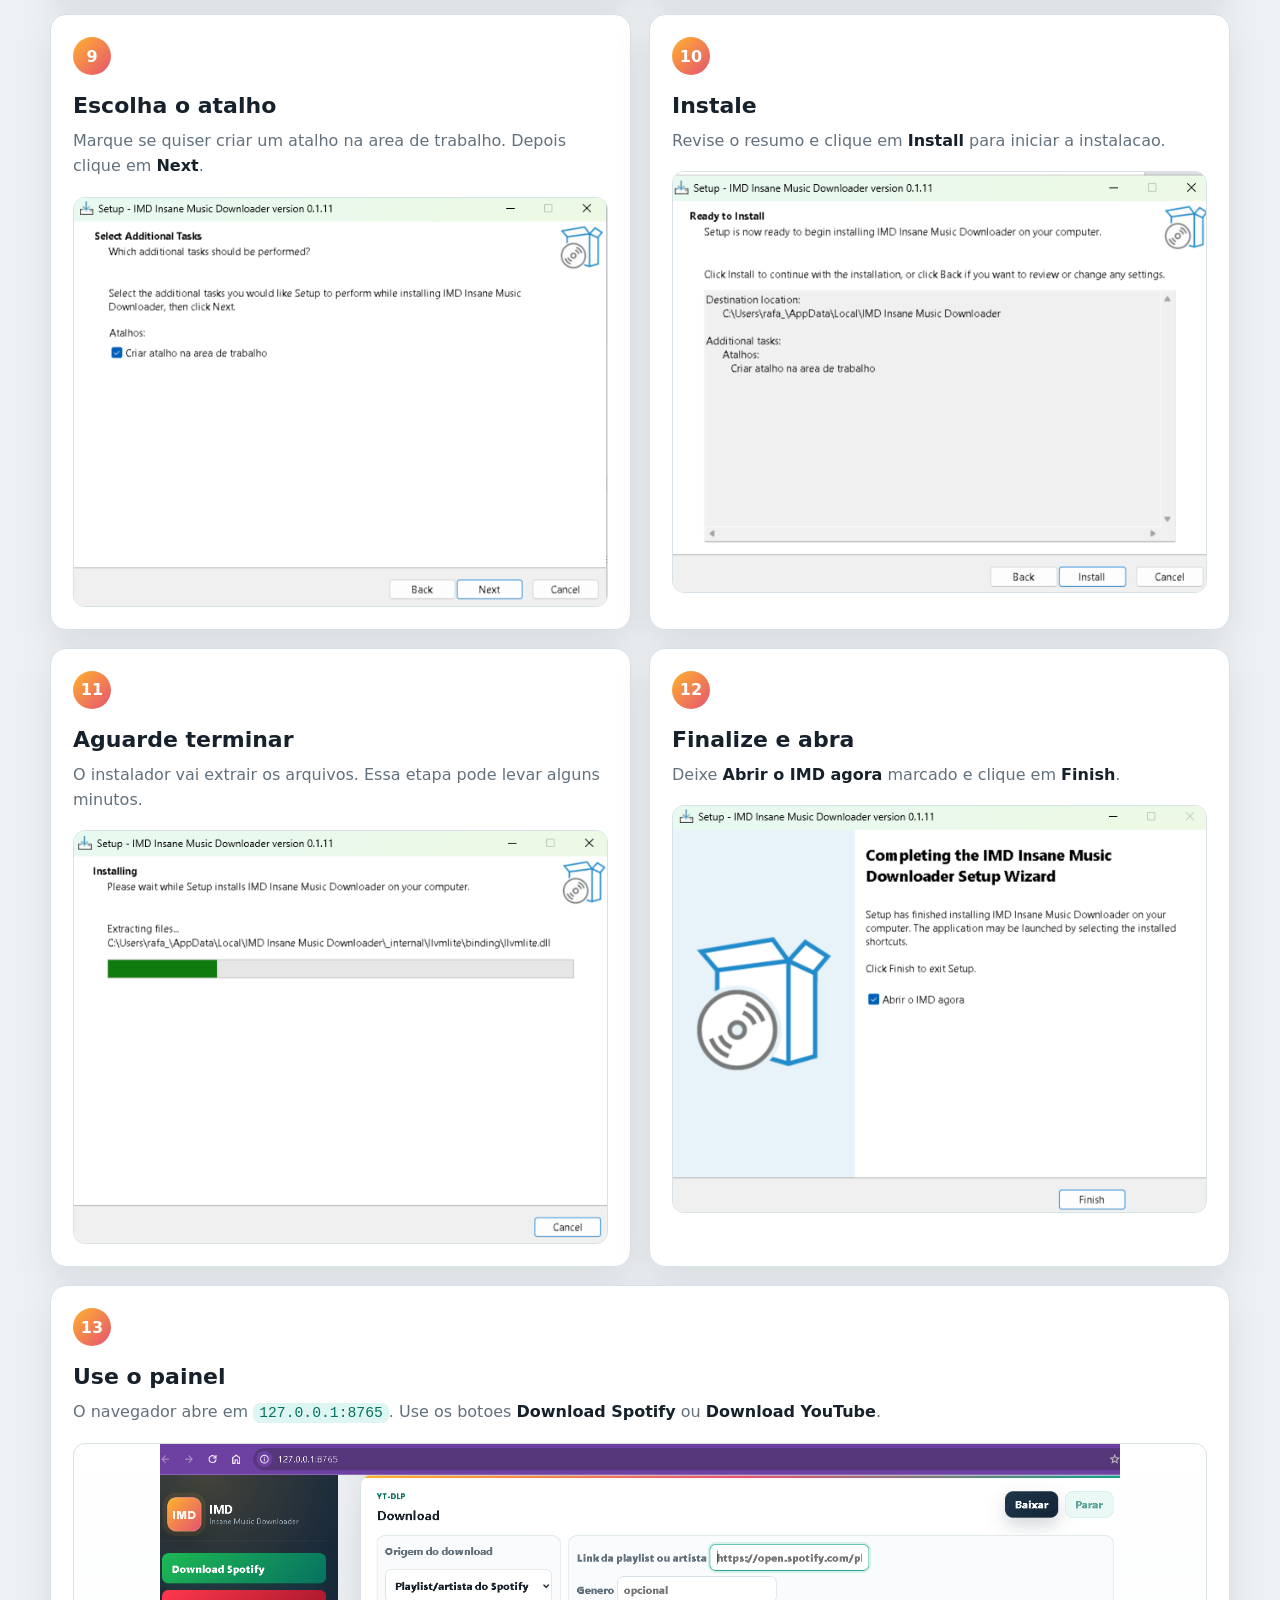
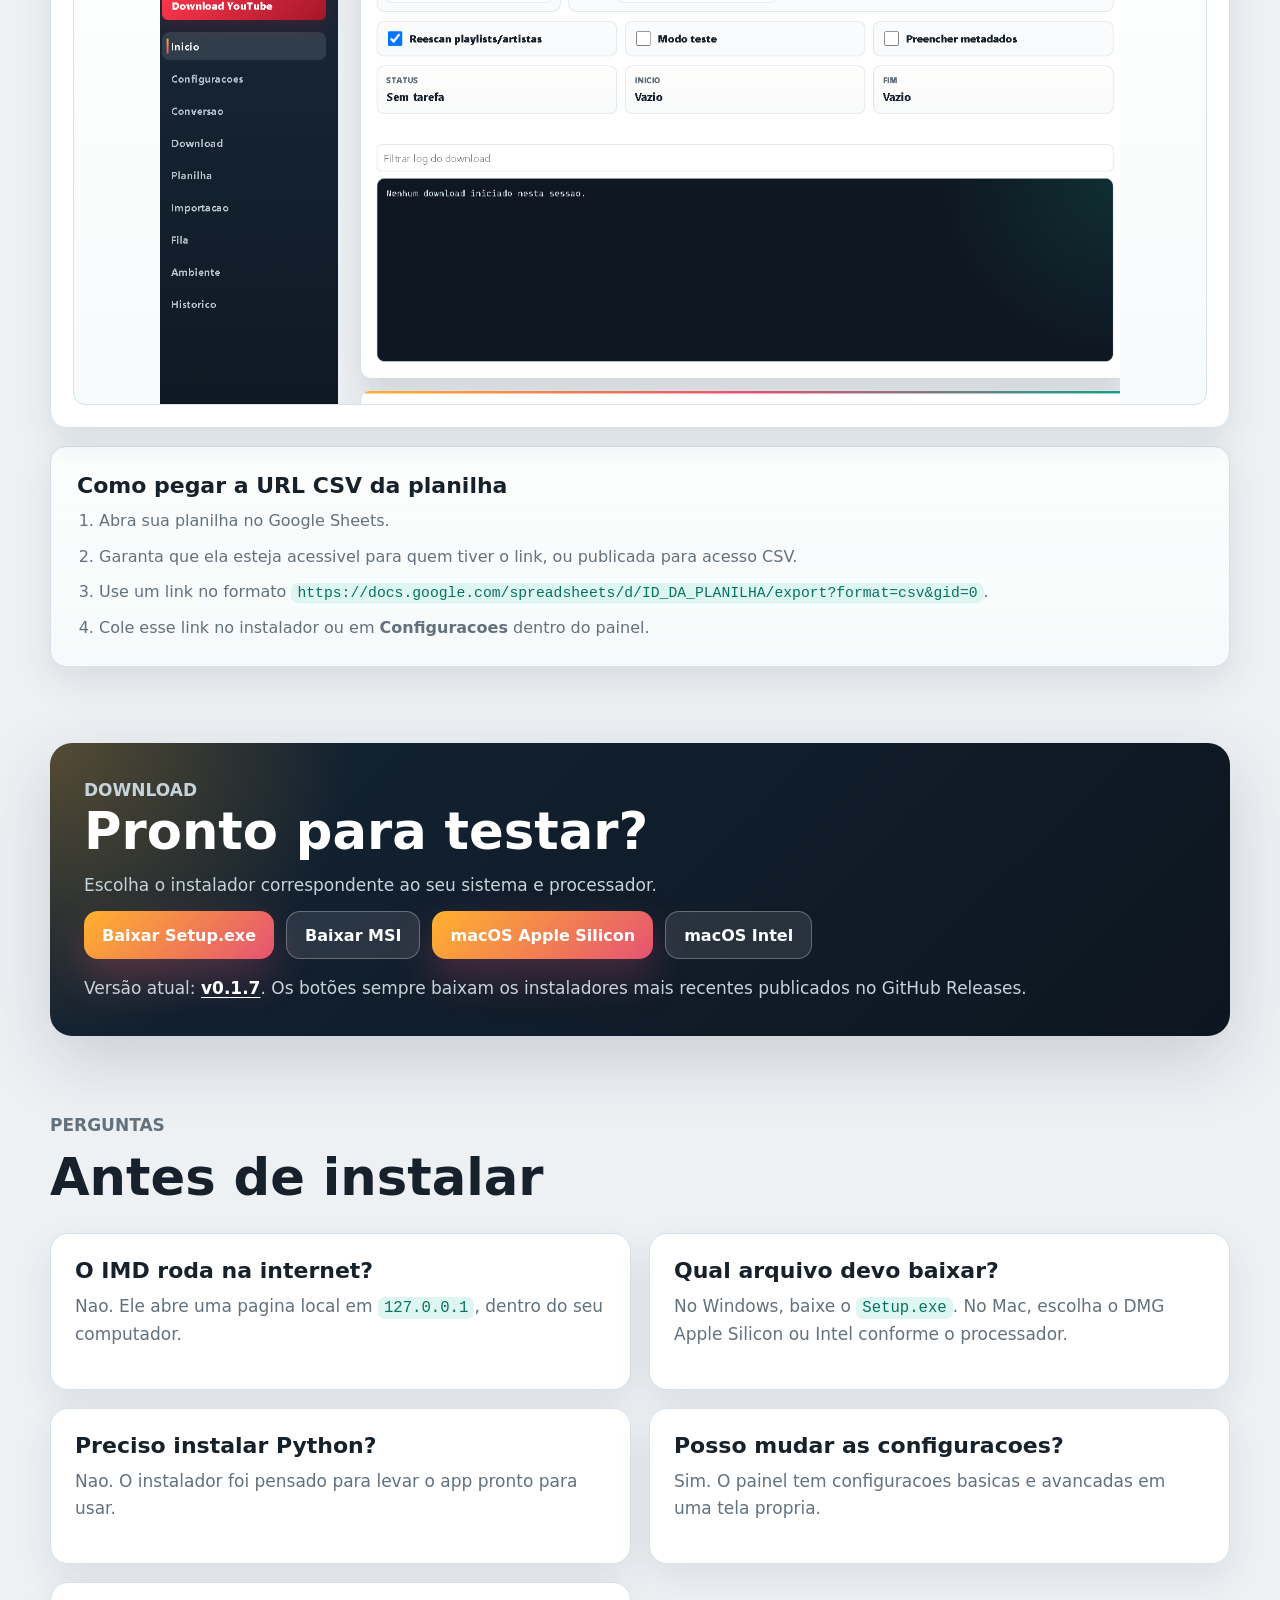
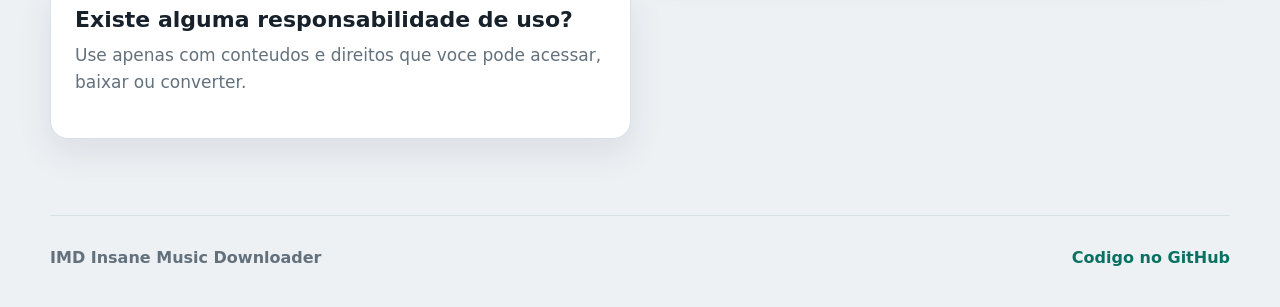
==== commit c33fa54d: "Add unsigned macOS DMG pipeline" ====
--- a/docs/index.html
+++ b/docs/index.html
@@ -36,7 +36,7 @@
         <img class="hero-image" src="assets/panel-preview.svg" alt="Preview do painel local do IMD" />
         <div class="hero-overlay"></div>
         <div class="hero-content">
-          <p class="eyebrow">Painel local para Windows</p>
+          <p class="eyebrow">Painel local para Windows e macOS</p>
           <a class="version-pill" href="https://github.com/rafabios/imd/releases/latest" aria-label="Abrir a versão mais recente no GitHub">
             <span class="version-dot" aria-hidden="true"></span>
             <span>Versão mais recente</span>
@@ -47,10 +47,10 @@
             Baixe, converta, revise e organize musicas com uma interface simples no navegador, sem precisar mexer em terminal.
           </p>
           <div class="hero-actions">
-            <a class="primary-button" href="#download">Baixar Setup.exe</a>
+            <a class="primary-button" href="#download">Ver downloads</a>
             <a class="secondary-button" href="#manual">Manual passo a passo</a>
           </div>
-          <p class="hero-note">Instala por usuario, configura suas pastas e abre o painel local automaticamente.</p>
+          <p class="hero-note">Pacotes prontos para Windows, Mac Intel e Mac com Apple Silicon.</p>
         </div>
       </section>
 
@@ -86,7 +86,7 @@
       <section id="install" class="section install-section">
         <div class="install-copy">
           <p class="eyebrow">Instalacao</p>
-          <h2>Baixe o Setup.exe e siga o assistente</h2>
+          <h2>Windows: baixe o Setup.exe e siga o assistente</h2>
           <p>
             O instalador recomendado e o <code>Setup.exe</code>. Ele inclui o aplicativo, dependencias principais e telas simples para escolher a pasta de musicas, a pasta de estado e a URL CSV da sua planilha do Google.
           </p>
@@ -103,6 +103,30 @@
           <li>
             <strong>Clique em Avancar</strong>
             <span>Confirme as pastas sugeridas ou escolha outras. No final, marque para abrir o IMD.</span>
+          </li>
+        </ol>
+      </section>
+
+      <section id="install-macos" class="section install-section">
+        <div class="install-copy">
+          <p class="eyebrow">macOS</p>
+          <h2>Abra o DMG e arraste o IMD para Aplicativos</h2>
+          <p>
+            Escolha o pacote <strong>Apple Silicon</strong> para Macs M1 ou posteriores, ou <strong>Intel</strong> para modelos antigos. O aplicativo inclui Python, dependencias e FFmpeg.
+          </p>
+        </div>
+        <ol class="step-list">
+          <li>
+            <strong>Baixe o DMG correto</strong>
+            <span>Abra o menu Apple e use Sobre Este Mac se nao souber qual processador esta instalado.</span>
+          </li>
+          <li>
+            <strong>Arraste para Aplicativos</strong>
+            <span>Abra a imagem e arraste IMD.app para o atalho Aplicativos.</span>
+          </li>
+          <li>
+            <strong>Autorize a primeira abertura</strong>
+            <span>Se houver bloqueio, tente abrir uma vez e use Ajustes do Sistema, Privacidade e Seguranca, Abrir Mesmo Assim.</span>
           </li>
         </ol>
       </section>
@@ -307,7 +331,7 @@
         <div>
           <p class="eyebrow">Download</p>
           <h2>Pronto para testar?</h2>
-          <p>Para uso normal, baixe o Setup.exe. O MSI continua disponivel para instalacao tecnica ou automatizada.</p>
+          <p>Escolha o instalador correspondente ao seu sistema e processador.</p>
         </div>
         <div class="download-actions">
           <a
@@ -322,6 +346,18 @@
           >
             Baixar MSI
           </a>
+          <a
+            class="primary-button"
+            href="https://github.com/rafabios/imd/releases/latest/download/IMD-Insane-Music-Downloader-latest-macOS-Apple-Silicon.dmg"
+          >
+            macOS Apple Silicon
+          </a>
+          <a
+            class="secondary-button light-button"
+            href="https://github.com/rafabios/imd/releases/latest/download/IMD-Insane-Music-Downloader-latest-macOS-Intel.dmg"
+          >
+            macOS Intel
+          </a>
         </div>
         <p class="download-placeholder">
           Versão atual: <a href="https://github.com/rafabios/imd/releases/latest"><strong data-latest-version>v0.1.7</strong></a>. Os botões sempre baixam os instaladores mais recentes publicados no GitHub Releases.
@@ -340,7 +376,7 @@
           </article>
           <article>
             <h3>Qual arquivo devo baixar?</h3>
-            <p>Baixe o <code>Setup.exe</code>. Ele tem assistente de instalacao e configuracao inicial.</p>
+            <p>No Windows, baixe o <code>Setup.exe</code>. No Mac, escolha o DMG Apple Silicon ou Intel conforme o processador.</p>
           </article>
           <article>
             <h3>Preciso instalar Python?</h3>
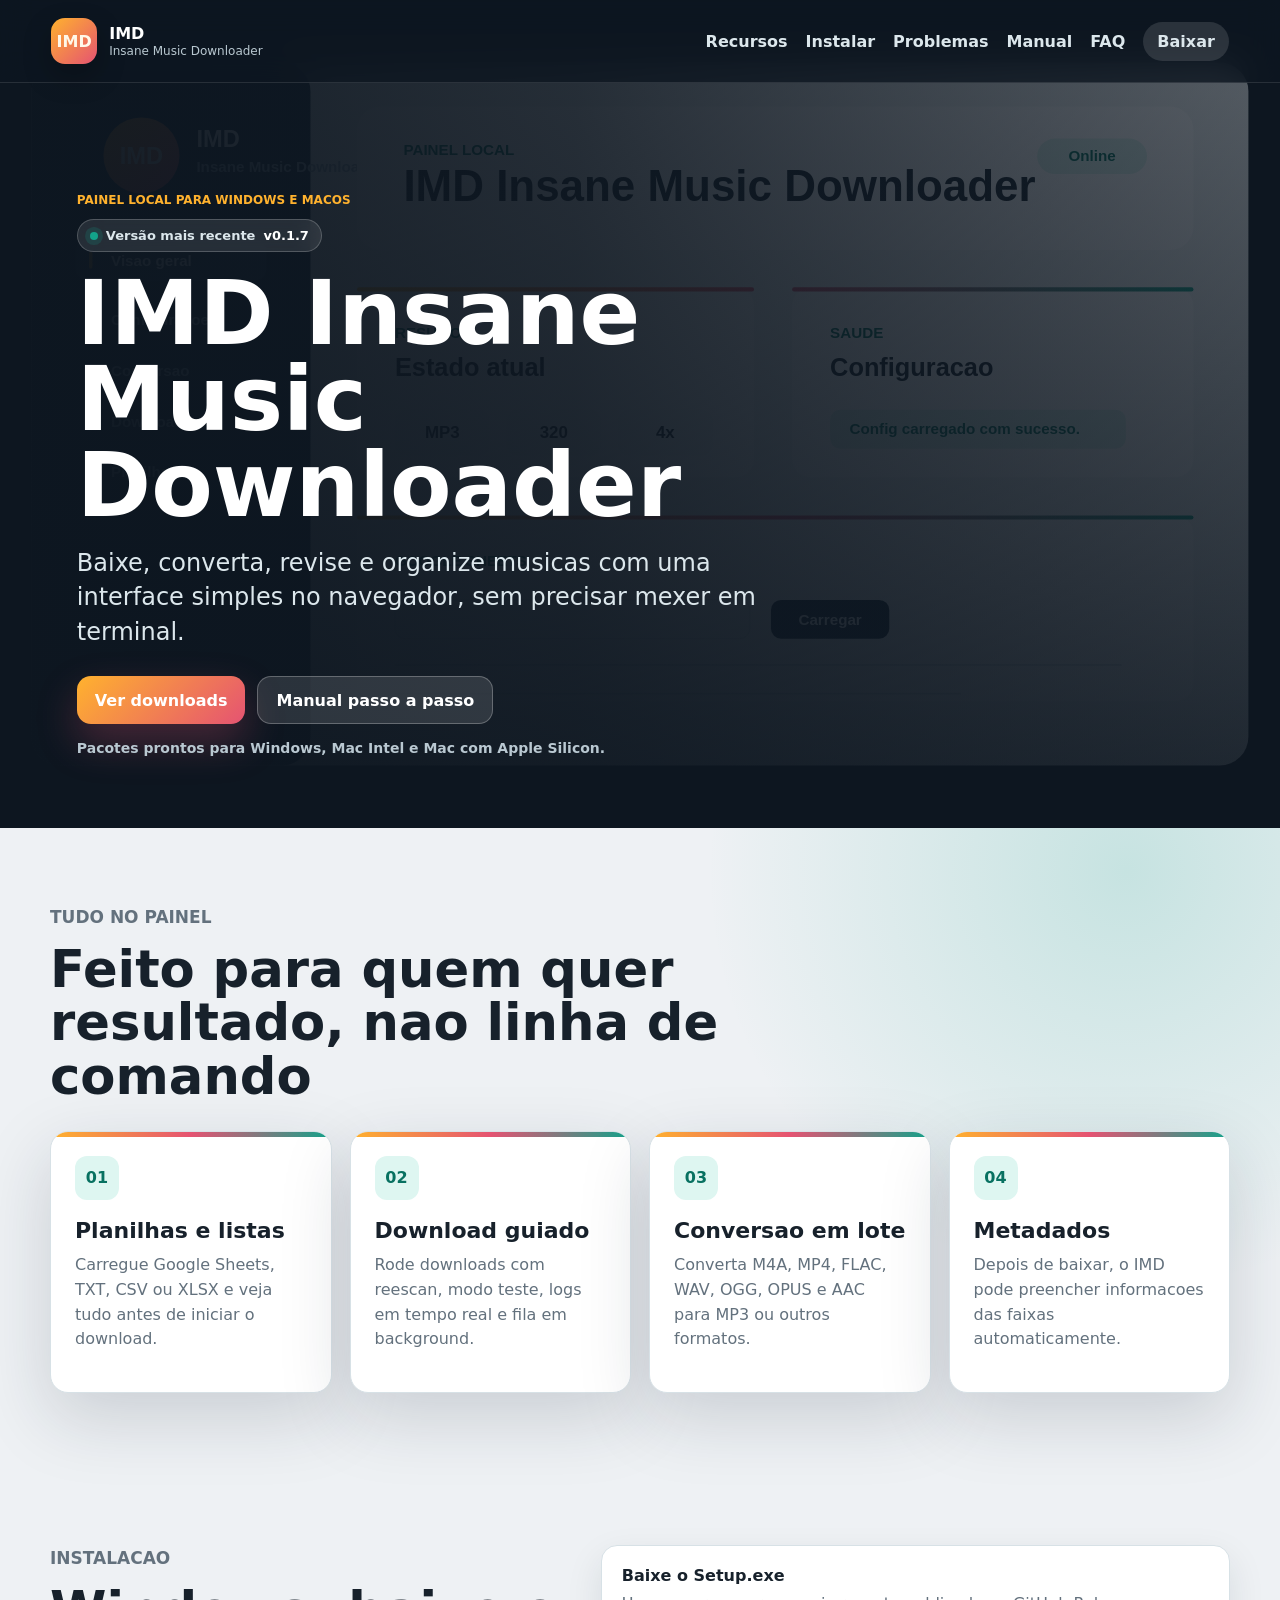
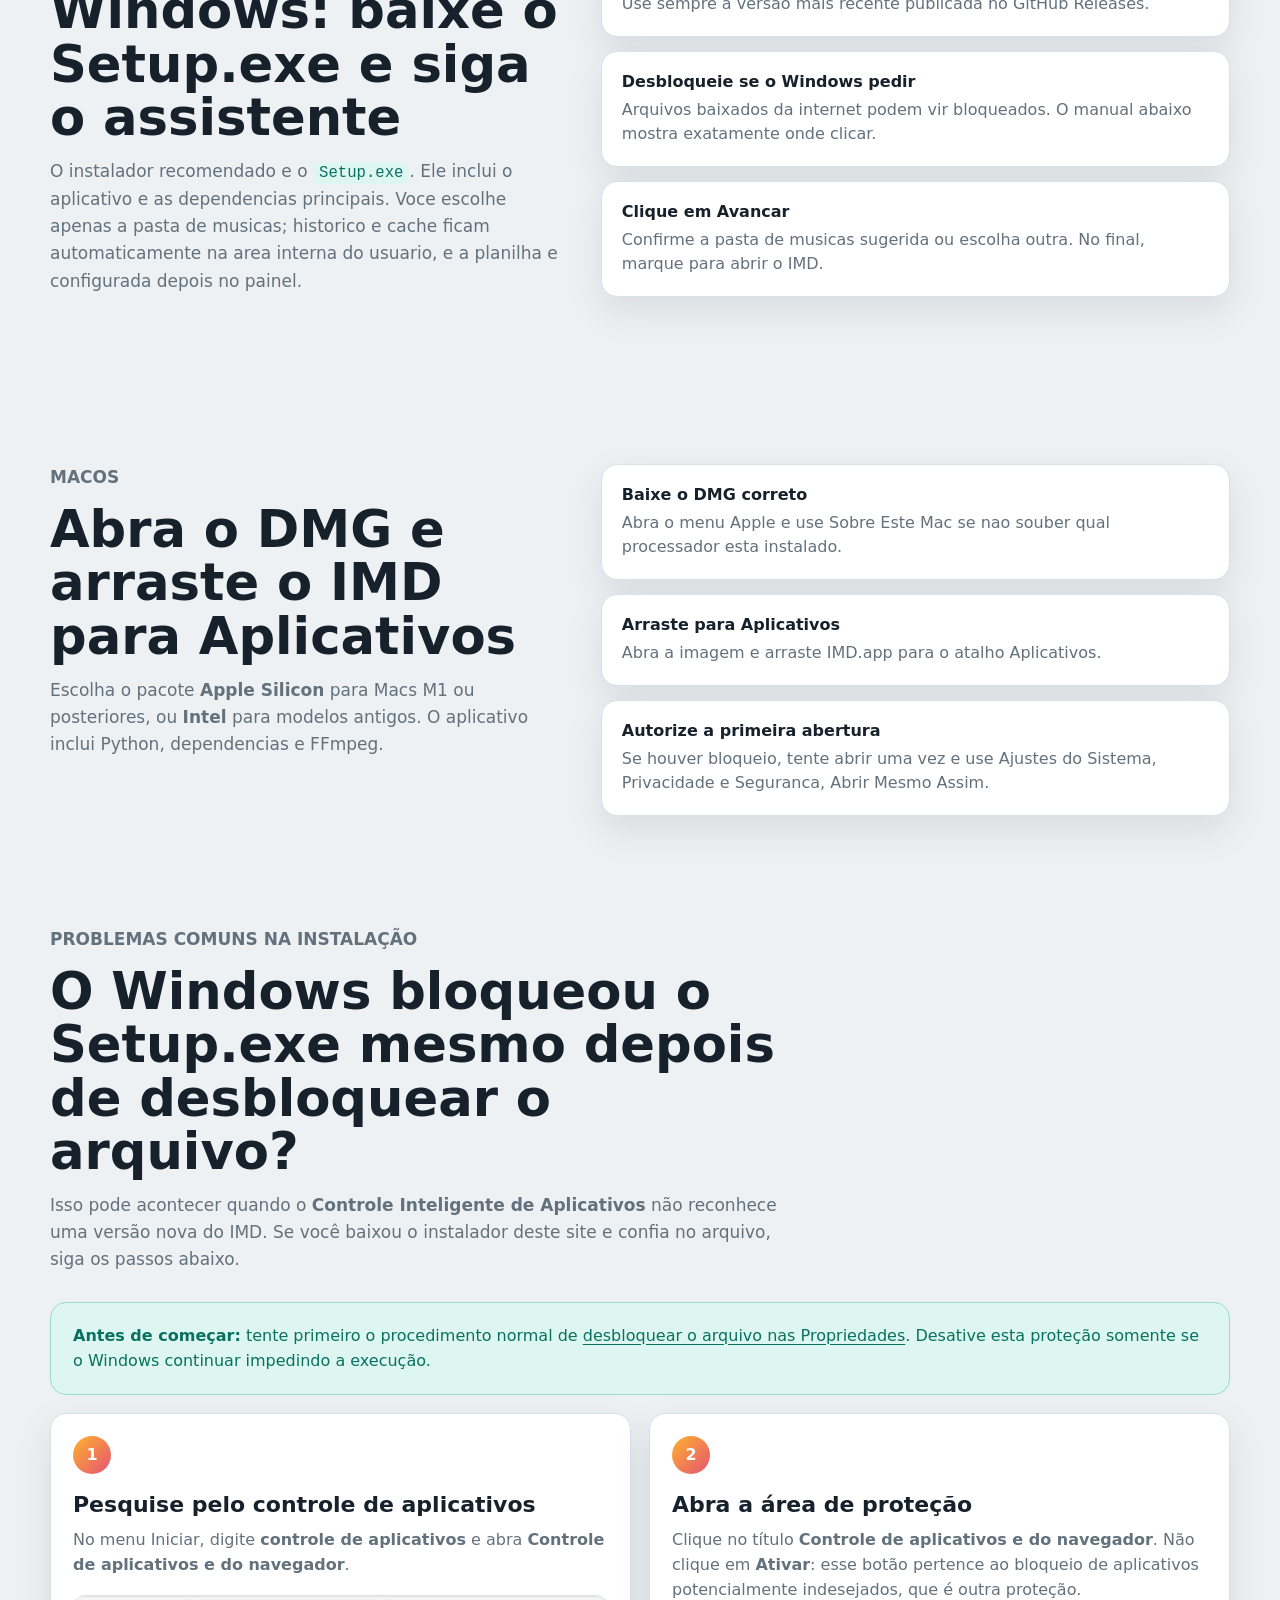
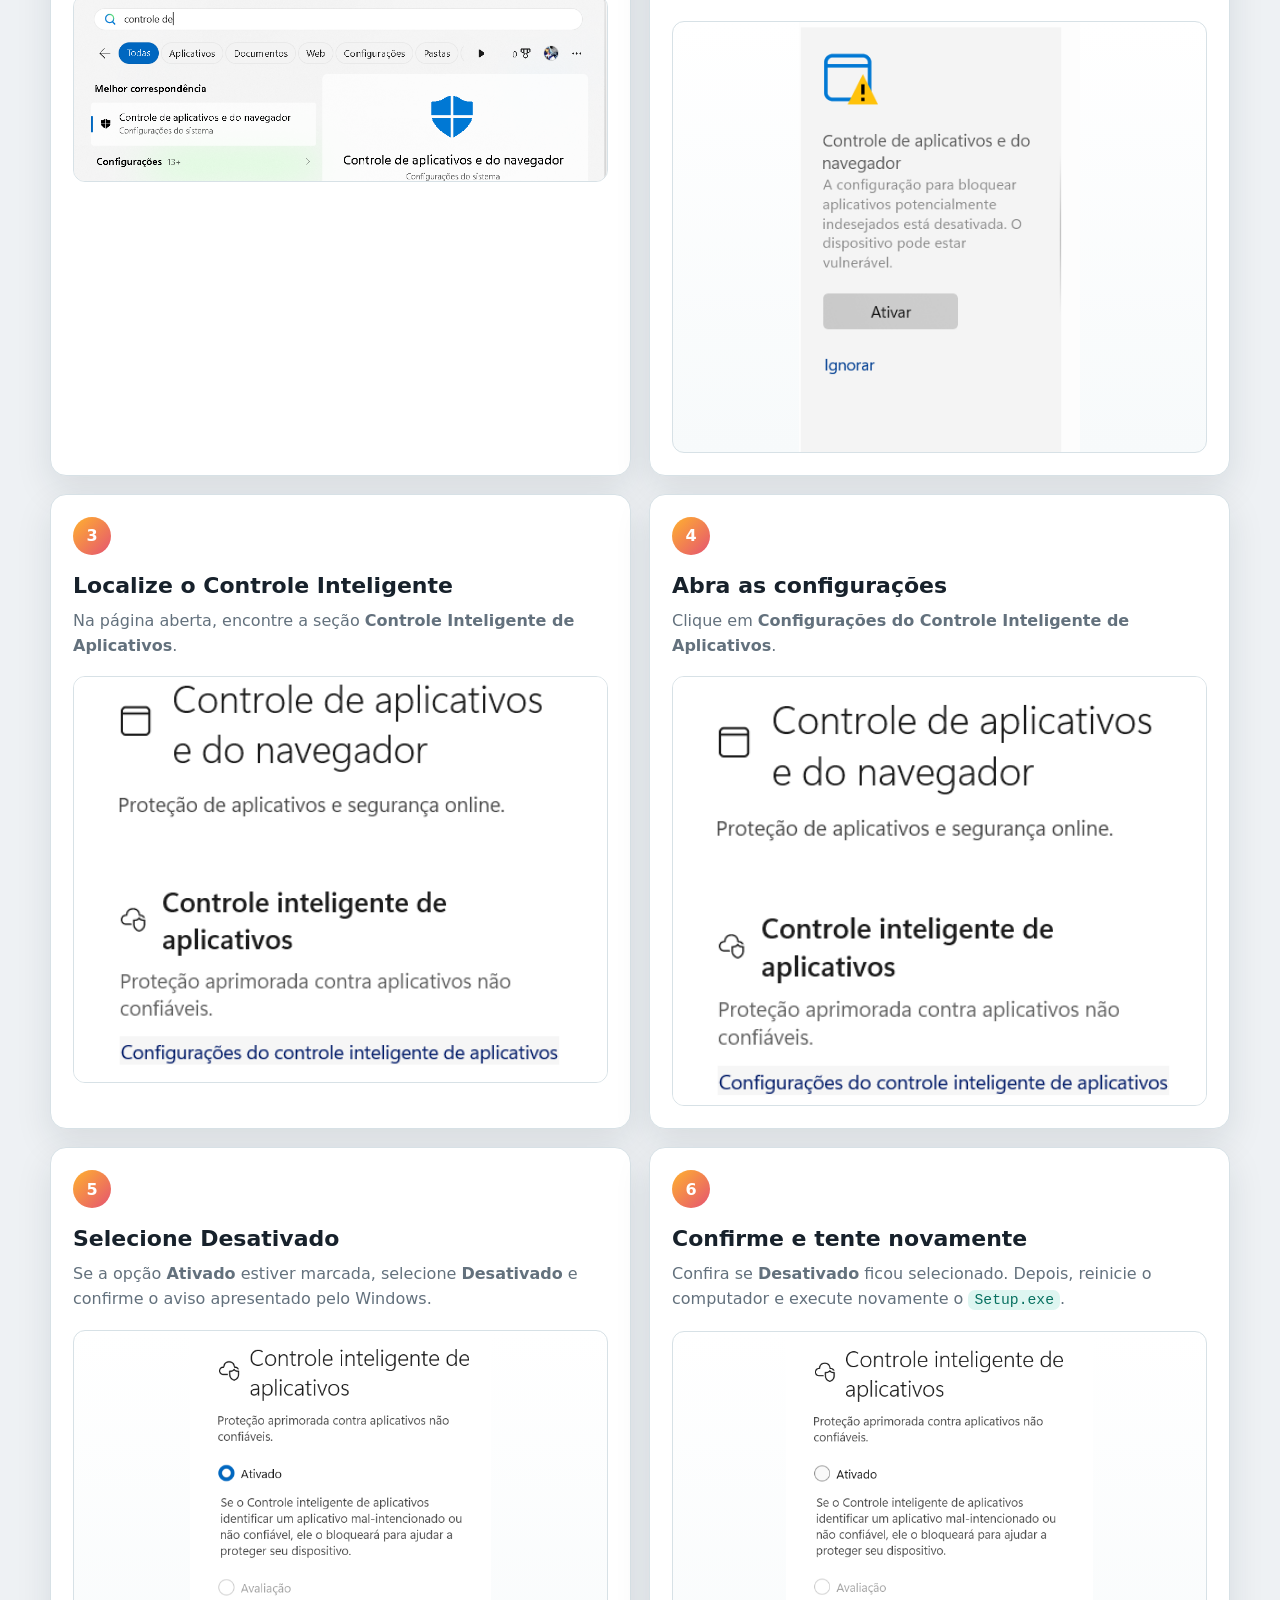
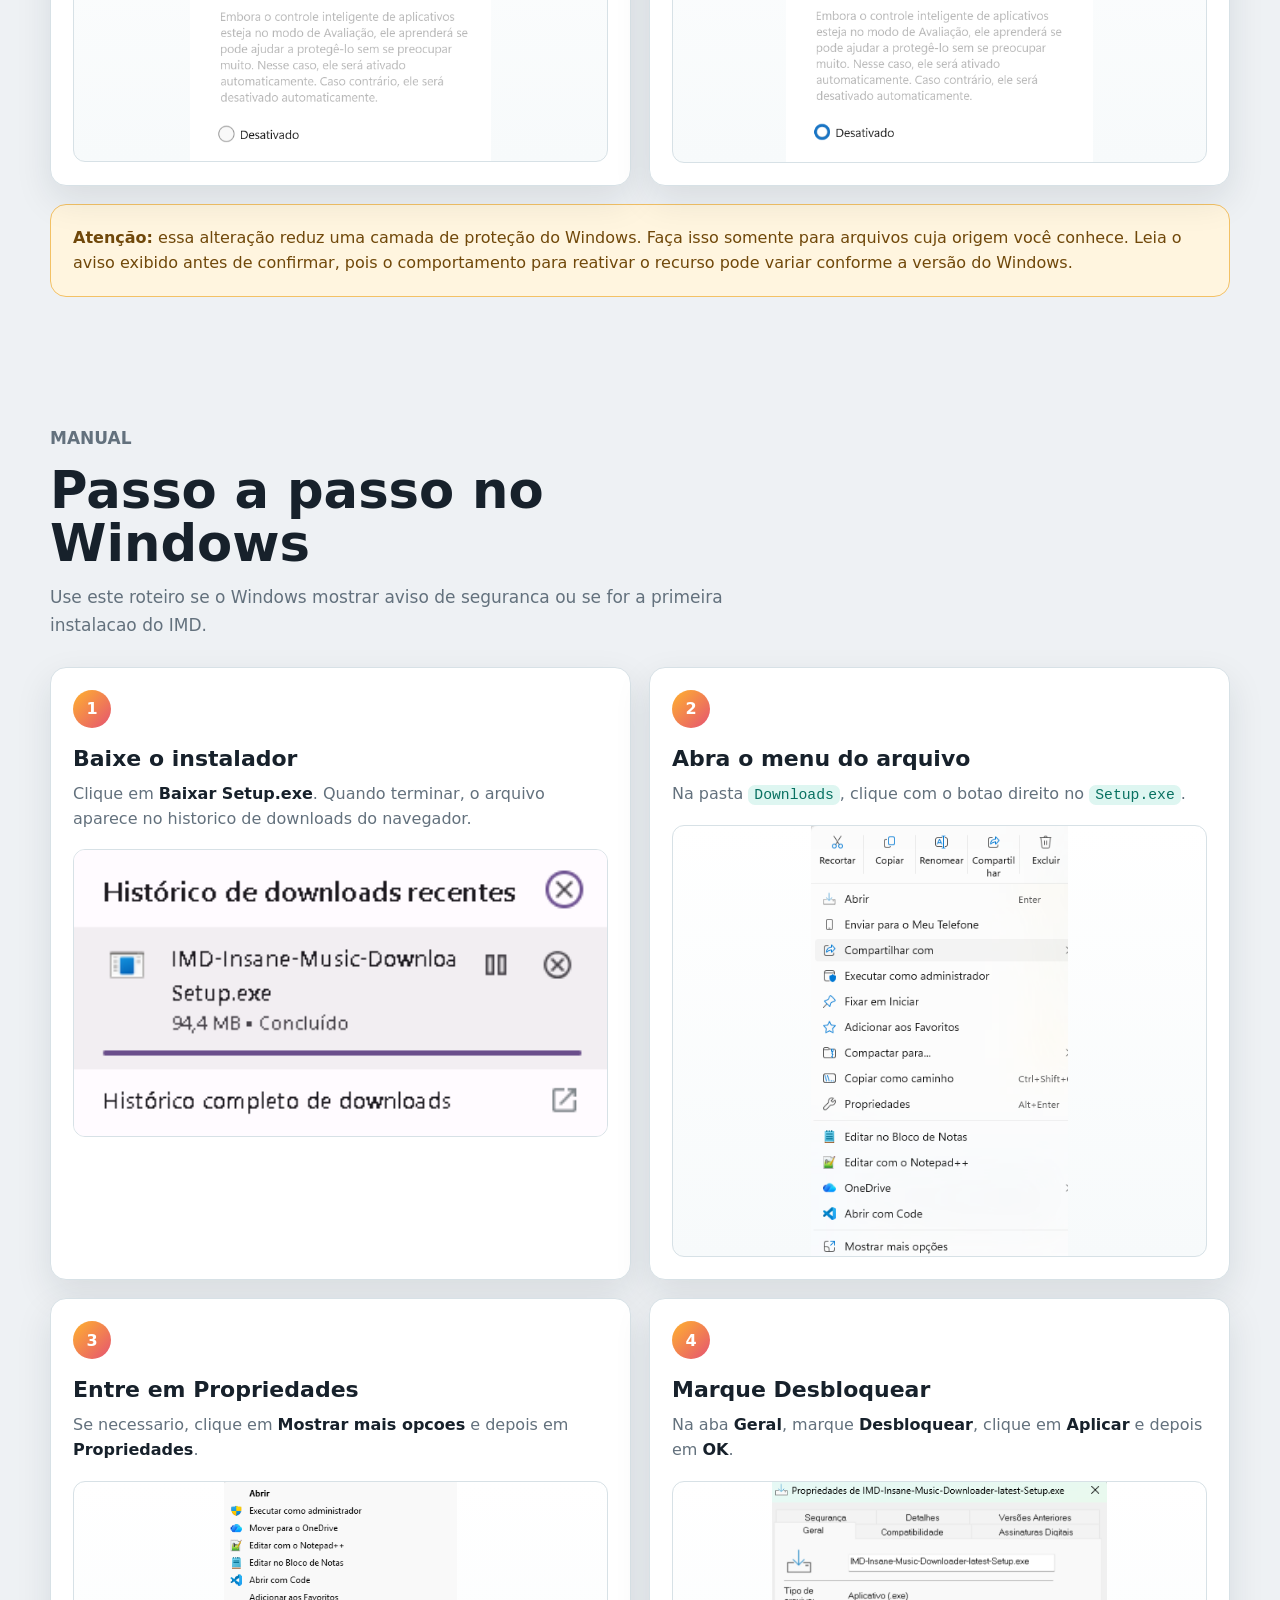
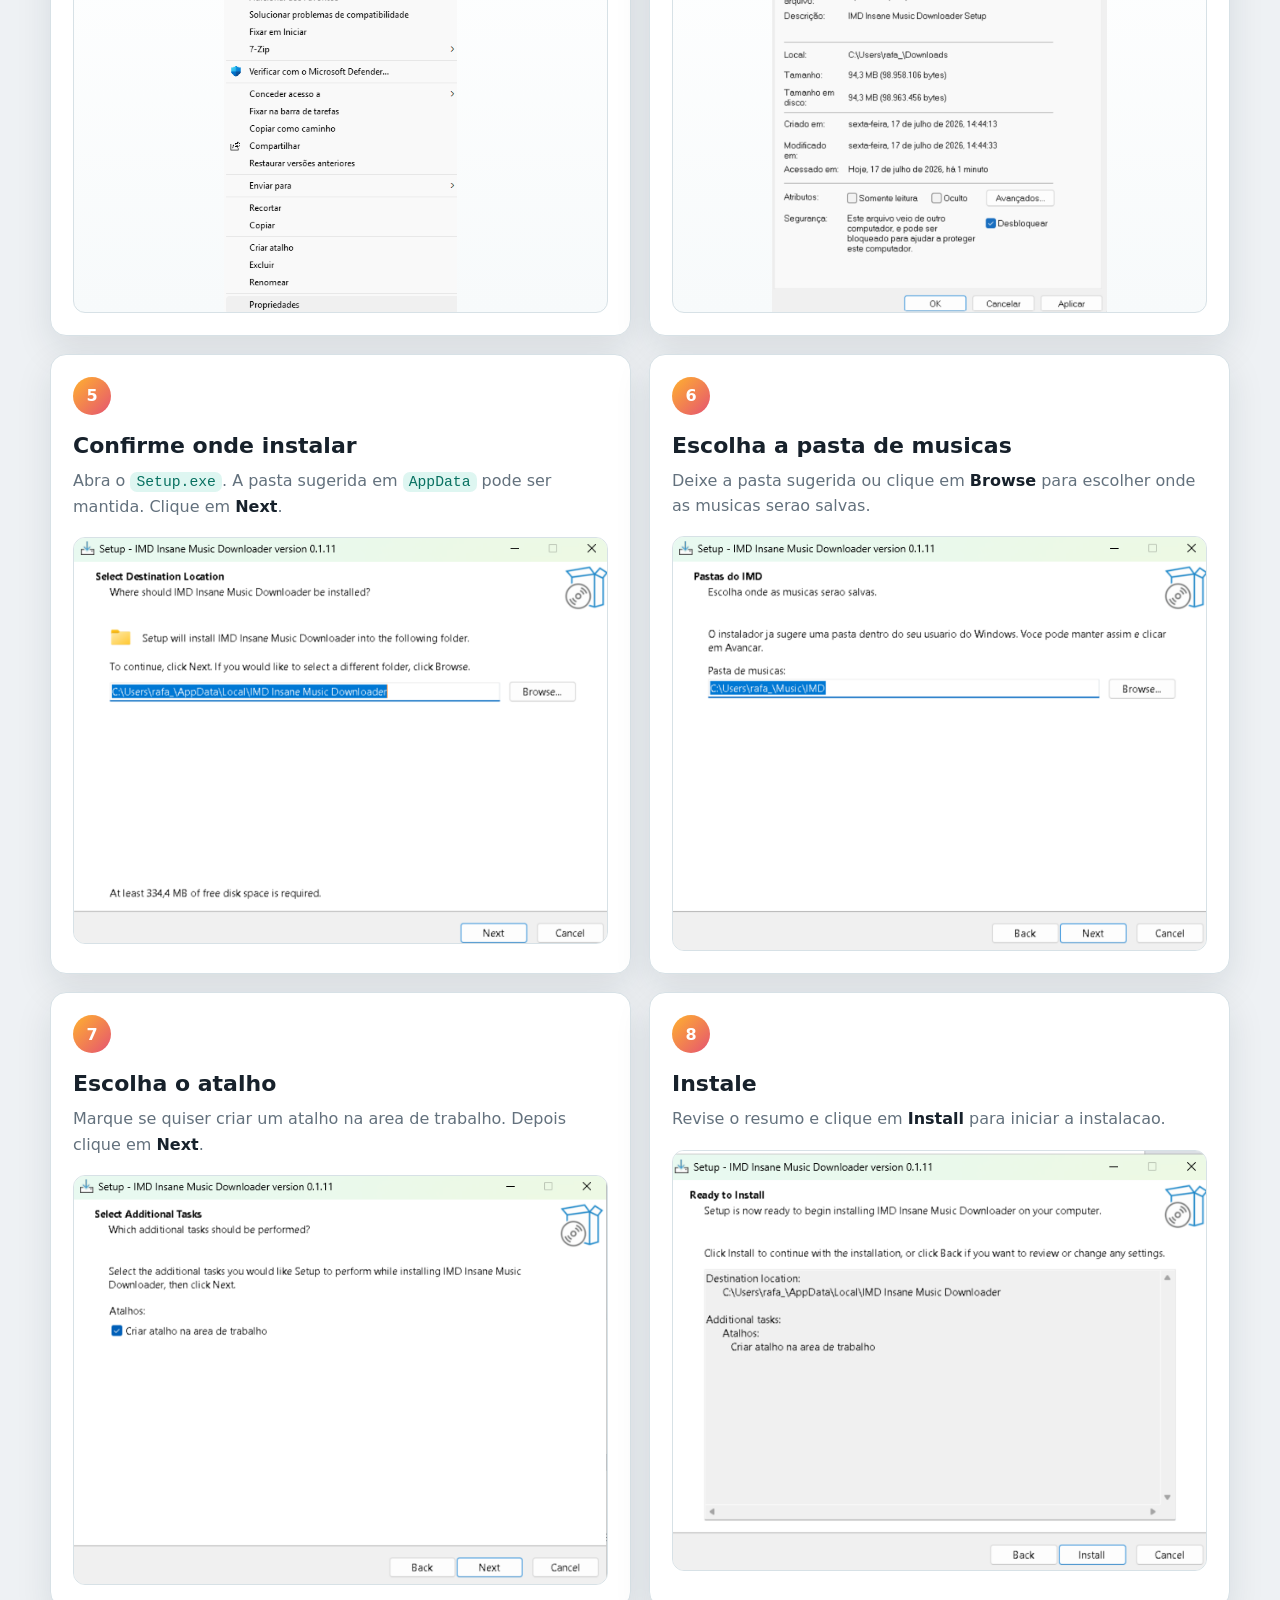
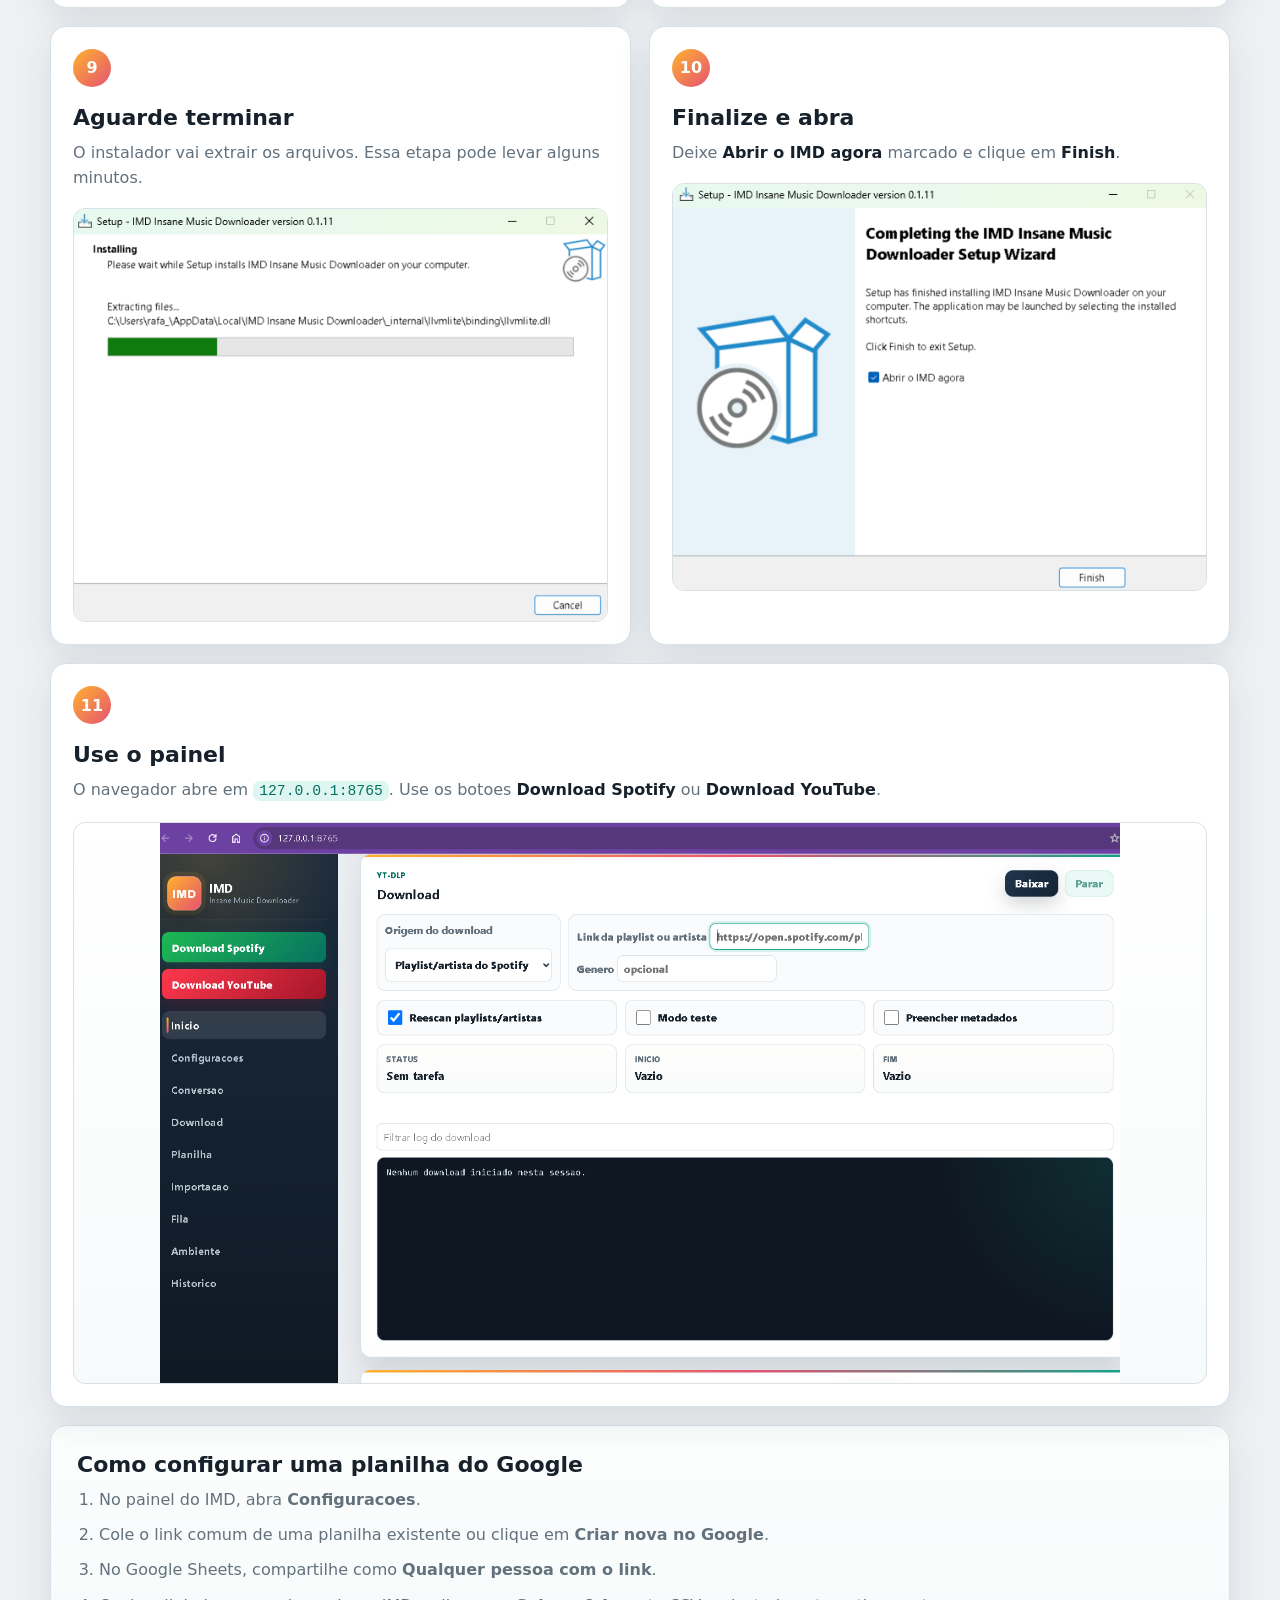
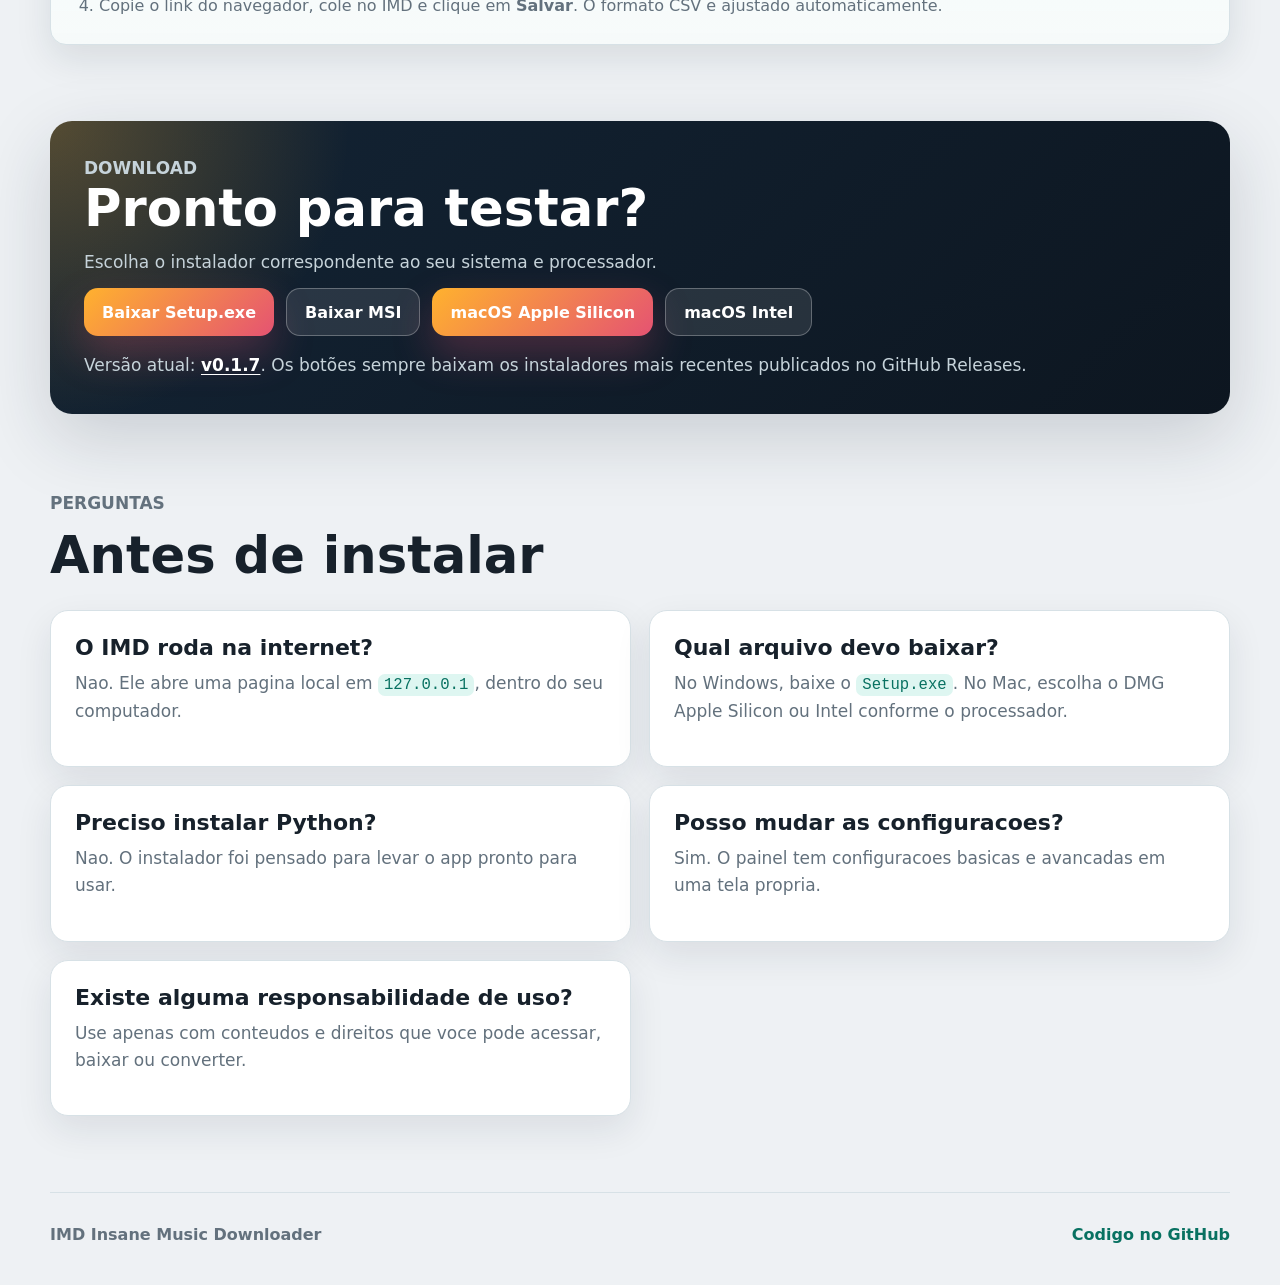
==== commit 51b1d736: "feat: improve audio sources and installer setup" ====
--- a/docs/index.html
+++ b/docs/index.html
@@ -88,7 +88,7 @@
           <p class="eyebrow">Instalacao</p>
           <h2>Windows: baixe o Setup.exe e siga o assistente</h2>
           <p>
-            O instalador recomendado e o <code>Setup.exe</code>. Ele inclui o aplicativo, dependencias principais e telas simples para escolher a pasta de musicas, a pasta de estado e a URL CSV da sua planilha do Google.
+            O instalador recomendado e o <code>Setup.exe</code>. Ele inclui o aplicativo e as dependencias principais. Voce escolhe apenas a pasta de musicas; historico e cache ficam automaticamente na area interna do usuario, e a planilha e configurada depois no painel.
           </p>
         </div>
         <ol class="step-list">
@@ -102,7 +102,7 @@
           </li>
           <li>
             <strong>Clique em Avancar</strong>
-            <span>Confirme as pastas sugeridas ou escolha outras. No final, marque para abrir o IMD.</span>
+            <span>Confirme a pasta de musicas sugerida ou escolha outra. No final, marque para abrir o IMD.</span>
           </li>
         </ol>
       </section>
@@ -260,22 +260,6 @@
           </article>
           <article class="manual-card">
             <span class="manual-number">7</span>
-            <h3>Escolha a pasta de estado</h3>
-            <p>Essa pasta guarda historico, erros e cache. Pode manter a sugestao <code>IMD-State</code>.</p>
-            <figure class="manual-shot">
-              <img src="assets/7.png" alt="Tela para escolher a pasta de estado do IMD" loading="lazy" />
-            </figure>
-          </article>
-          <article class="manual-card">
-            <span class="manual-number">8</span>
-            <h3>Informe a planilha</h3>
-            <p>Cole a URL CSV do Google Sheets. Se ainda nao tiver, deixe o valor sugerido e ajuste depois no painel.</p>
-            <figure class="manual-shot">
-              <img src="assets/8.png" alt="Tela para informar a URL CSV da planilha do Google" loading="lazy" />
-            </figure>
-          </article>
-          <article class="manual-card">
-            <span class="manual-number">9</span>
             <h3>Escolha o atalho</h3>
             <p>Marque se quiser criar um atalho na area de trabalho. Depois clique em <strong>Next</strong>.</p>
             <figure class="manual-shot">
@@ -283,7 +267,7 @@
             </figure>
           </article>
           <article class="manual-card">
-            <span class="manual-number">10</span>
+            <span class="manual-number">8</span>
             <h3>Instale</h3>
             <p>Revise o resumo e clique em <strong>Install</strong> para iniciar a instalacao.</p>
             <figure class="manual-shot">
@@ -291,7 +275,7 @@
             </figure>
           </article>
           <article class="manual-card">
-            <span class="manual-number">11</span>
+            <span class="manual-number">9</span>
             <h3>Aguarde terminar</h3>
             <p>O instalador vai extrair os arquivos. Essa etapa pode levar alguns minutos.</p>
             <figure class="manual-shot">
@@ -299,7 +283,7 @@
             </figure>
           </article>
           <article class="manual-card">
-            <span class="manual-number">12</span>
+            <span class="manual-number">10</span>
             <h3>Finalize e abra</h3>
             <p>Deixe <strong>Abrir o IMD agora</strong> marcado e clique em <strong>Finish</strong>.</p>
             <figure class="manual-shot">
@@ -307,7 +291,7 @@
             </figure>
           </article>
           <article class="manual-card manual-card-wide">
-            <span class="manual-number">13</span>
+            <span class="manual-number">11</span>
             <h3>Use o painel</h3>
             <p>O navegador abre em <code>127.0.0.1:8765</code>. Use os botoes <strong>Download Spotify</strong> ou <strong>Download YouTube</strong>.</p>
             <figure class="manual-shot">
@@ -317,12 +301,12 @@
         </div>
 
         <div class="help-panel">
-          <h3>Como pegar a URL CSV da planilha</h3>
+          <h3>Como configurar uma planilha do Google</h3>
           <ol>
-            <li>Abra sua planilha no Google Sheets.</li>
-            <li>Garanta que ela esteja acessivel para quem tiver o link, ou publicada para acesso CSV.</li>
-            <li>Use um link no formato <code>https://docs.google.com/spreadsheets/d/ID_DA_PLANILHA/export?format=csv&gid=0</code>.</li>
-            <li>Cole esse link no instalador ou em <strong>Configuracoes</strong> dentro do painel.</li>
+            <li>No painel do IMD, abra <strong>Configuracoes</strong>.</li>
+            <li>Cole o link comum de uma planilha existente ou clique em <strong>Criar nova no Google</strong>.</li>
+            <li>No Google Sheets, compartilhe como <strong>Qualquer pessoa com o link</strong>.</li>
+            <li>Copie o link do navegador, cole no IMD e clique em <strong>Salvar</strong>. O formato CSV e ajustado automaticamente.</li>
           </ol>
         </div>
       </section>
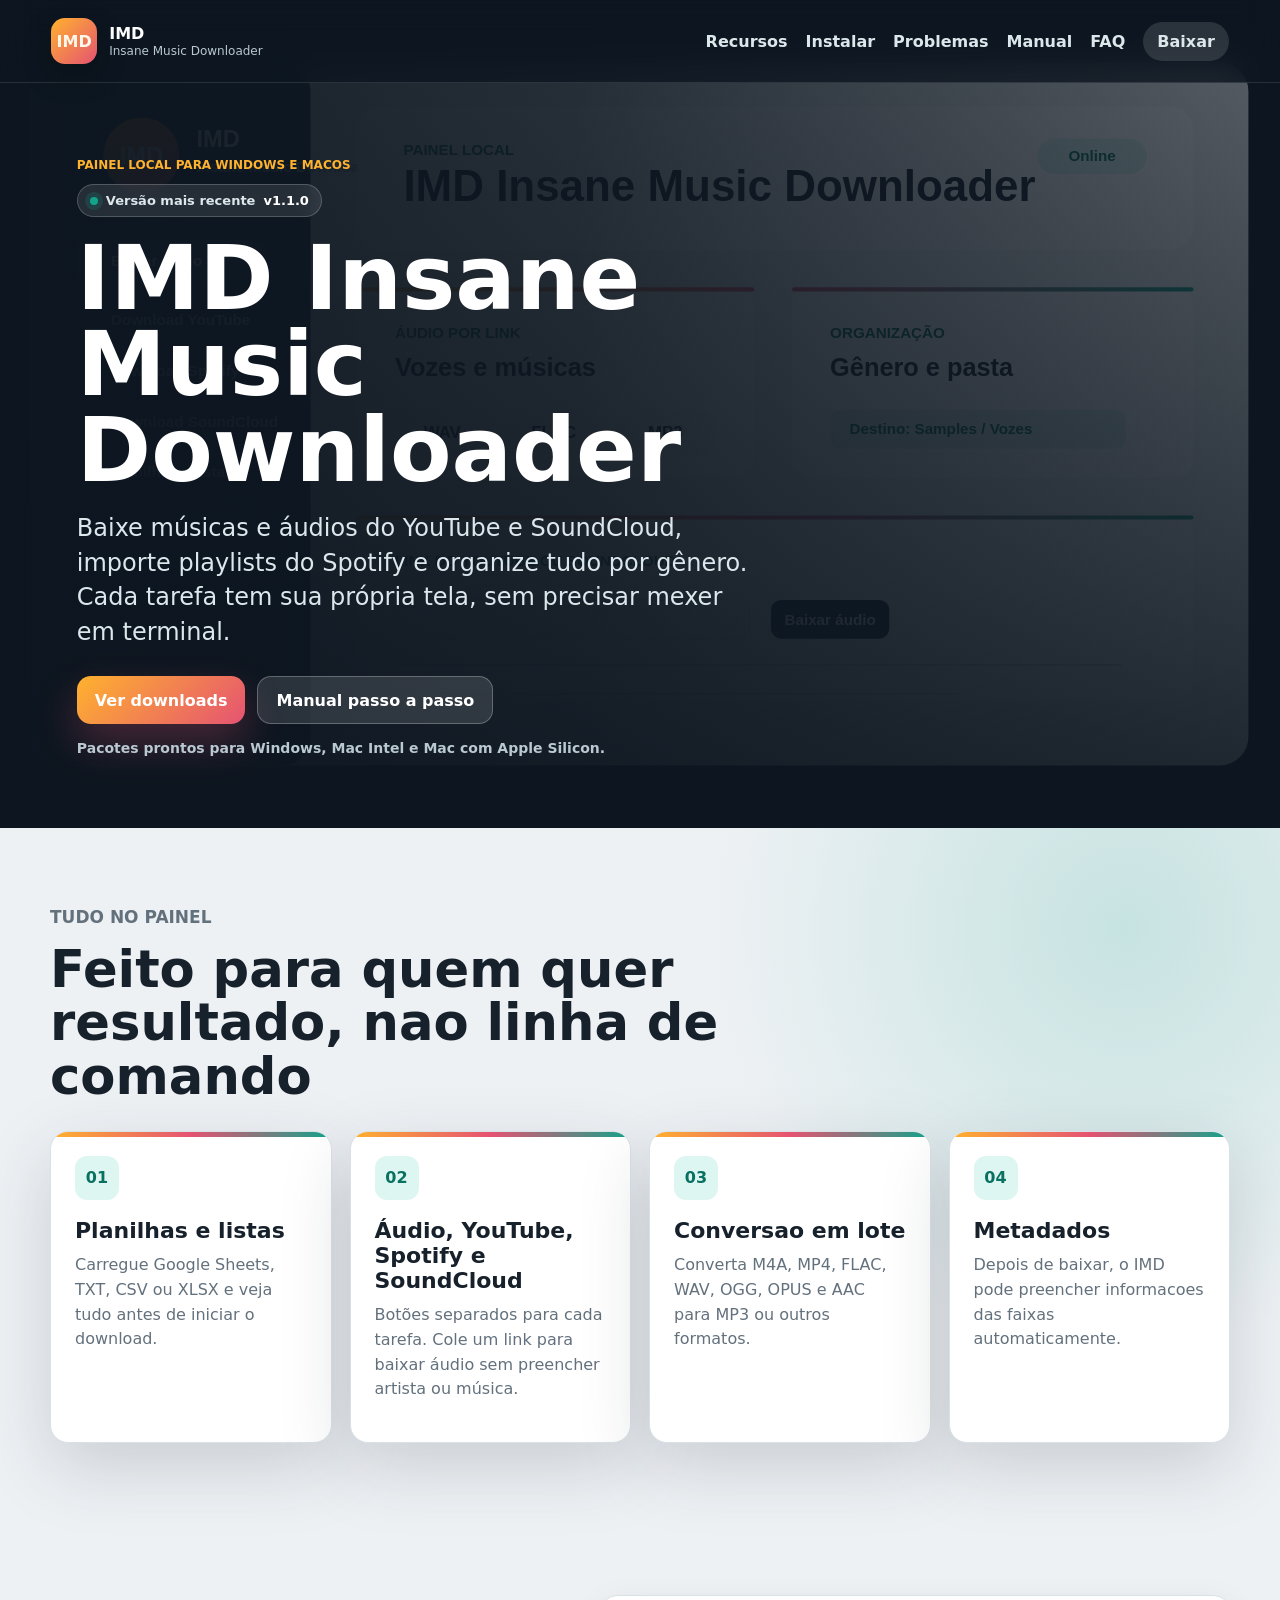
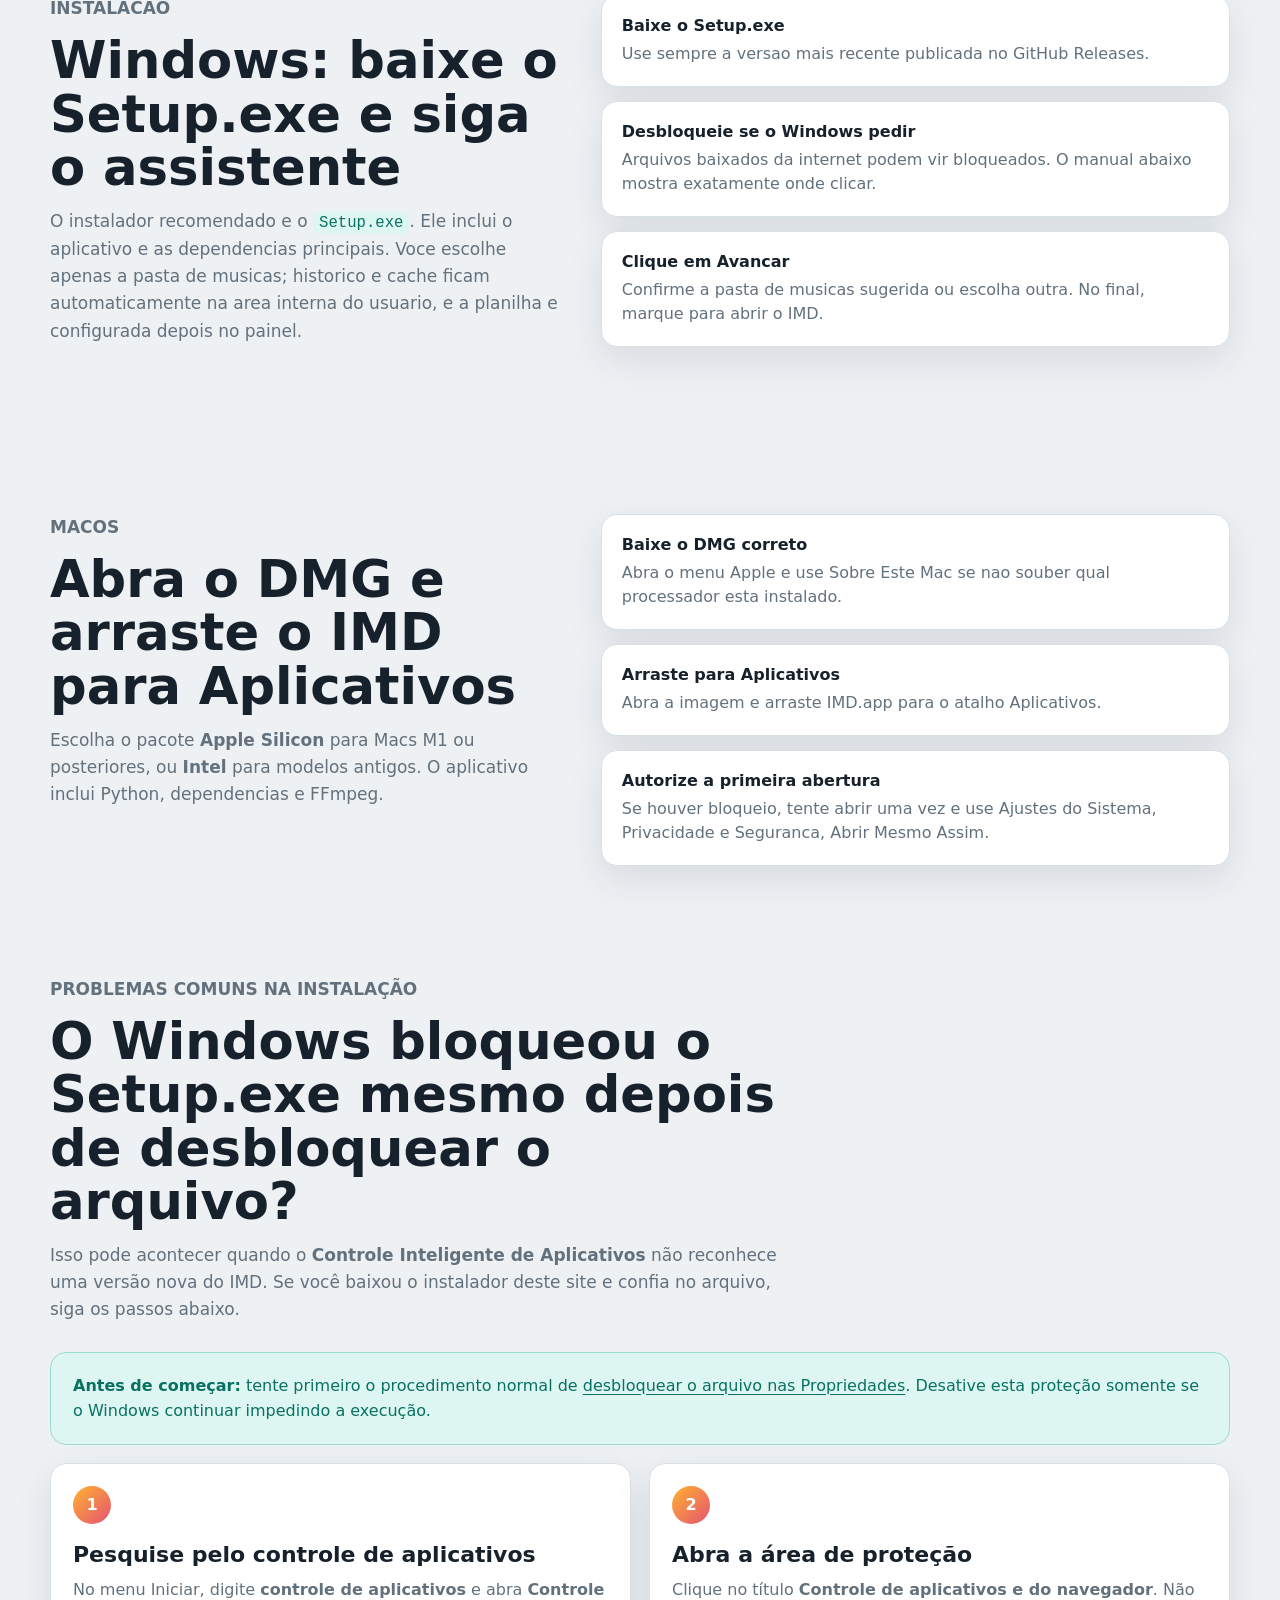
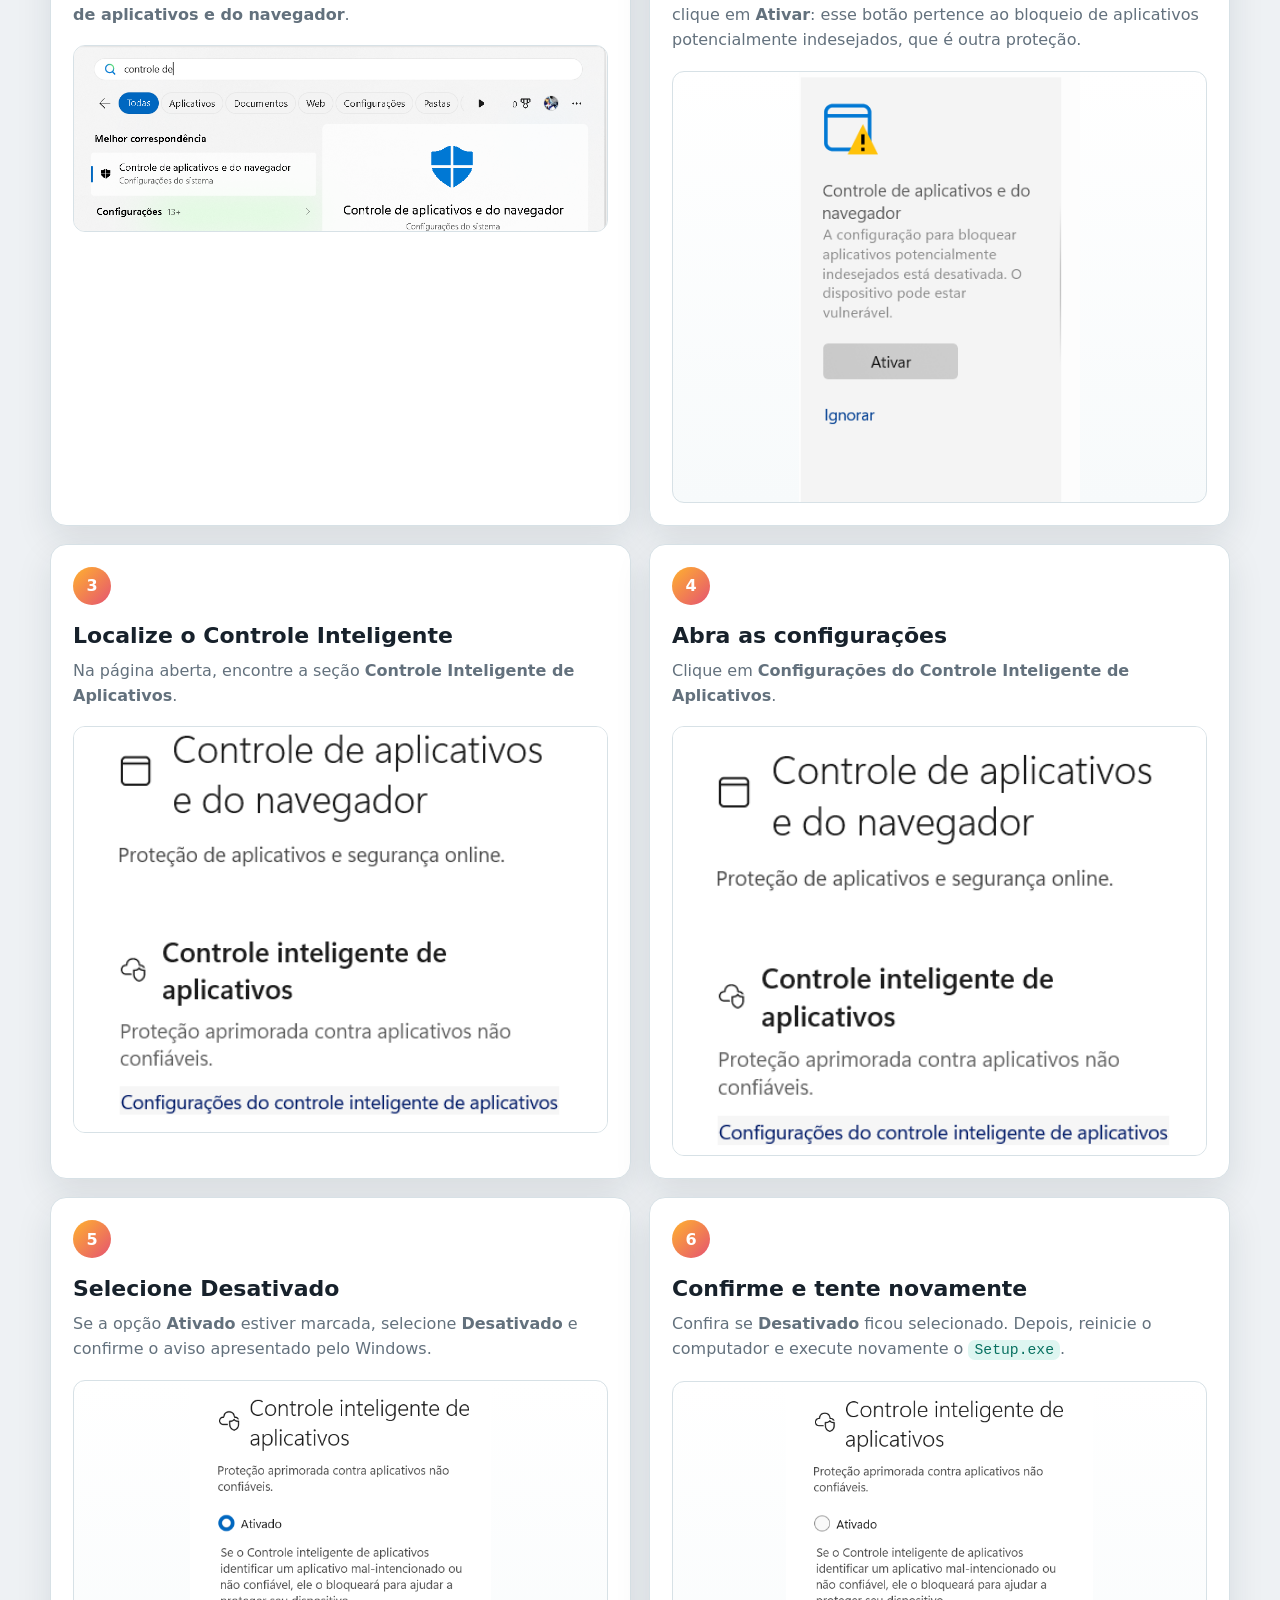
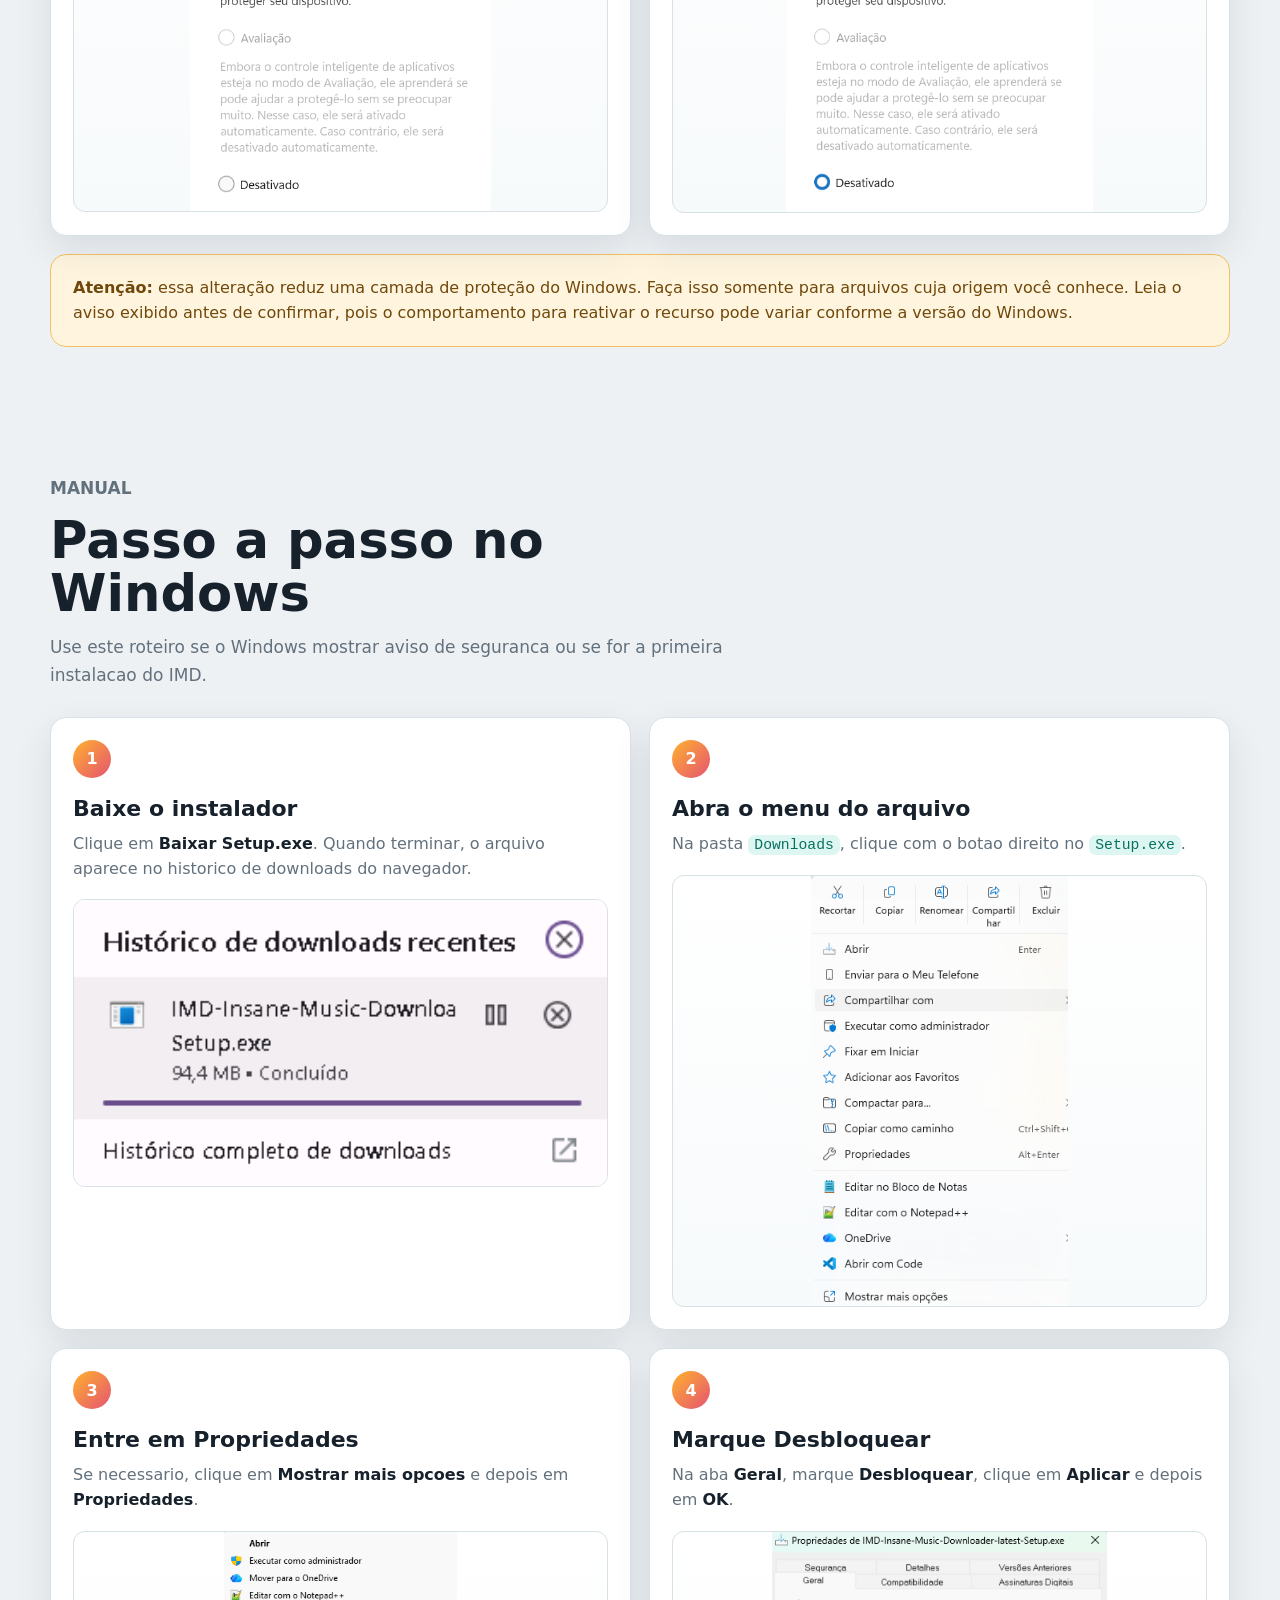
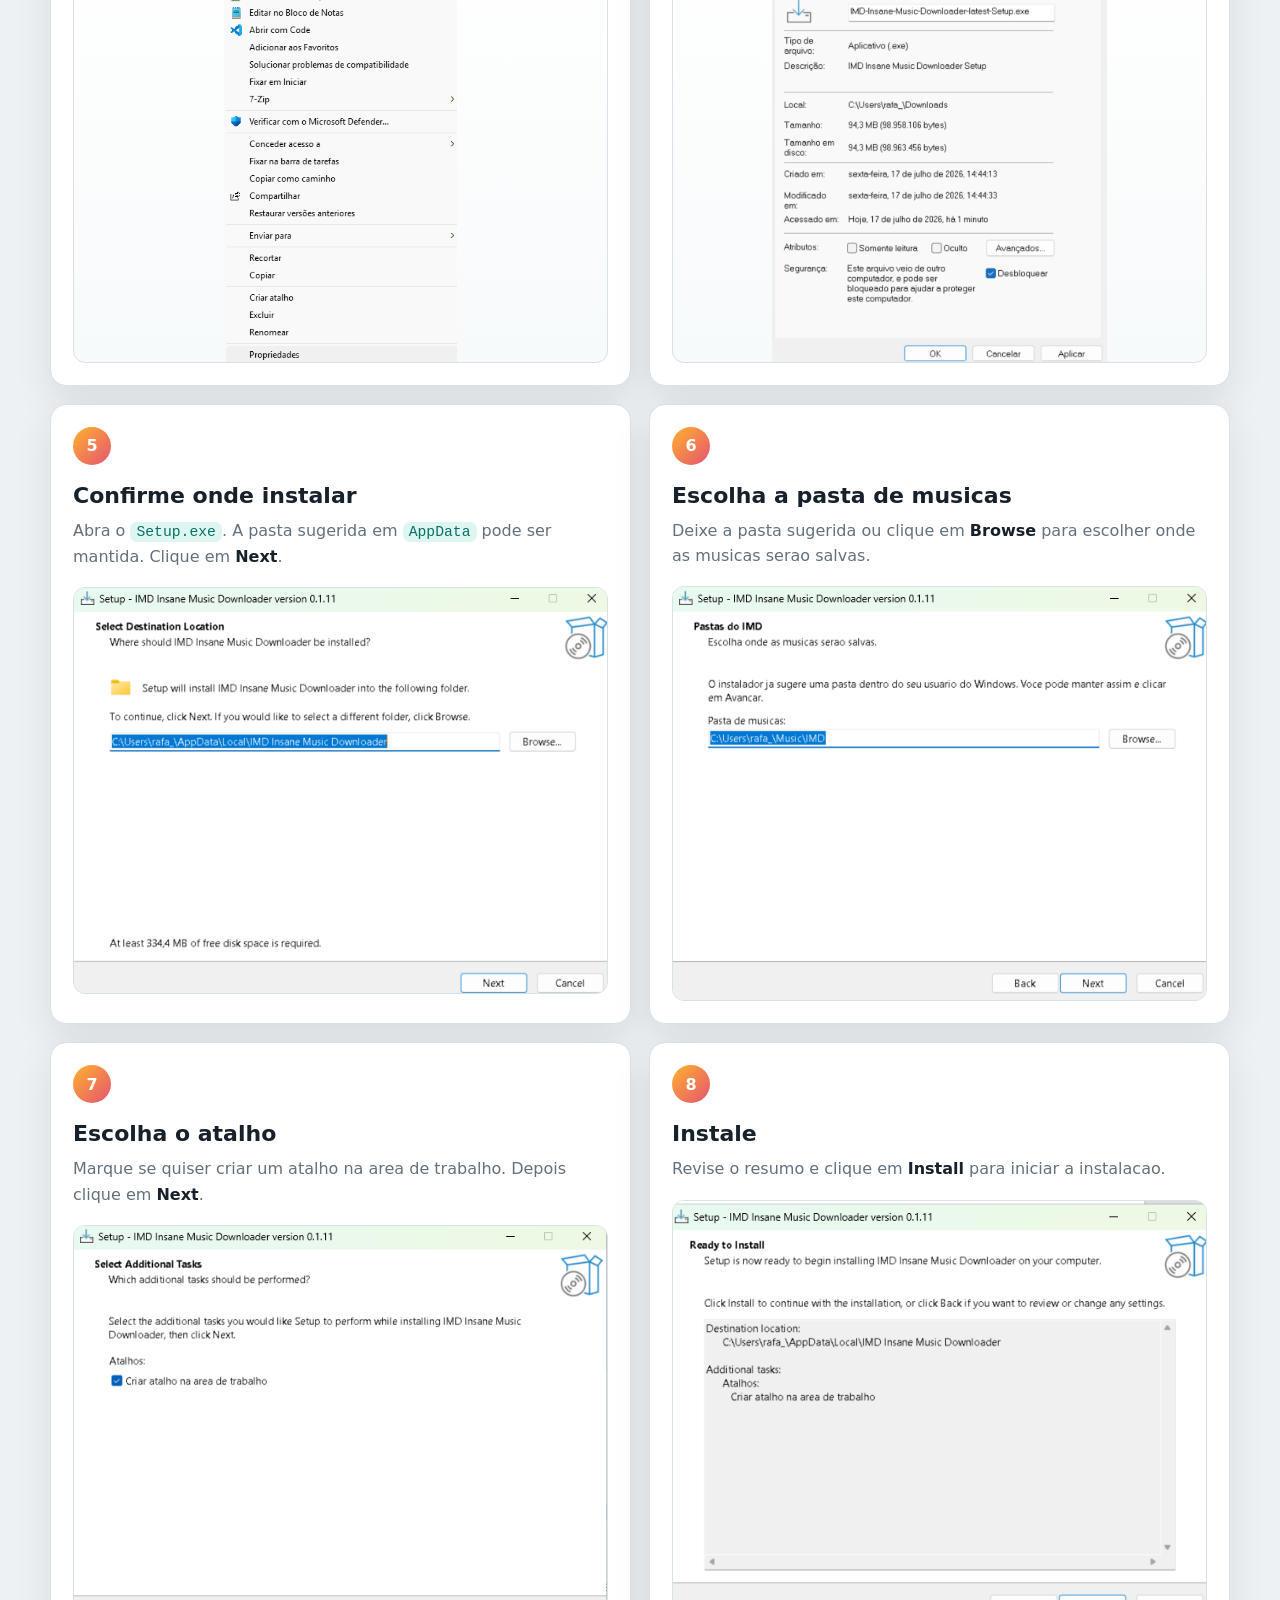
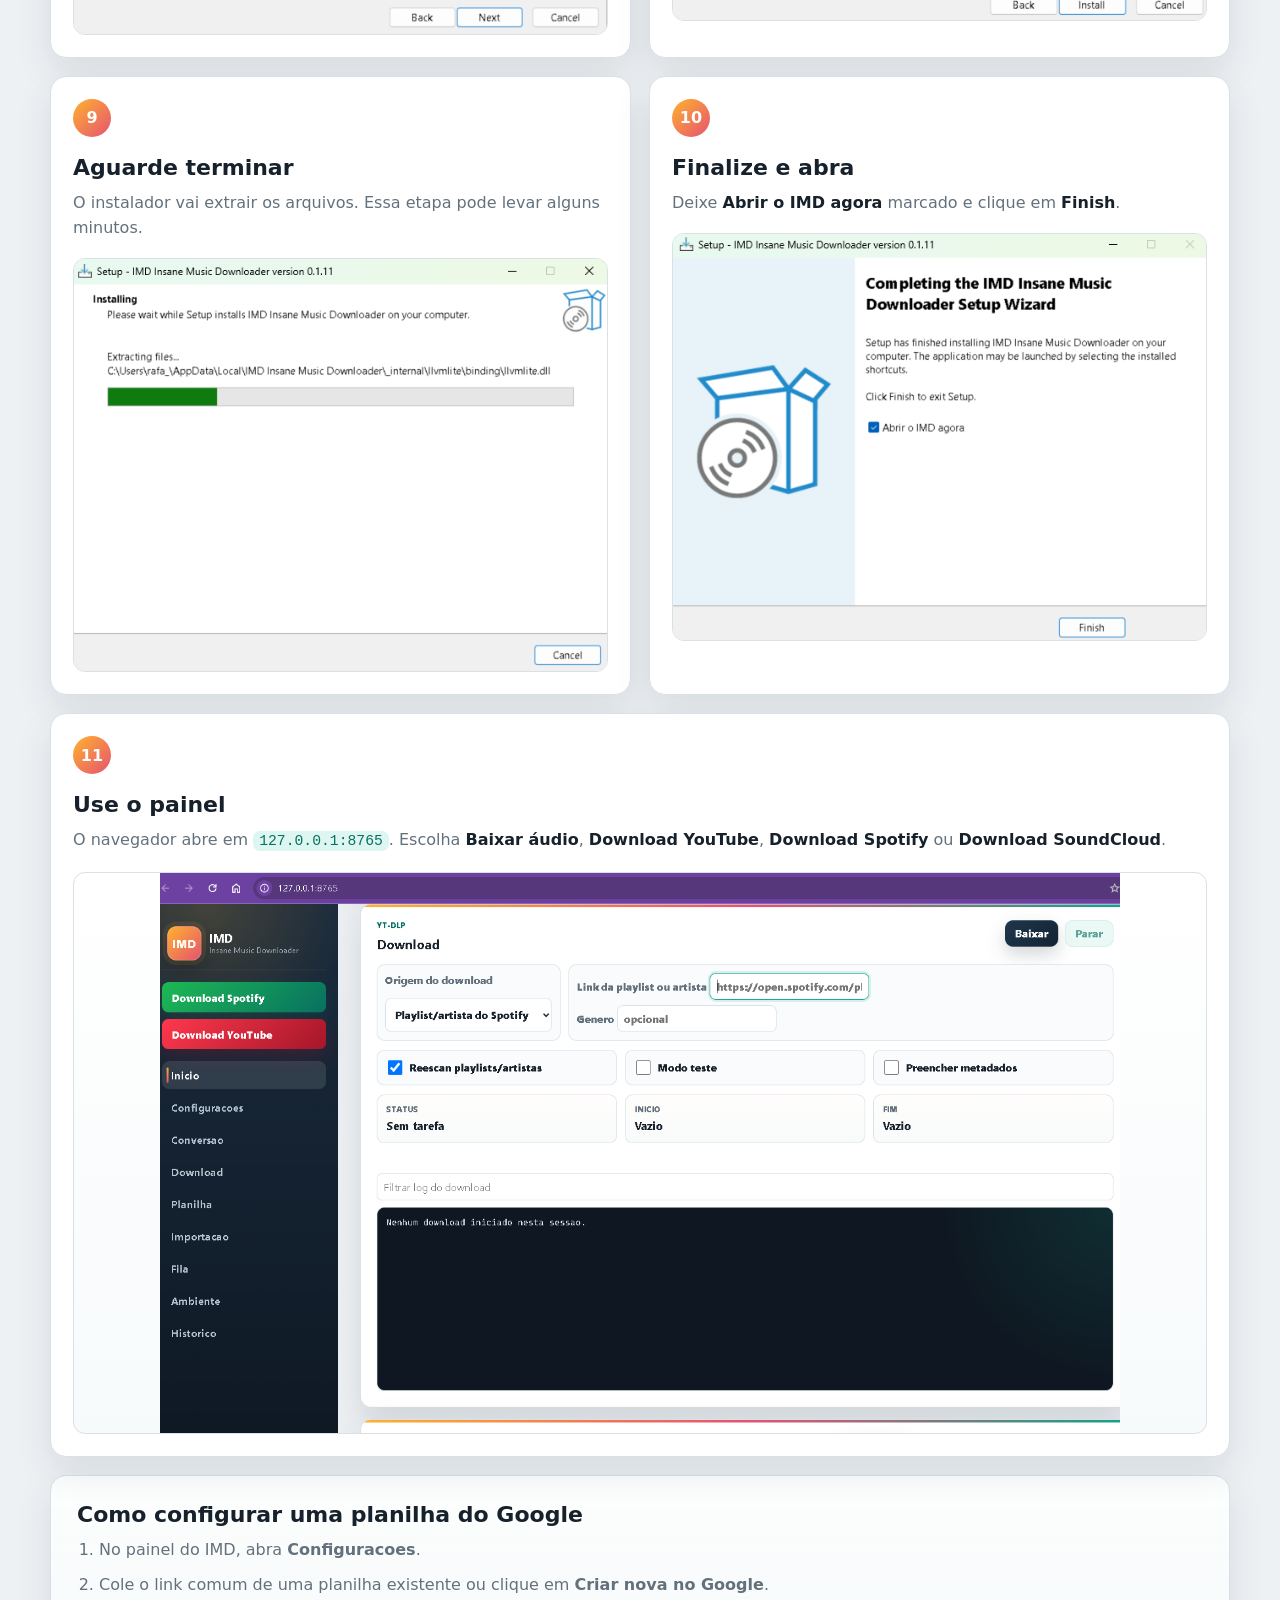
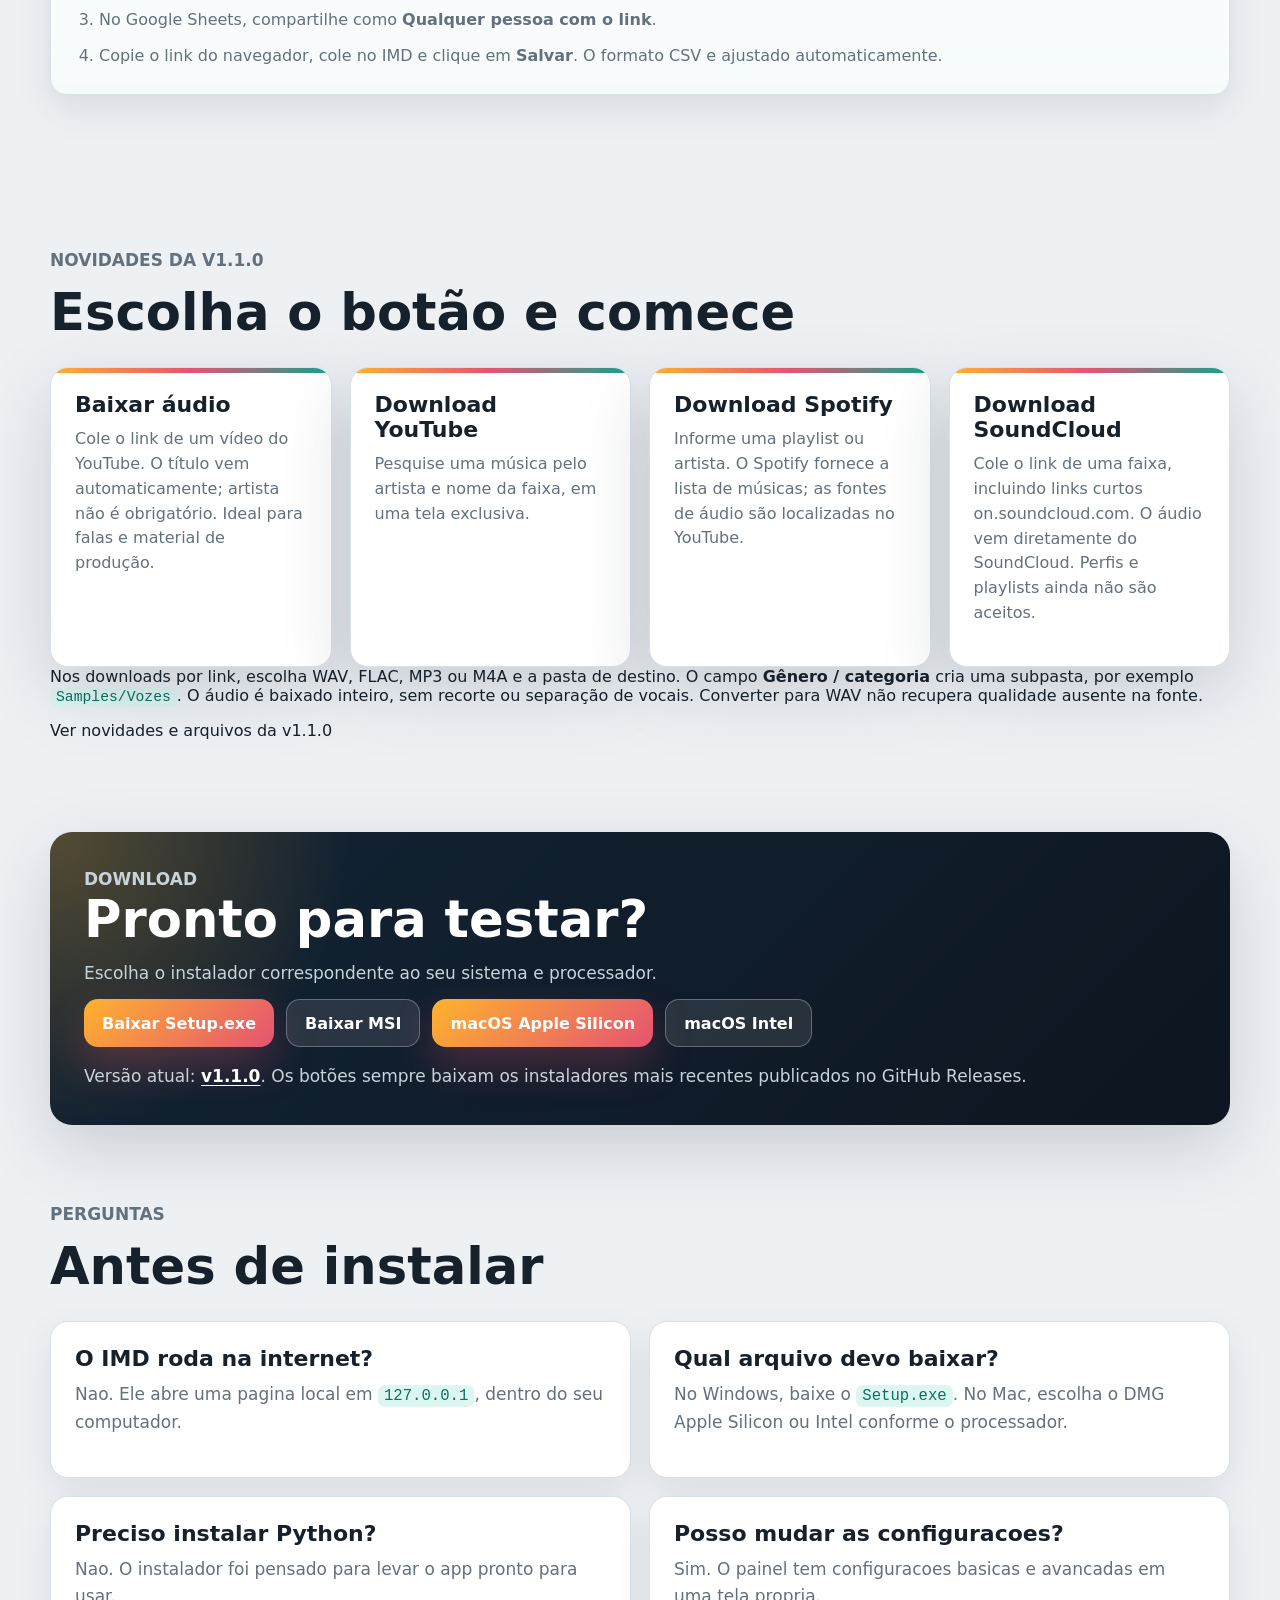
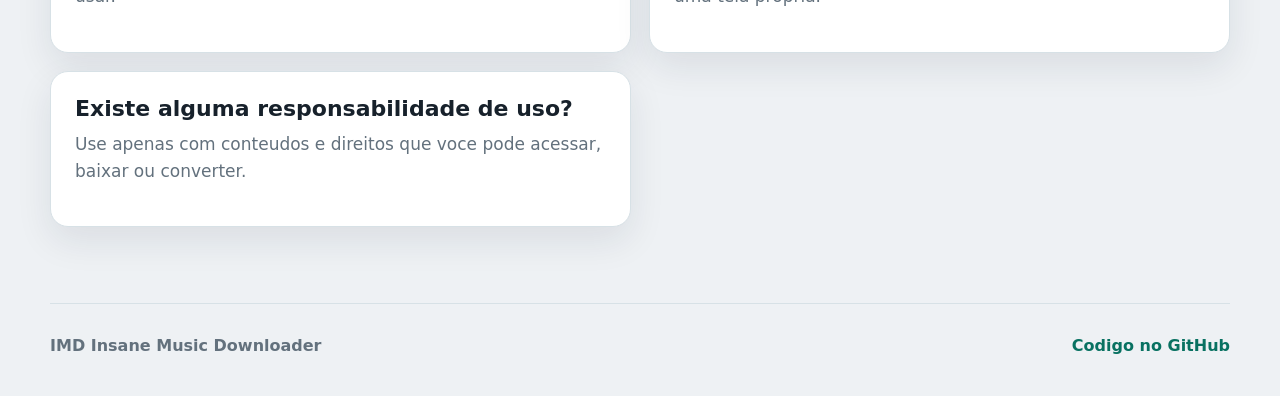
==== commit 02c62f7b: "feat: simplify audio downloads and add SoundCloud support" ====
--- a/docs/index.html
+++ b/docs/index.html
@@ -3,7 +3,7 @@
   <head>
     <meta charset="utf-8" />
     <meta name="viewport" content="width=device-width, initial-scale=1" />
-    <meta name="description" content="IMD Insane Music Downloader: painel local para baixar, converter e organizar musicas a partir de listas e planilhas." />
+    <meta name="description" content="IMD Insane Music Downloader: YouTube, Spotify e SoundCloud em um painel local para baixar áudios, vozes e músicas e organizar por gênero." />
     <meta property="og:title" content="IMD Insane Music Downloader" />
     <meta property="og:description" content="Um instalador simples para abrir um painel local de download, conversao e organizacao de musicas." />
     <meta property="og:type" content="website" />
@@ -40,11 +40,11 @@
           <a class="version-pill" href="https://github.com/rafabios/imd/releases/latest" aria-label="Abrir a versão mais recente no GitHub">
             <span class="version-dot" aria-hidden="true"></span>
             <span>Versão mais recente</span>
-            <strong data-latest-version>v0.1.7</strong>
+            <strong data-latest-version>v1.1.0</strong>
           </a>
           <h1>IMD Insane Music Downloader</h1>
           <p class="hero-copy">
-            Baixe, converta, revise e organize musicas com uma interface simples no navegador, sem precisar mexer em terminal.
+            Baixe músicas e áudios do YouTube e SoundCloud, importe playlists do Spotify e organize tudo por gênero. Cada tarefa tem sua própria tela, sem precisar mexer em terminal.
           </p>
           <div class="hero-actions">
             <a class="primary-button" href="#download">Ver downloads</a>
@@ -67,8 +67,8 @@
           </article>
           <article class="feature-card">
             <span class="feature-icon">02</span>
-            <h3>Download guiado</h3>
-            <p>Rode downloads com reescan, modo teste, logs em tempo real e fila em background.</p>
+            <h3>Áudio, YouTube, Spotify e SoundCloud</h3>
+            <p>Botões separados para cada tarefa. Cole um link para baixar áudio sem preencher artista ou música.</p>
           </article>
           <article class="feature-card">
             <span class="feature-icon">03</span>
@@ -293,7 +293,7 @@
           <article class="manual-card manual-card-wide">
             <span class="manual-number">11</span>
             <h3>Use o painel</h3>
-            <p>O navegador abre em <code>127.0.0.1:8765</code>. Use os botoes <strong>Download Spotify</strong> ou <strong>Download YouTube</strong>.</p>
+            <p>O navegador abre em <code>127.0.0.1:8765</code>. Escolha <strong>Baixar áudio</strong>, <strong>Download YouTube</strong>, <strong>Download Spotify</strong> ou <strong>Download SoundCloud</strong>.</p>
             <figure class="manual-shot">
               <img src="assets/13.png" alt="Painel local do IMD aberto no navegador com opcoes de download" loading="lazy" />
             </figure>
@@ -309,6 +309,21 @@
             <li>Copie o link do navegador, cole no IMD e clique em <strong>Salvar</strong>. O formato CSV e ajustado automaticamente.</li>
           </ol>
         </div>
+      </section>
+
+      <section id="audio-guide" class="section">
+        <div class="section-heading">
+          <p class="eyebrow">Novidades da v1.1.0</p>
+          <h2>Escolha o botão e comece</h2>
+        </div>
+        <div class="feature-grid">
+          <article class="feature-card"><h3>Baixar áudio</h3><p>Cole o link de um vídeo do YouTube. O título vem automaticamente; artista não é obrigatório. Ideal para falas e material de produção.</p></article>
+          <article class="feature-card"><h3>Download YouTube</h3><p>Pesquise uma música pelo artista e nome da faixa, em uma tela exclusiva.</p></article>
+          <article class="feature-card"><h3>Download Spotify</h3><p>Informe uma playlist ou artista. O Spotify fornece a lista de músicas; as fontes de áudio são localizadas no YouTube.</p></article>
+          <article class="feature-card"><h3>Download SoundCloud</h3><p>Cole o link de uma faixa, incluindo links curtos on.soundcloud.com. O áudio vem diretamente do SoundCloud. Perfis e playlists ainda não são aceitos.</p></article>
+        </div>
+        <p>Nos downloads por link, escolha WAV, FLAC, MP3 ou M4A e a pasta de destino. O campo <strong>Gênero / categoria</strong> cria uma subpasta, por exemplo <code>Samples/Vozes</code>. O áudio é baixado inteiro, sem recorte ou separação de vocais. Converter para WAV não recupera qualidade ausente na fonte.</p>
+        <p><a href="https://github.com/rafabios/imd/releases/tag/v1.1.0">Ver novidades e arquivos da v1.1.0</a></p>
       </section>
 
       <section id="download" class="section release-band">
@@ -344,7 +359,7 @@
           </a>
         </div>
         <p class="download-placeholder">
-          Versão atual: <a href="https://github.com/rafabios/imd/releases/latest"><strong data-latest-version>v0.1.7</strong></a>. Os botões sempre baixam os instaladores mais recentes publicados no GitHub Releases.
+          Versão atual: <a href="https://github.com/rafabios/imd/releases/latest"><strong data-latest-version>v1.1.0</strong></a>. Os botões sempre baixam os instaladores mais recentes publicados no GitHub Releases.
         </p>
       </section>
 
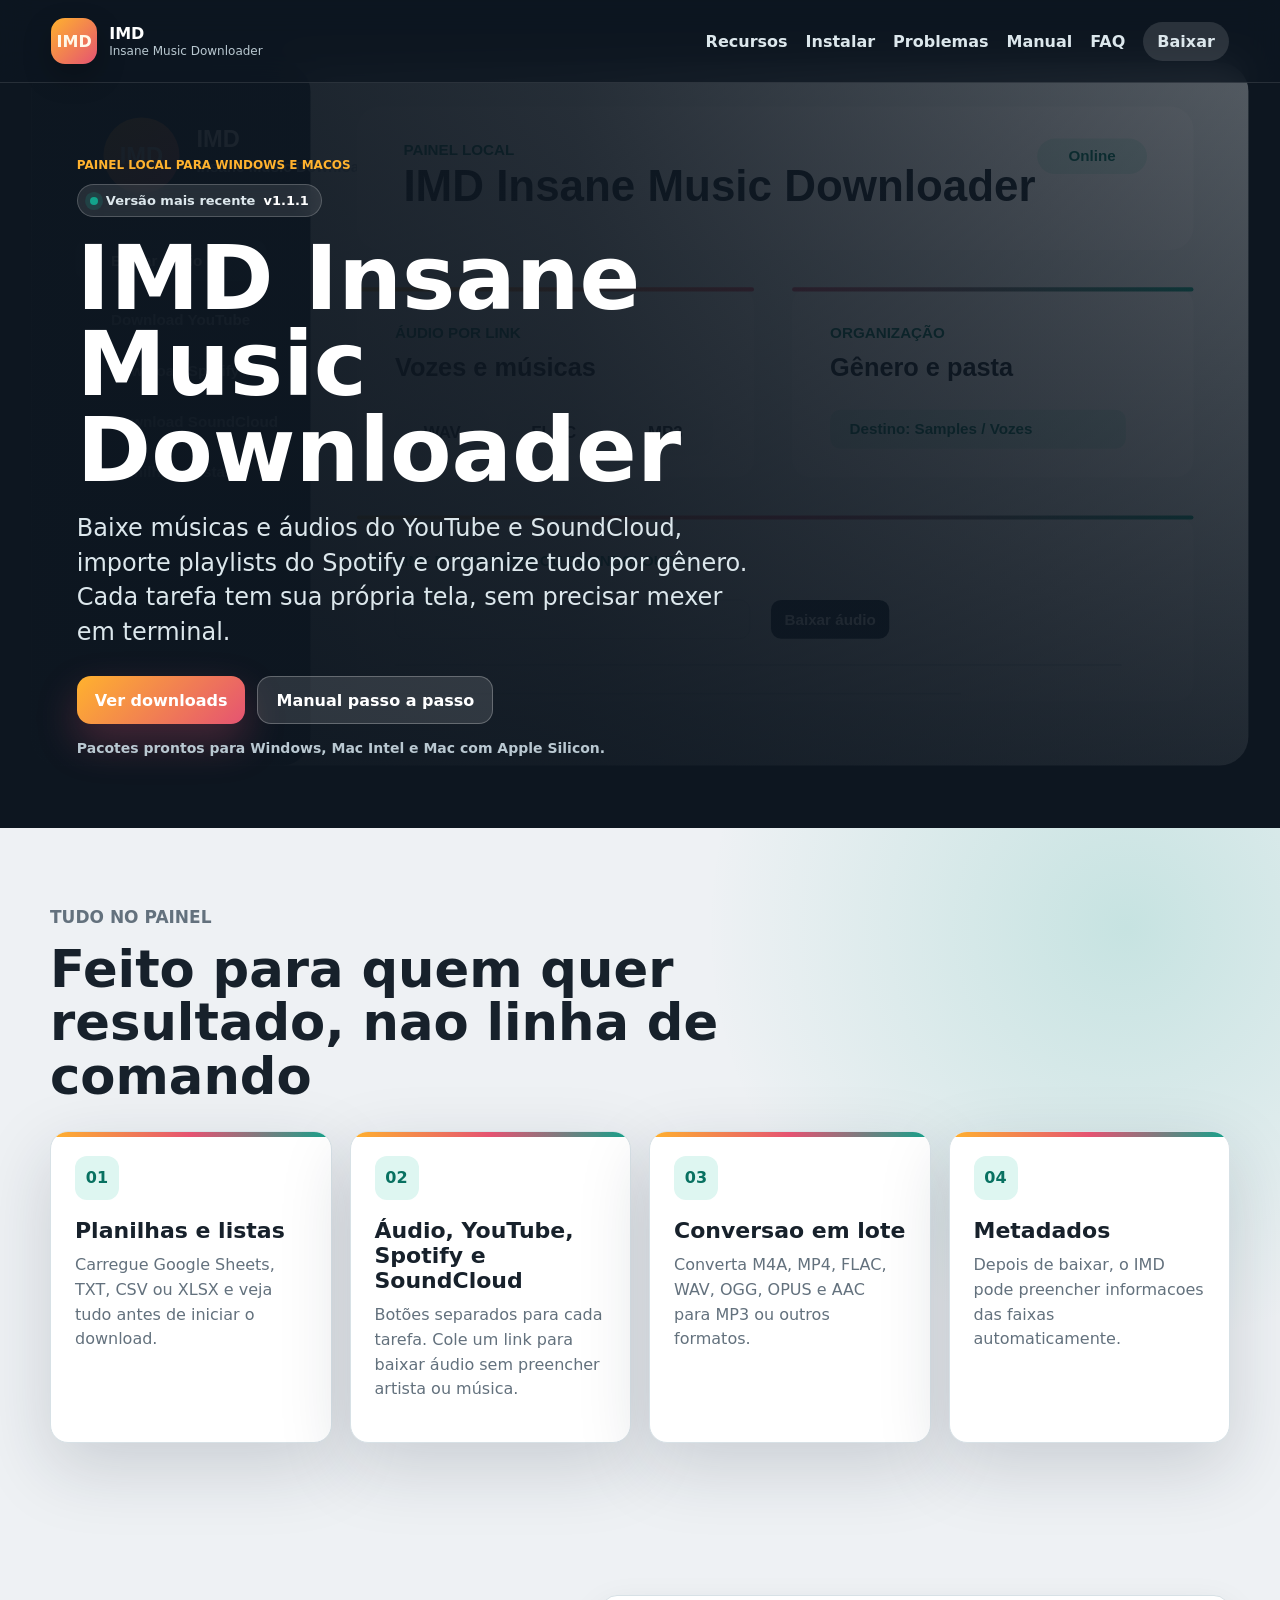
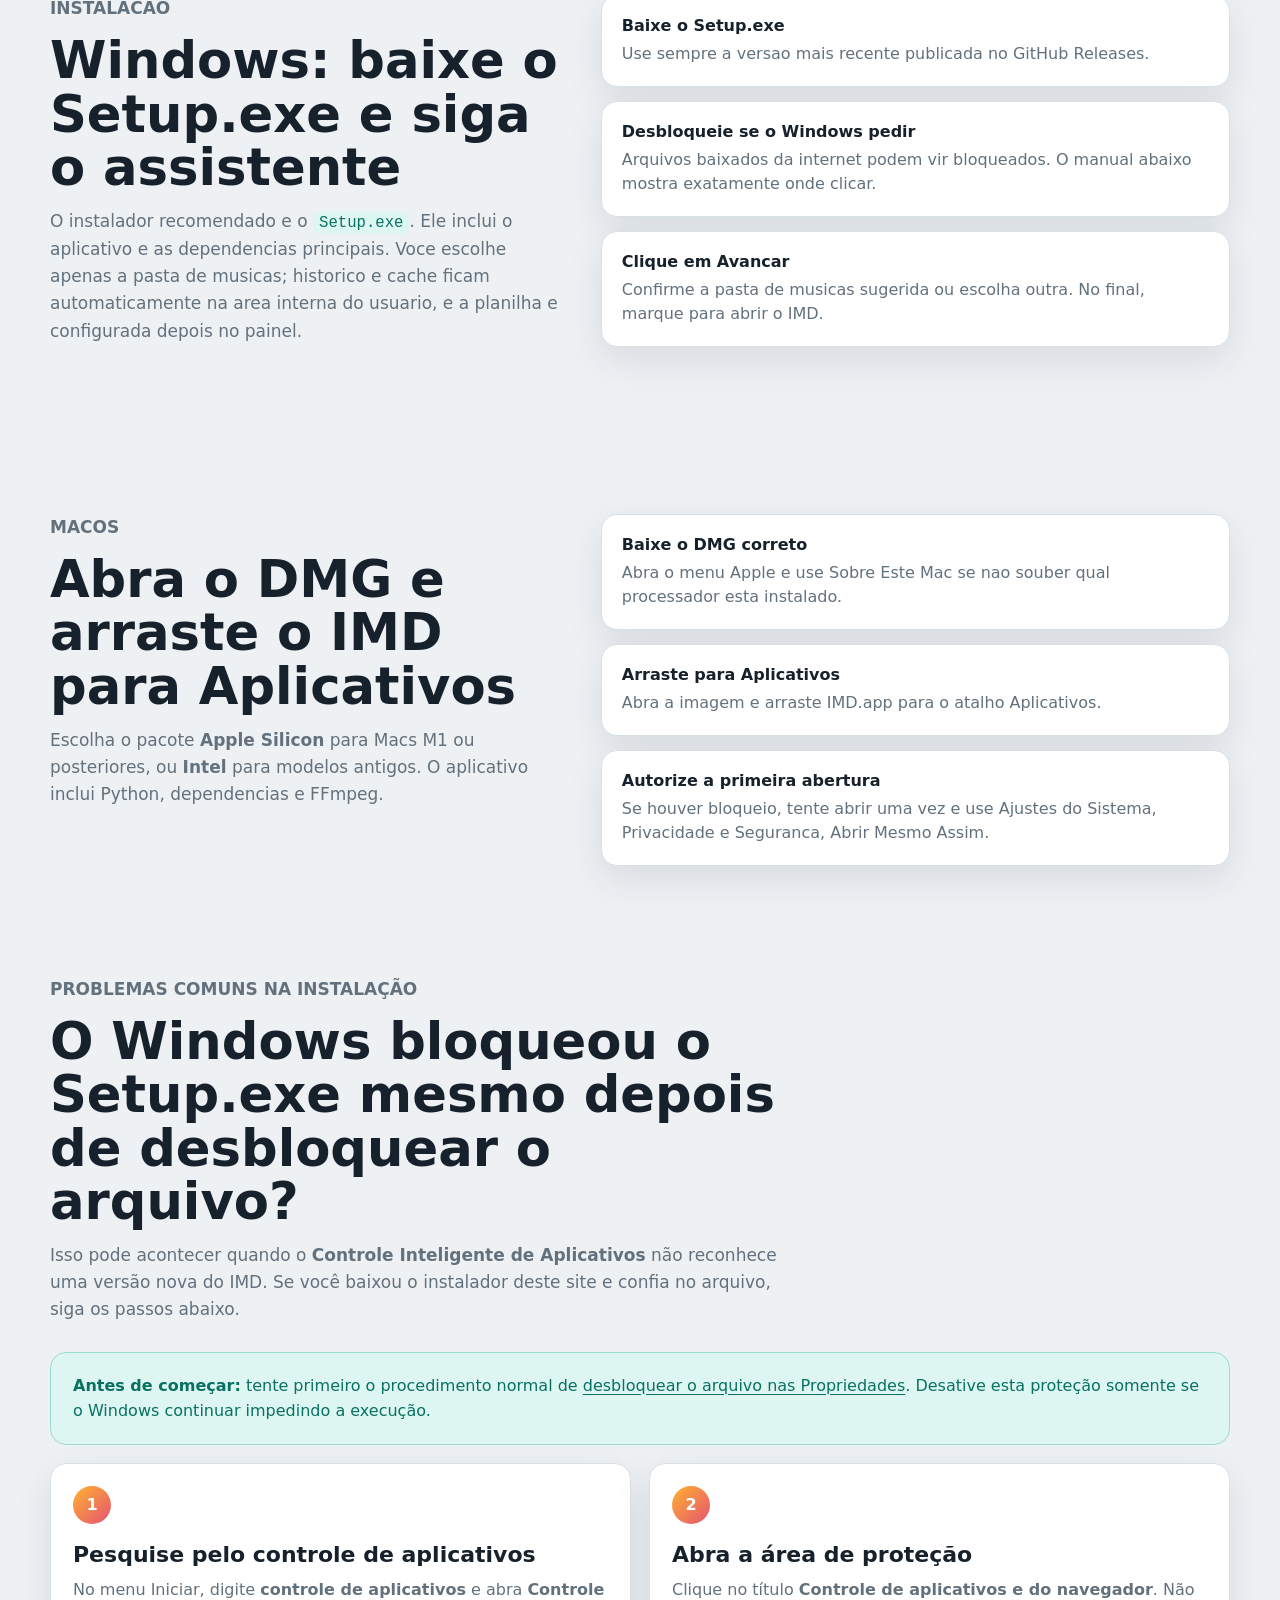
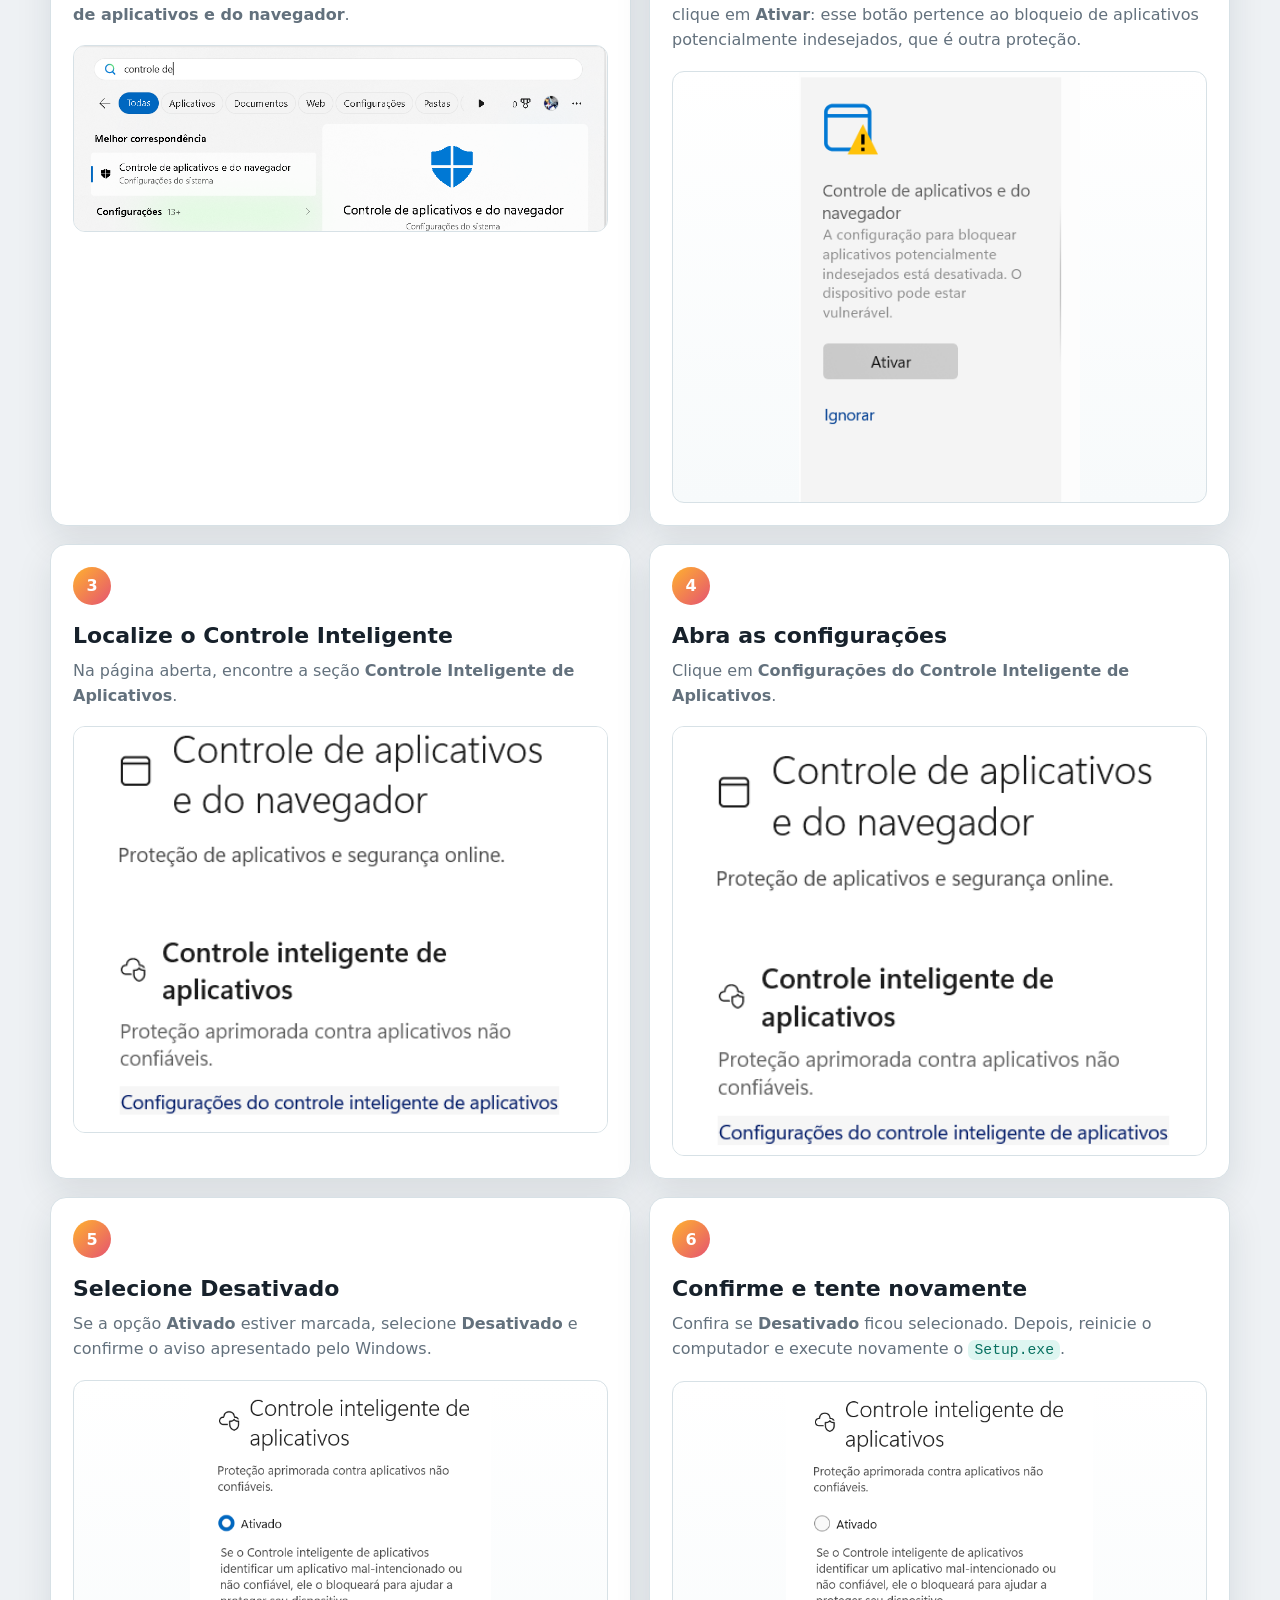
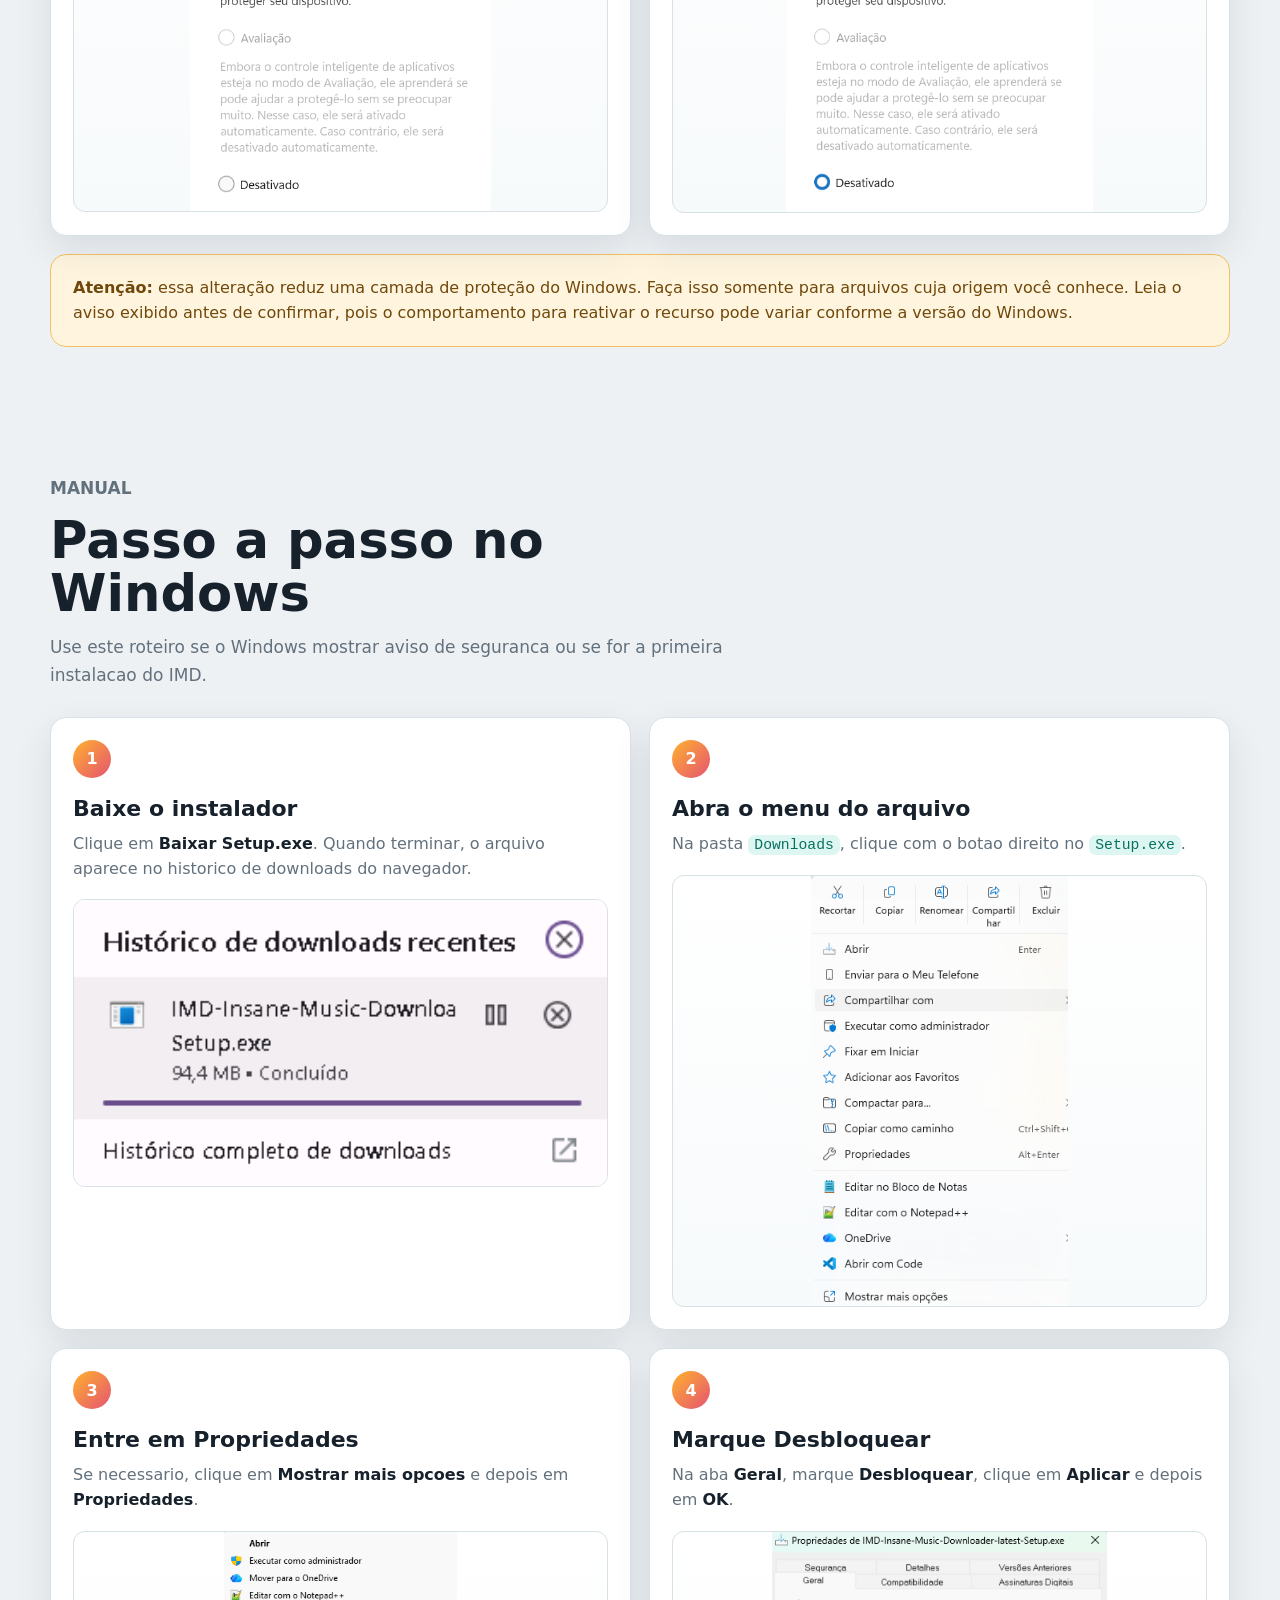
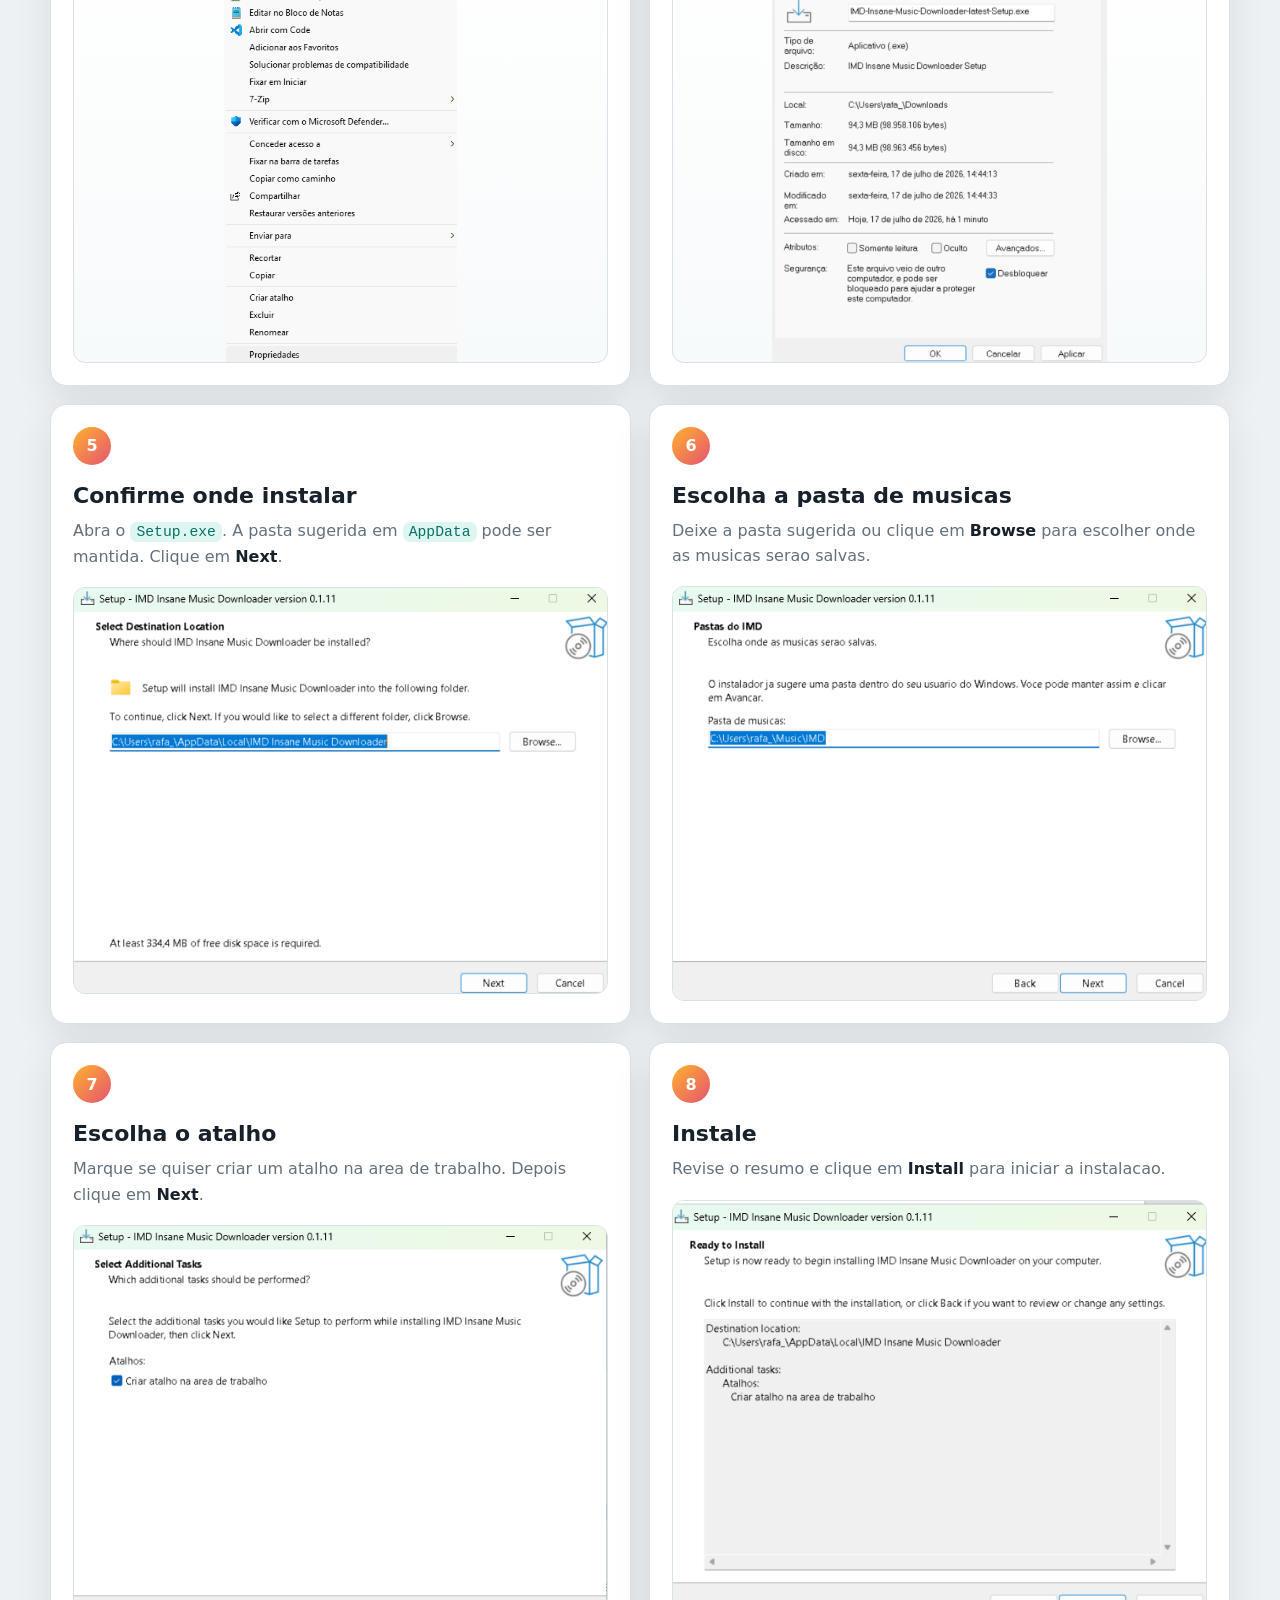
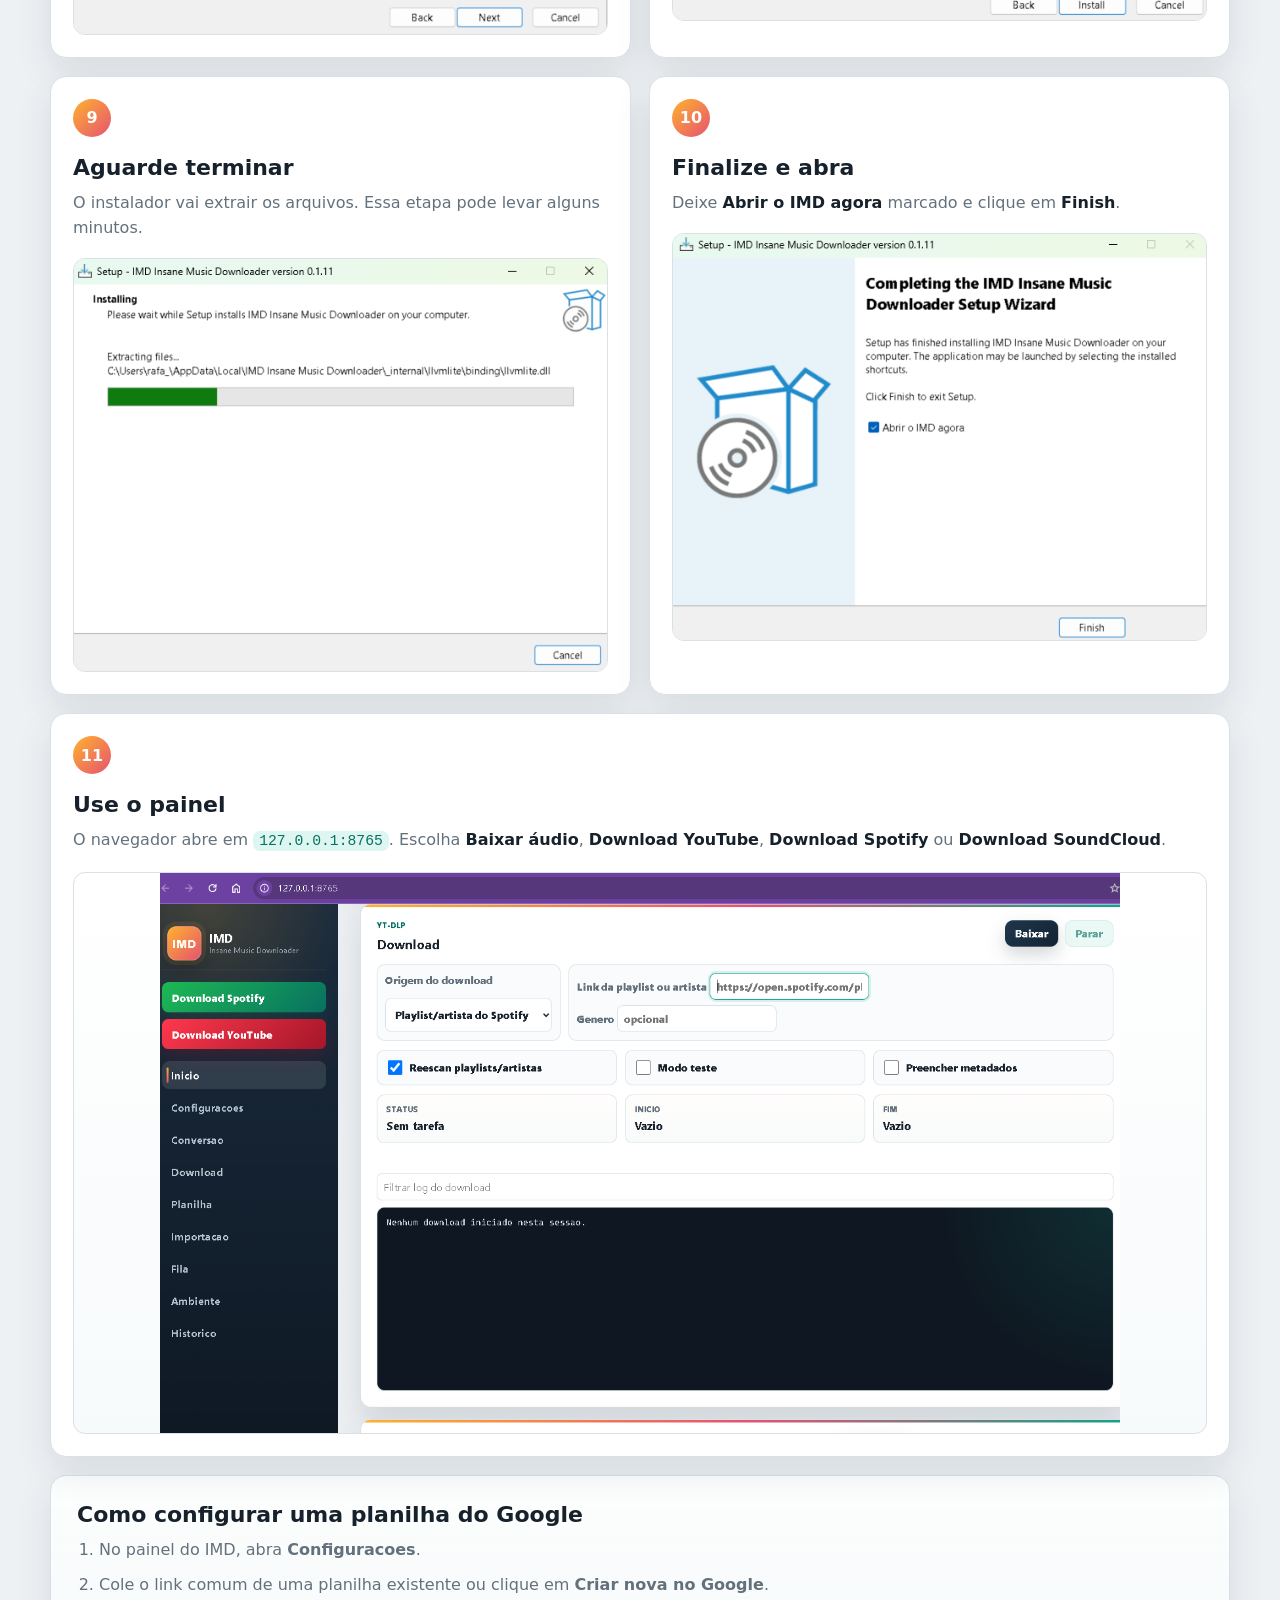
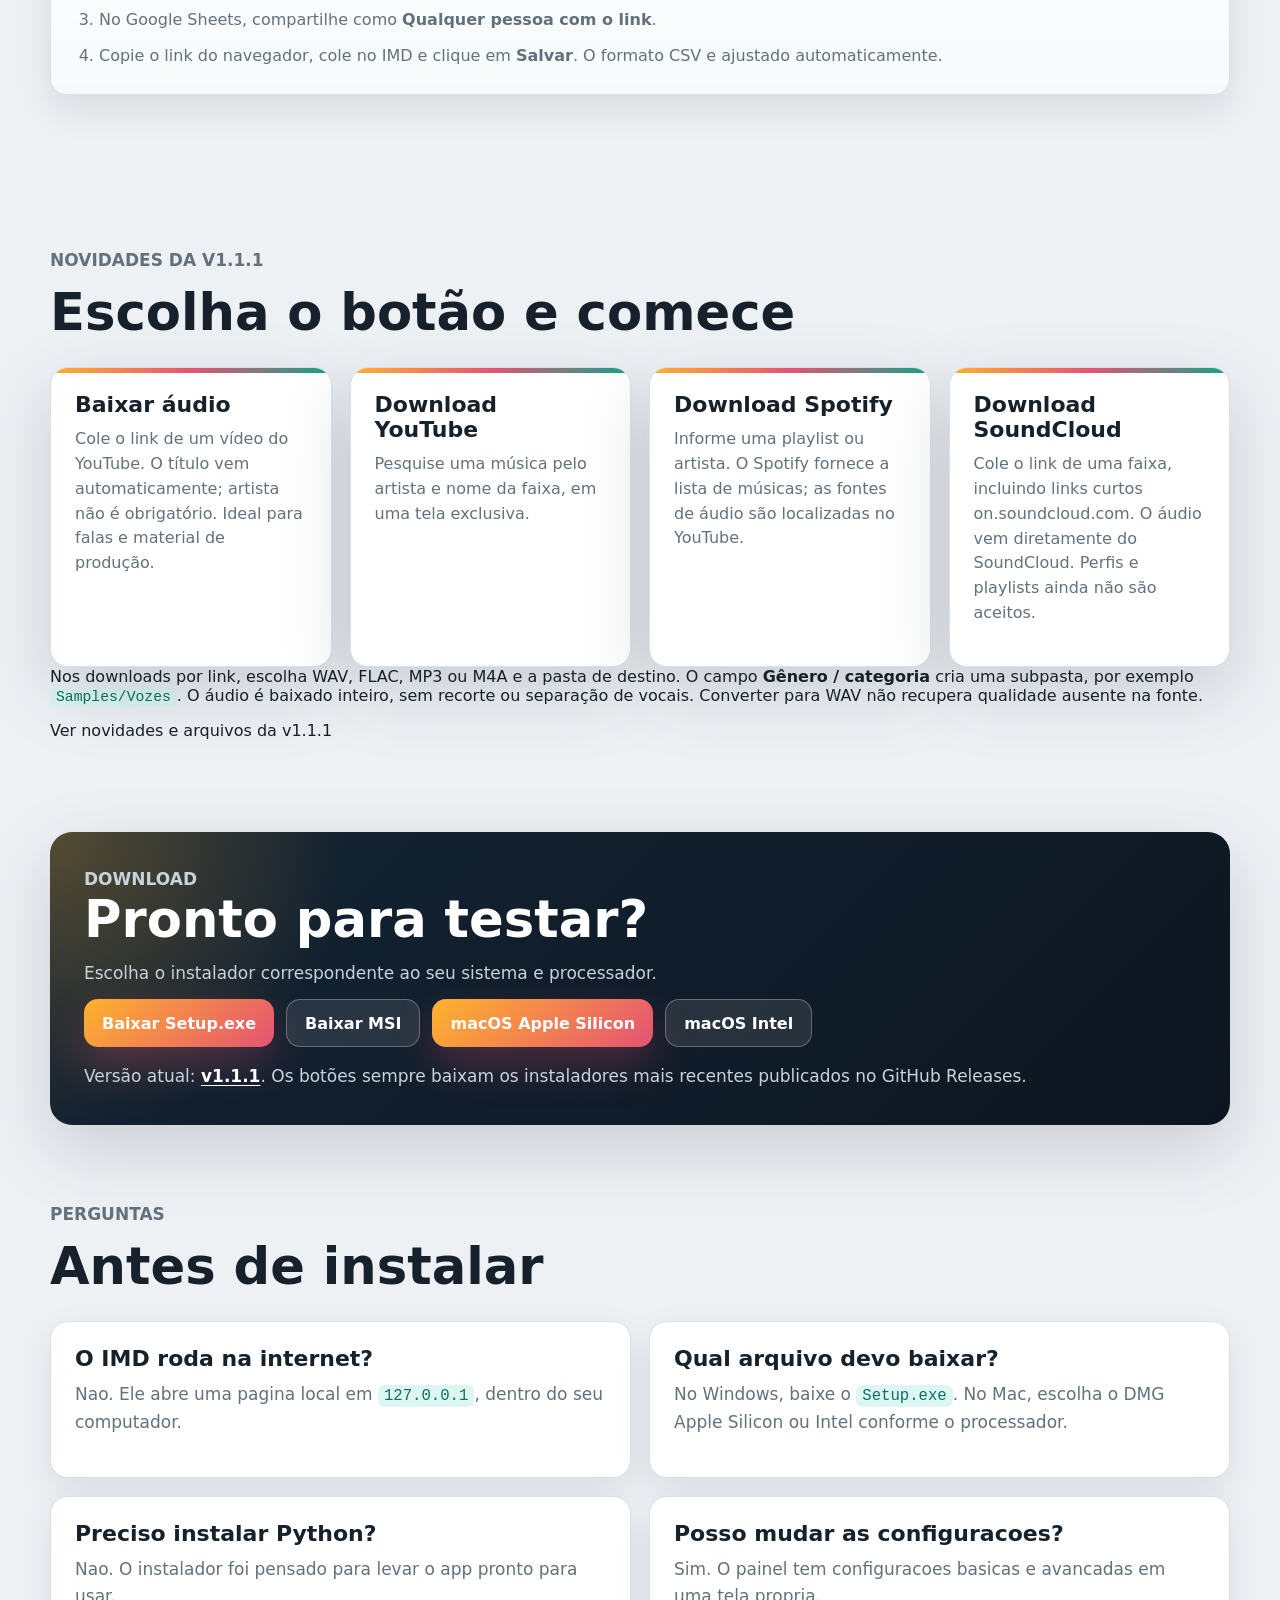
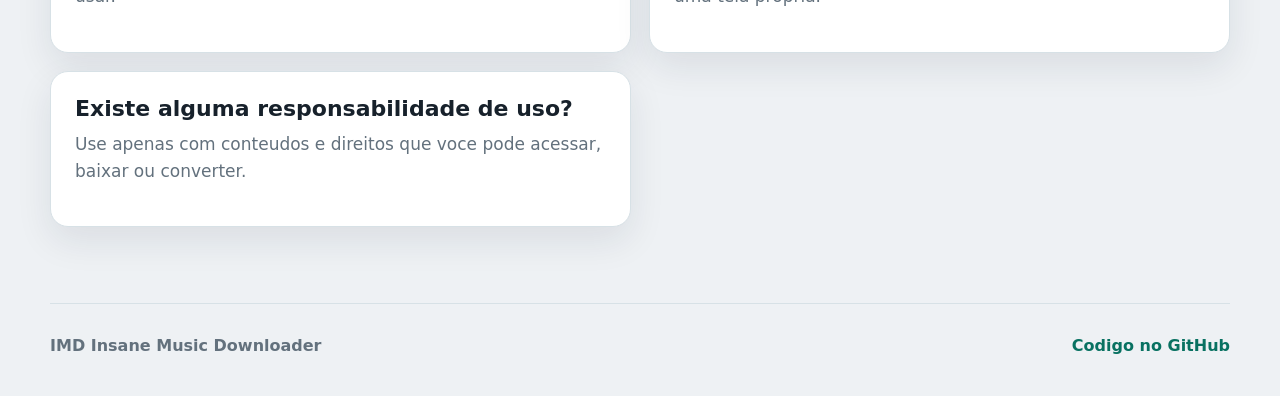
==== commit 92c983ef: "fix: make release tests portable across Windows and macOS" ====
--- a/docs/index.html
+++ b/docs/index.html
@@ -40,7 +40,7 @@
           <a class="version-pill" href="https://github.com/rafabios/imd/releases/latest" aria-label="Abrir a versão mais recente no GitHub">
             <span class="version-dot" aria-hidden="true"></span>
             <span>Versão mais recente</span>
-            <strong data-latest-version>v1.1.0</strong>
+            <strong data-latest-version>v1.1.1</strong>
           </a>
           <h1>IMD Insane Music Downloader</h1>
           <p class="hero-copy">
@@ -313,7 +313,7 @@
 
       <section id="audio-guide" class="section">
         <div class="section-heading">
-          <p class="eyebrow">Novidades da v1.1.0</p>
+          <p class="eyebrow">Novidades da v1.1.1</p>
           <h2>Escolha o botão e comece</h2>
         </div>
         <div class="feature-grid">
@@ -323,7 +323,7 @@
           <article class="feature-card"><h3>Download SoundCloud</h3><p>Cole o link de uma faixa, incluindo links curtos on.soundcloud.com. O áudio vem diretamente do SoundCloud. Perfis e playlists ainda não são aceitos.</p></article>
         </div>
         <p>Nos downloads por link, escolha WAV, FLAC, MP3 ou M4A e a pasta de destino. O campo <strong>Gênero / categoria</strong> cria uma subpasta, por exemplo <code>Samples/Vozes</code>. O áudio é baixado inteiro, sem recorte ou separação de vocais. Converter para WAV não recupera qualidade ausente na fonte.</p>
-        <p><a href="https://github.com/rafabios/imd/releases/tag/v1.1.0">Ver novidades e arquivos da v1.1.0</a></p>
+        <p><a href="https://github.com/rafabios/imd/releases/tag/v1.1.1">Ver novidades e arquivos da v1.1.1</a></p>
       </section>
 
       <section id="download" class="section release-band">
@@ -359,7 +359,7 @@
           </a>
         </div>
         <p class="download-placeholder">
-          Versão atual: <a href="https://github.com/rafabios/imd/releases/latest"><strong data-latest-version>v1.1.0</strong></a>. Os botões sempre baixam os instaladores mais recentes publicados no GitHub Releases.
+          Versão atual: <a href="https://github.com/rafabios/imd/releases/latest"><strong data-latest-version>v1.1.1</strong></a>. Os botões sempre baixam os instaladores mais recentes publicados no GitHub Releases.
         </p>
       </section>
 
